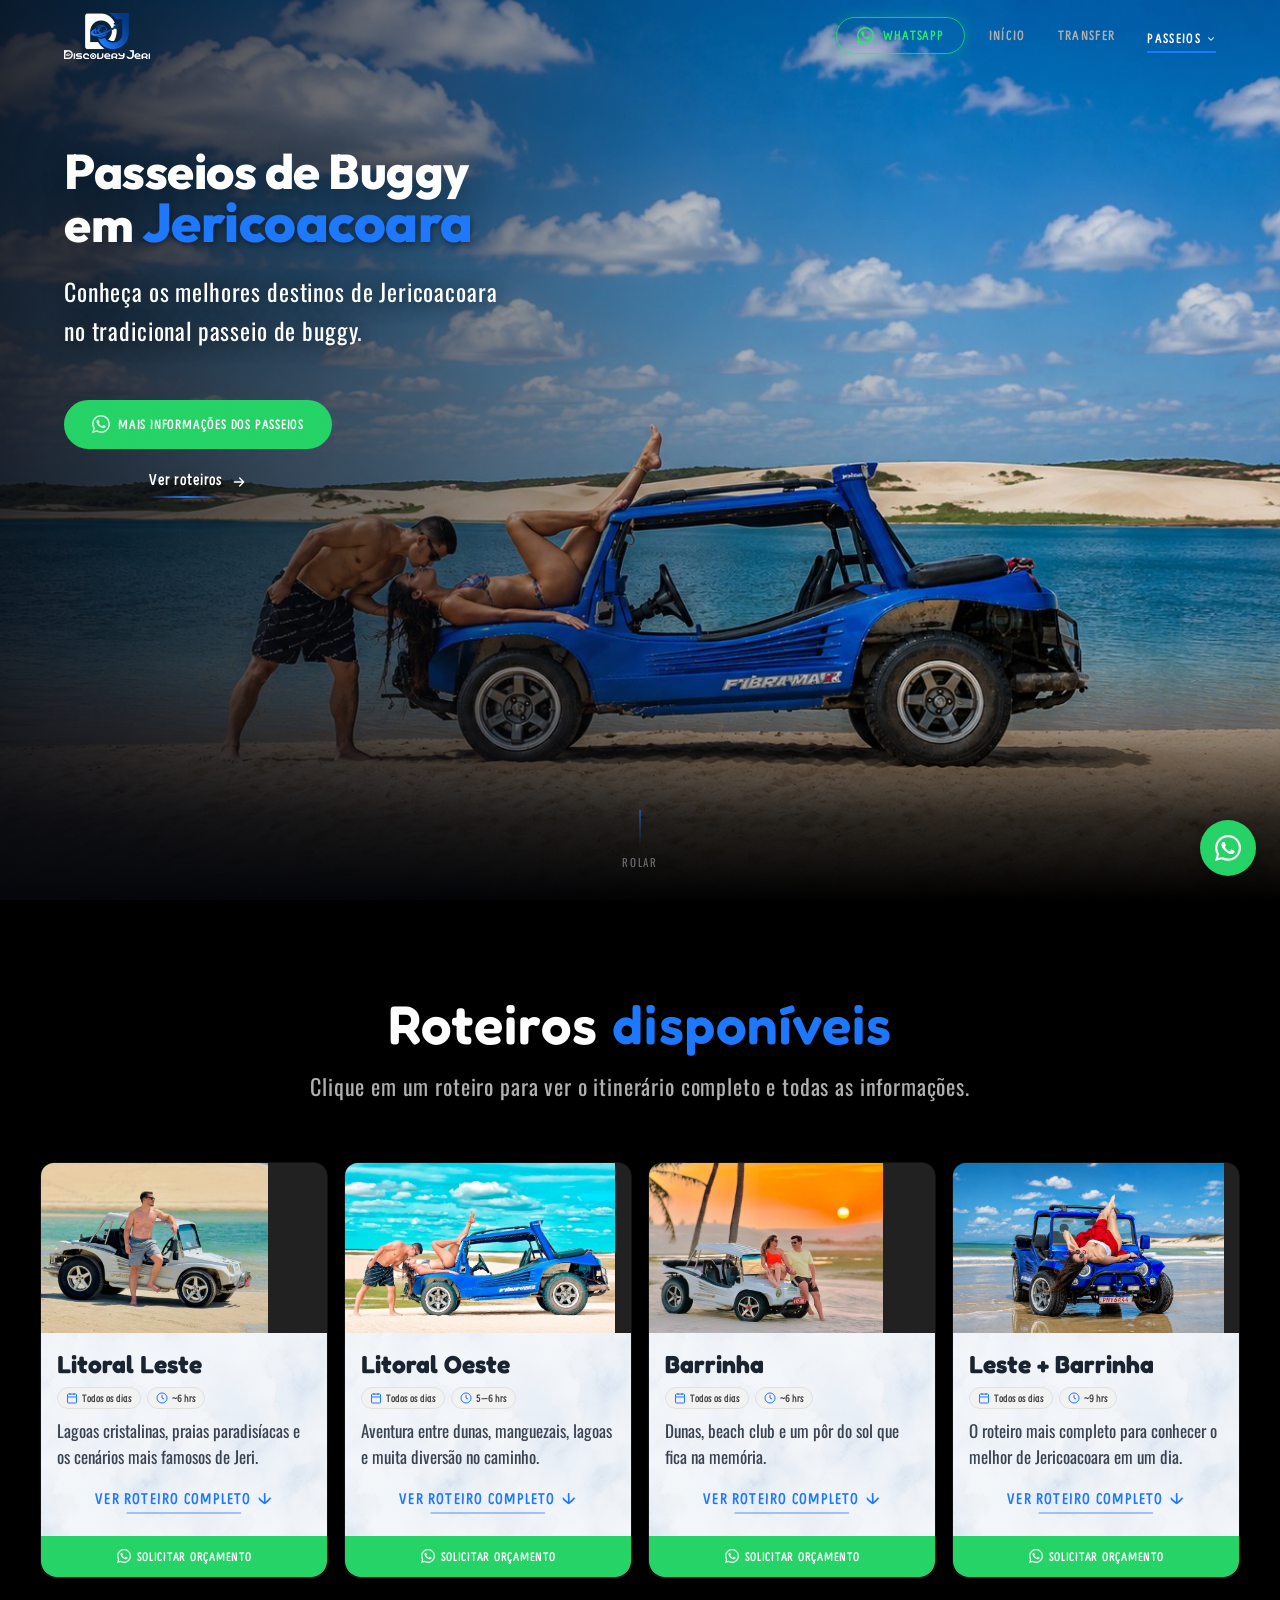
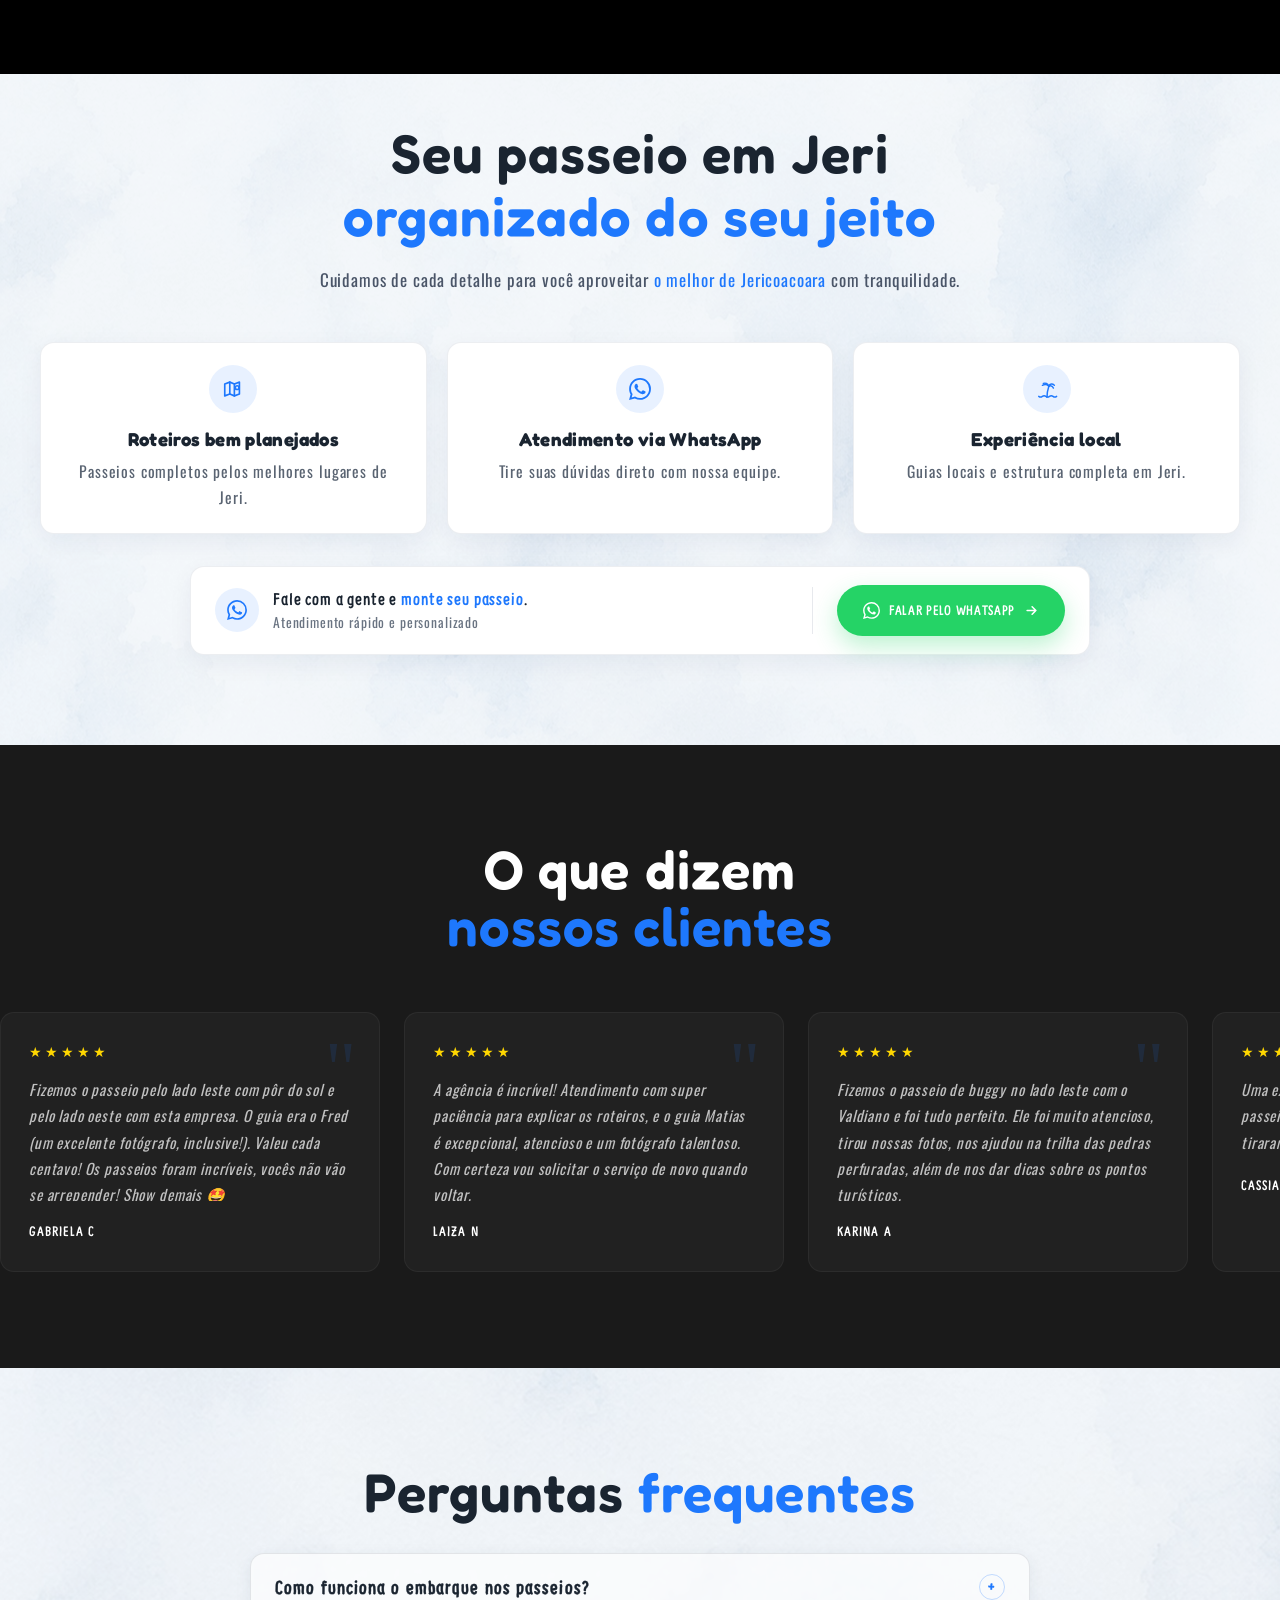
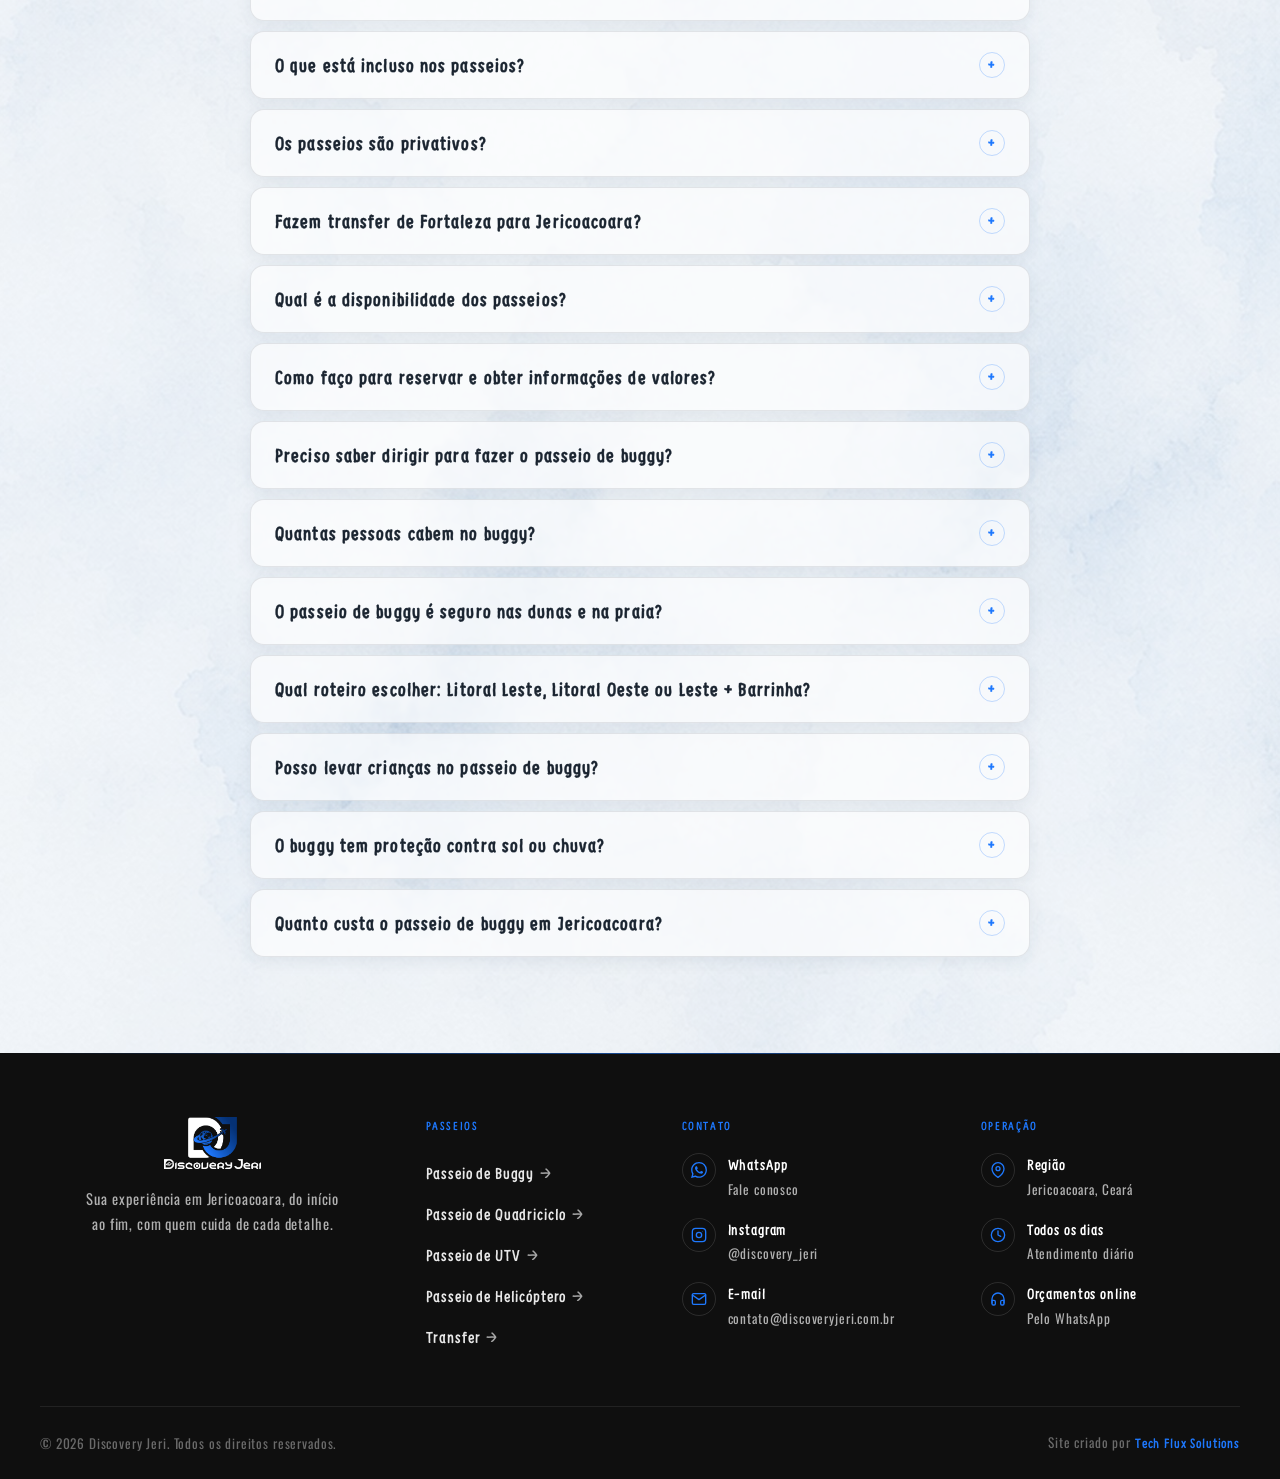
==== passeio-buggy.html @ 77669c35 "Mobile only: shorten Jericoacoara to Jeri in buggy hero description, keep desktop text unchanged" ====
﻿<!DOCTYPE html>
<html lang="pt-BR">
<head>
  <meta charset="UTF-8" />
  <meta name="viewport" content="width=device-width, initial-scale=1.0" />
  <title>Passeio de Buggy em Jericoacoara — Discovery Jeri</title>
  <meta name="description" content="Passeio de buggy privativo em Jericoacoara pelos roteiros Litoral Leste, Litoral Oeste, Barrinha ou combo completo. Guia credenciado incluso, saídas todos os dias." />
  <meta name="keywords" content="passeio de buggy Jericoacoara, buggy Jericoacoara, aluguel de buggy Jericoacoara, passeio de buggy litoral leste, passeio de buggy litoral oeste, passeio de buggy barrinha" />
  <meta name="robots" content="index, follow" />
  <link rel="canonical" href="https://www.discoveryjeri.com.br/passeio-buggy.html" />

  <!-- Open Graph -->
  <meta property="og:type"        content="website" />
  <meta property="og:url"         content="https://www.discoveryjeri.com.br/passeio-buggy.html" />
  <meta property="og:title"       content="Passeio de Buggy em Jericoacoara — Discovery Jeri" />
  <meta property="og:description" content="Passeio de buggy privativo em Jericoacoara, com guia credenciado, pelos principais roteiros: Litoral Leste, Litoral Oeste e Barrinha." />

  <!-- CSS -->
  <link rel="stylesheet" href="css/style.css" />

  <!-- Favicon -->
  <link rel="icon" href="assets/favicon.ico" sizes="any" />
  <link rel="icon" type="image/png" sizes="32x32" href="assets/favicon-32.png" />
  <link rel="icon" type="image/png" sizes="16x16" href="assets/favicon-16.png" />
  <link rel="apple-touch-icon" sizes="180x180" href="assets/apple-touch-icon.png" />

  <!-- Schema: TouristAttraction + FAQPage -->
  <script type="application/ld+json">
  {
    "@context": "https://schema.org",
    "@type": "TouristTrip",
    "name": "Passeio de Buggy em Jericoacoara — Discovery Jeri",
    "description": "Passeio de buggy privativo pelos principais roteiros de Jericoacoara: Litoral Leste, Litoral Oeste, Barrinha e combo completo, com guia credenciado incluso.",
    "provider": {
      "@type": "Organization",
      "name": "Discovery Jeri",
      "url": "https://www.discoveryjeri.com.br",
      "telephone": "+5588997261472"
    },
    "touristType": ["Família", "Casal", "Grupo", "Aventureiro"],
    "availableLanguage": "Portuguese",
    "itinerary": [
      { "@type": "Place", "name": "Litoral Leste — Lagoa Azul, Lagoa do Paraíso, Buraco Azul" },
      { "@type": "Place", "name": "Litoral Oeste — Mangue Seco, Lago Grande, Ski Bunda" },
      { "@type": "Place", "name": "Barrinha — Dunas da Barrinha, Pôr do Sol, Restaurante Komaki" }
    ]
  }
  </script>

  <script type="application/ld+json">
  {
    "@context": "https://schema.org",
    "@type": "FAQPage",
    "mainEntity": [
      {
        "@type": "Question",
        "name": "Como funciona o embarque nos passeios?",
        "acceptedAnswer": {
          "@type": "Answer",
          "text": "O embarque é feito diretamente no seu hotel ou pousada em Jericoacoara, a partir das 9h. Não é necessário ir a nenhum ponto de encontro — passamos para buscar você."
        }
      },
      {
        "@type": "Question",
        "name": "O que está incluso nos passeios?",
        "acceptedAnswer": {
          "@type": "Answer",
          "text": "Todos os passeios incluem guia e motorista credenciado. Combustível está incluso. Não estão inclusos: alimentação, bebidas, taxa de balsa e entrada em beach clubs."
        }
      },
      {
        "@type": "Question",
        "name": "Os passeios são privativos?",
        "acceptedAnswer": {
          "@type": "Answer",
          "text": "Sim! Por padrão, todos os passeios são privativos — só você e seu grupo. Não há mistura com outros viajantes."
        }
      },
      {
        "@type": "Question",
        "name": "Fazem transfer de Fortaleza para Jericoacoara?",
        "acceptedAnswer": {
          "@type": "Answer",
          "text": "Sim. Realizamos transfer 4x4 exclusivo saindo do Aeroporto de Fortaleza (aproximadamente 4h30) ou do Aeroporto Regional JJD (aproximadamente 50 minutos), direto para a porta da sua pousada."
        }
      },
      {
        "@type": "Question",
        "name": "Qual é a disponibilidade dos passeios?",
        "acceptedAnswer": {
          "@type": "Answer",
          "text": "Operamos todos os dias, inclusive feriados e baixa temporada. Entre em contato pelo WhatsApp para confirmar disponibilidade na sua data e montar o roteiro ideal."
        }
      },
      {
        "@type": "Question",
        "name": "Como faço para reservar e obter informações de valores?",
        "acceptedAnswer": {
          "@type": "Answer",
          "text": "Entre em contato pelo WhatsApp! Nossa equipe responde rapidamente com disponibilidade, opções de veículo, informações de valores e tudo o que você precisa para garantir sua reserva."
        }
      },
      {
        "@type": "Question",
        "name": "Preciso saber dirigir para fazer o passeio de buggy?",
        "acceptedAnswer": {
          "@type": "Answer",
          "text": "Não. O buggy é conduzido por um motorista credenciado durante todo o passeio — você só senta, aproveita a paisagem e curte a experiência."
        }
      },
      {
        "@type": "Question",
        "name": "Quantas pessoas cabem no buggy?",
        "acceptedAnswer": {
          "@type": "Answer",
          "text": "O buggy comporta até 4 pessoas por veículo, além do motorista. É uma ótima opção para casais, famílias pequenas ou grupos de amigos."
        }
      },
      {
        "@type": "Question",
        "name": "O passeio de buggy é seguro nas dunas e na praia?",
        "acceptedAnswer": {
          "@type": "Answer",
          "text": "Sim. Os motoristas são credenciados e experientes nas trilhas de Jericoacoara, e os veículos são revisados e adaptados para rodar com segurança na areia."
        }
      },
      {
        "@type": "Question",
        "name": "Qual roteiro escolher: Litoral Leste, Litoral Oeste ou Leste + Barrinha?",
        "acceptedAnswer": {
          "@type": "Answer",
          "text": "O Litoral Leste passa pelas lagoas mais famosas de Jeri. O Litoral Oeste é mais aventureiro, com dunas e travessia de balsa. O Leste + Barrinha é o roteiro mais completo, unindo os dois lados e terminando com pôr do sol exclusivo."
        }
      },
      {
        "@type": "Question",
        "name": "Posso levar crianças no passeio de buggy?",
        "acceptedAnswer": {
          "@type": "Answer",
          "text": "Sim! O buggy é uma ótima opção para famílias com crianças, já que o motorista cuida da condução — é só avisar nossa equipe pelo WhatsApp pra organizarmos o melhor roteiro."
        }
      },
      {
        "@type": "Question",
        "name": "O buggy tem proteção contra sol ou chuva?",
        "acceptedAnswer": {
          "@type": "Answer",
          "text": "O buggy é um veículo aberto, feito pra sentir o vento e a paisagem de perto. Em dias de sol forte recomendamos protetor solar e óculos escuros — a experiência é pensada pra ser vivida ao ar livre."
        }
      },
      {
        "@type": "Question",
        "name": "Quanto custa o passeio de buggy em Jericoacoara?",
        "acceptedAnswer": {
          "@type": "Answer",
          "text": "O valor varia conforme o roteiro escolhido (Litoral Leste, Litoral Oeste, Barrinha ou combo) e o número de pessoas. Envie os detalhes pelo WhatsApp e receba um orçamento personalizado na hora."
        }
      }
    ]
  }
  </script>
</head>
<body class="page-passeios">

  <!-- ===== NAVIGATION ===== -->
  <nav class="nav" role="navigation" aria-label="Menu principal">
    <div class="nav-inner">
      <a href="index.html" class="nav-logo" aria-label="Discovery Jeri — Página inicial">
        <img src="assets/logo-discovery/LOGO DJ icone-transparente.png" alt="Discovery Jeri" />
      </a>
      <div class="nav-right">
        <a href="https://wa.me/5588997261472?text=Olá!%20Quero%20informações%20sobre%20o%20passeio%20de%20buggy%20em%20Jericoacoara." class="nav-cta nav-cta-desktop" target="_blank" rel="noopener">
          <svg viewBox="0 0 24 24" fill="currentColor" aria-hidden="true"><path d="M17.472 14.382c-.297-.149-1.758-.867-2.03-.967-.273-.099-.471-.148-.67.15-.197.297-.767.966-.94 1.164-.173.199-.347.223-.644.075-.297-.15-1.255-.463-2.39-1.475-.883-.788-1.48-1.761-1.653-2.059-.173-.297-.018-.458.13-.606.134-.133.298-.347.446-.52.149-.174.198-.298.298-.497.099-.198.05-.371-.025-.52-.075-.149-.669-1.612-.916-2.207-.242-.579-.487-.5-.669-.51-.173-.008-.371-.01-.57-.01-.198 0-.52.074-.792.372-.272.297-1.04 1.016-1.04 2.479 0 1.462 1.065 2.875 1.213 3.074.149.198 2.096 3.2 5.077 4.487.709.306 1.262.489 1.694.625.712.227 1.36.195 1.871.118.571-.085 1.758-.719 2.006-1.413.248-.694.248-1.289.173-1.413-.074-.124-.272-.198-.57-.347m-5.421 7.403h-.004a9.87 9.87 0 01-5.031-1.378l-.361-.214-3.741.982.998-3.648-.235-.374a9.86 9.86 0 01-1.51-5.26c.001-5.45 4.436-9.884 9.888-9.884 2.64 0 5.122 1.03 6.988 2.898a9.825 9.825 0 012.893 6.994c-.003 5.45-4.437 9.884-9.885 9.884m8.413-18.297A11.815 11.815 0 0012.05 0C5.495 0 .16 5.335.157 11.892c0 2.096.547 4.142 1.588 5.945L.057 24l6.305-1.654a11.882 11.882 0 005.683 1.448h.005c6.554 0 11.89-5.335 11.893-11.893a11.821 11.821 0 00-3.48-8.413z"/></svg>
          WhatsApp
        </a>
        <div class="nav-links">
          <a href="index.html">Início</a>
          <a href="transfer.html">Transfer</a>
          <div class="nav-dropdown">
            <a href="passeios.html" class="nav-dropdown-trigger active">
              Passeios
              <svg class="nav-dropdown-caret" width="10" height="10" viewBox="0 0 24 24" fill="none" stroke="currentColor" stroke-width="2.5" stroke-linecap="round" stroke-linejoin="round"><polyline points="6 9 12 15 18 9"/></svg>
            </a>
            <div class="nav-dropdown-menu">
              <a href="passeio-buggy.html">Passeio de Buggy</a>
              <a href="passeio-quadriciclo.html">Passeio de Quadriciclo</a>
              <a href="passeio-utv.html">Passeio de UTV</a>
              <a href="passeio-helicoptero.html">Passeio de Helicóptero</a>
            </div>
          </div>
        </div>
      </div>
      <button class="nav-hamburger" id="hamburger" aria-label="Abrir menu" aria-expanded="false">
        <span></span><span></span><span></span>
      </button>
    </div>
  </nav>

  <!-- Mobile menu -->
  <div class="nav-mobile" id="nav-mobile" role="navigation" aria-label="Menu mobile">
    <a href="index.html">Início</a>
    <a href="transfer.html">Transfer</a>
    <a href="passeios.html">Passeios</a>
    <a href="passeio-buggy.html" class="nav-mobile-sub">Passeio de Buggy</a>
    <a href="passeio-quadriciclo.html" class="nav-mobile-sub">Passeio de Quadriciclo</a>
    <a href="passeio-utv.html" class="nav-mobile-sub">Passeio de UTV</a>
    <a href="passeio-helicoptero.html" class="nav-mobile-sub">Passeio de Helicóptero</a>
    <a href="https://wa.me/5588997261472?text=Olá!%20Quero%20informações%20sobre%20o%20passeio%20de%20buggy%20em%20Jericoacoara." class="nav-cta" target="_blank" rel="noopener">Falar no WhatsApp</a>
  </div>

  <main>

    <!-- ===== HERO ===== -->
    <section class="hero hero-split" aria-label="Passeio de Buggy em Jericoacoara">
      <div class="hero-bg"></div>
      <div class="hero-photo hero-photo-desktop" style="background-image: url('assets/hero-passeio-buggy.jpg'); opacity: 0.90; background-position: center center;"></div>
      <div class="hero-photo hero-photo-mobile" style="background-image: url('assets/hero-passeio-buggy-mobile.jpg'); opacity: 0.90;"></div>
      <div class="hero-overlay"></div>

      <!-- LADO ESQUERDO: texto -->
      <div class="hero-split-left hero-split-left-top">
        <h1 class="hero-split-title">
          <span class="htl-desktop">
            <span class="hero-title-line">Passeios de Buggy</span>
            <span class="hero-title-line">em <span class="accent-text">Jericoacoara</span></span>
          </span>
          <span class="htl-mobile">
            <span class="hero-title-line" style="font-size: 0.8em; white-space: nowrap;">Passeios de Buggy em</span>
            <span class="hero-title-line"><span class="accent-text">Jericoacoara</span></span>
          </span>
        </h1>

        <p class="hero-subtitle" style="max-width: 520px; margin-top: 20px;">
          <span class="htl-desktop">Conheça os melhores destinos de Jericoacoara<br>no tradicional passeio de buggy.</span>
          <span class="htl-mobile">Conheça os melhores destinos de Jeri<br>no tradicional passeio de Buggy</span>
        </p>

        <div class="hero-ctas hero-ctas-lower-mobile" style="margin-top: var(--hero-ctas-mt, 32px);">
          <a href="https://wa.me/5588997261472?text=Olá!%20Quero%20informações%20sobre%20o%20passeio%20de%20buggy%20em%20Jericoacoara." class="btn btn-hero-cta" target="_blank" rel="noopener">
            <svg width="18" height="18" viewBox="0 0 24 24" fill="currentColor" aria-hidden="true"><path d="M17.472 14.382c-.297-.149-1.758-.867-2.03-.967-.273-.099-.471-.148-.67.15-.197.297-.767.966-.94 1.164-.173.199-.347.223-.644.075-.297-.15-1.255-.463-2.39-1.475-.883-.788-1.48-1.761-1.653-2.059-.173-.297-.018-.458.13-.606.134-.133.298-.347.446-.52.149-.174.198-.298.298-.497.099-.198.05-.371-.025-.52-.075-.149-.669-1.612-.916-2.207-.242-.579-.487-.5-.669-.51-.173-.008-.371-.01-.57-.01-.198 0-.52.074-.792.372-.272.297-1.04 1.016-1.04 2.479 0 1.462 1.065 2.875 1.213 3.074.149.198 2.096 3.2 5.077 4.487.709.306 1.262.489 1.694.625.712.227 1.36.195 1.871.118.571-.085 1.758-.719 2.006-1.413.248-.694.248-1.289.173-1.413-.074-.124-.272-.198-.57-.347m-5.421 7.403h-.004a9.87 9.87 0 01-5.031-1.378l-.361-.214-3.741.982.998-3.648-.235-.374a9.86 9.86 0 01-1.51-5.26c.001-5.45 4.436-9.884 9.888-9.884 2.64 0 5.122 1.03 6.988 2.898a9.825 9.825 0 012.893 6.994c-.003 5.45-4.437 9.884-9.885 9.884m8.413-18.297A11.815 11.815 0 0012.05 0C5.495 0 .16 5.335.157 11.892c0 2.096.547 4.142 1.588 5.945L.057 24l6.305-1.654a11.882 11.882 0 005.683 1.448h.005c6.554 0 11.89-5.335 11.893-11.893a11.821 11.821 0 00-3.48-8.413z"/></svg>
            Mais informações dos passeios
          </a>
          <a href="#tours-title" class="hero-link-secondary hero-link-hide-mobile" onclick="event.preventDefault();var el=document.getElementById('tours-title');var offset=el.getBoundingClientRect().top+window.scrollY-140;window.scrollTo({top:offset,behavior:'smooth'});">
            <span class="hero-link-text">Ver roteiros</span>
            <svg width="16" height="16" viewBox="0 0 24 24" fill="none" stroke="currentColor" stroke-width="2" stroke-linecap="round" stroke-linejoin="round"><path d="M5 12h14m-6-6 6 6-6 6"/></svg>
          </a>
        </div>

      </div>

      <div class="hero-scroll" aria-hidden="true">Rolar</div>
    </section>

    <!-- ===== ROTEIROS ===== -->
    <section class="tours-section" aria-labelledby="tours-title">
      <div class="container">
        <div class="section-header reveal">
          <h2 id="tours-title">Roteiros <span class="accent-text">disponíveis</span></h2>
          <p style="font-size: 1.3rem; max-width: 720px;">Clique em um roteiro para ver o itinerário completo e todas as informações.</p>
        </div>

        <!-- 4 COMPACT TABS -->
        <div class="tour-tabs" role="tablist" aria-label="Roteiros de passeio">

          <div class="tour-tab-wrap">
            <button class="tour-tab reveal reveal-d1" data-tour="leste" role="tab" aria-expanded="false" aria-controls="tour-detail-panel">
              <span class="tour-tab-thumb" aria-hidden="true">
                <img src="assets/capas/buggy-oeste.jpg" alt="Passeio de Buggy — Litoral Leste" loading="lazy" />
              </span>
              <span class="tour-tab-body">
                <span class="tour-tab-title">Litoral Leste</span>
                <span class="tour-tab-chips">
                    <span class="tour-chip"><svg width="12" height="12" viewBox="0 0 24 24" fill="none" stroke="currentColor" stroke-width="2"><rect x="3" y="4" width="18" height="18" rx="2"/><line x1="16" y1="2" x2="16" y2="6"/><line x1="8" y1="2" x2="8" y2="6"/><line x1="3" y1="10" x2="21" y2="10"/></svg>Todos os dias</span>
                    <span class="tour-chip"><svg width="12" height="12" viewBox="0 0 24 24" fill="none" stroke="currentColor" stroke-width="2"><circle cx="12" cy="12" r="10"/><polyline points="12 6 12 12 16 14"/></svg>~6 hrs</span>                  </span>
                <span class="tour-tab-desc">Lagoas cristalinas, praias paradisíacas e os cenários mais famosos de Jeri.</span>
                <span class="tour-tab-btn"><span class="tour-tab-btn-label">Ver roteiro completo</span> <span class="tour-tab-arrow">↓</span></span>
              </span>
            </button>
            <a class="tour-tab-wa" href="https://wa.me/5588997261472?text=Olá!%20Tenho%20interesse%20no%20passeio%20de%20Buggy%20Litoral%20Leste%20em%20Jericoacoara.%20Podem%20me%20passar%20mais%20informações?" target="_blank" rel="noopener" onclick="event.stopPropagation()">
              <svg width="14" height="14" viewBox="0 0 24 24" fill="currentColor"><path d="M17.472 14.382c-.297-.149-1.758-.867-2.03-.967-.273-.099-.471-.148-.67.15-.197.297-.767.966-.94 1.164-.173.199-.347.223-.644.075-.297-.15-1.255-.463-2.39-1.475-.883-.788-1.48-1.761-1.653-2.059-.173-.297-.018-.458.13-.606.134-.133.298-.347.446-.52.149-.174.198-.298.298-.497.099-.198.05-.371-.025-.52-.075-.149-.669-1.612-.916-2.207-.242-.579-.487-.5-.669-.51-.173-.008-.371-.01-.57-.01-.198 0-.52.074-.792.372-.272.297-1.04 1.016-1.04 2.479 0 1.462 1.065 2.875 1.213 3.074.149.198 2.096 3.2 5.077 4.487.709.306 1.262.489 1.694.625.712.227 1.36.195 1.871.118.571-.085 1.758-.719 2.006-1.413.248-.694.248-1.289.173-1.413-.074-.124-.272-.198-.57-.347m-5.421 7.403h-.004a9.87 9.87 0 01-5.031-1.378l-.361-.214-3.741.982.998-3.648-.235-.374a9.86 9.86 0 01-1.51-5.26c.001-5.45 4.436-9.884 9.888-9.884 2.64 0 5.122 1.03 6.988 2.898a9.825 9.825 0 012.893 6.994c-.003 5.45-4.437 9.884-9.885 9.884m8.413-18.297A11.815 11.815 0 0012.05 0C5.495 0 .16 5.335.157 11.892c0 2.096.547 4.142 1.588 5.945L.057 24l6.305-1.654a11.882 11.882 0 005.683 1.448h.005c6.554 0 11.89-5.335 11.893-11.893a11.821 11.821 0 00-3.48-8.413z"/></svg>
              Solicitar orçamento
            </a>
          </div>

          <div class="tour-tab-wrap">
            <button class="tour-tab reveal reveal-d2" data-tour="oeste" role="tab" aria-expanded="false" aria-controls="tour-detail-panel">
              <span class="tour-tab-thumb" aria-hidden="true">
                <img src="assets/capas/buggy-casal.jpg" alt="Passeio de Buggy — Litoral Oeste" loading="lazy" />
              </span>
              <span class="tour-tab-body">
                <span class="tour-tab-title">Litoral Oeste</span>
                <span class="tour-tab-chips">
                    <span class="tour-chip"><svg width="12" height="12" viewBox="0 0 24 24" fill="none" stroke="currentColor" stroke-width="2"><rect x="3" y="4" width="18" height="18" rx="2"/><line x1="16" y1="2" x2="16" y2="6"/><line x1="8" y1="2" x2="8" y2="6"/><line x1="3" y1="10" x2="21" y2="10"/></svg>Todos os dias</span>
                    <span class="tour-chip"><svg width="12" height="12" viewBox="0 0 24 24" fill="none" stroke="currentColor" stroke-width="2"><circle cx="12" cy="12" r="10"/><polyline points="12 6 12 12 16 14"/></svg>5–6 hrs</span>                  </span>
                <span class="tour-tab-desc">Aventura entre dunas, manguezais, lagoas e muita diversão no caminho.</span>
                <span class="tour-tab-btn"><span class="tour-tab-btn-label">Ver roteiro completo</span> <span class="tour-tab-arrow">↓</span></span>
              </span>
            </button>
            <a class="tour-tab-wa" href="https://wa.me/5588997261472?text=Olá!%20Tenho%20interesse%20no%20passeio%20de%20Buggy%20Litoral%20Oeste%20em%20Jericoacoara.%20Podem%20me%20passar%20mais%20informações?" target="_blank" rel="noopener" onclick="event.stopPropagation()">
              <svg width="14" height="14" viewBox="0 0 24 24" fill="currentColor"><path d="M17.472 14.382c-.297-.149-1.758-.867-2.03-.967-.273-.099-.471-.148-.67.15-.197.297-.767.966-.94 1.164-.173.199-.347.223-.644.075-.297-.15-1.255-.463-2.39-1.475-.883-.788-1.48-1.761-1.653-2.059-.173-.297-.018-.458.13-.606.134-.133.298-.347.446-.52.149-.174.198-.298.298-.497.099-.198.05-.371-.025-.52-.075-.149-.669-1.612-.916-2.207-.242-.579-.487-.5-.669-.51-.173-.008-.371-.01-.57-.01-.198 0-.52.074-.792.372-.272.297-1.04 1.016-1.04 2.479 0 1.462 1.065 2.875 1.213 3.074.149.198 2.096 3.2 5.077 4.487.709.306 1.262.489 1.694.625.712.227 1.36.195 1.871.118.571-.085 1.758-.719 2.006-1.413.248-.694.248-1.289.173-1.413-.074-.124-.272-.198-.57-.347m-5.421 7.403h-.004a9.87 9.87 0 01-5.031-1.378l-.361-.214-3.741.982.998-3.648-.235-.374a9.86 9.86 0 01-1.51-5.26c.001-5.45 4.436-9.884 9.888-9.884 2.64 0 5.122 1.03 6.988 2.898a9.825 9.825 0 012.893 6.994c-.003 5.45-4.437 9.884-9.885 9.884m8.413-18.297A11.815 11.815 0 0012.05 0C5.495 0 .16 5.335.157 11.892c0 2.096.547 4.142 1.588 5.945L.057 24l6.305-1.654a11.882 11.882 0 005.683 1.448h.005c6.554 0 11.89-5.335 11.893-11.893a11.821 11.821 0 00-3.48-8.413z"/></svg>
              Solicitar orçamento
            </a>
          </div>

          <div class="tour-tab-wrap">
            <button class="tour-tab reveal reveal-d3" data-tour="barrinha" role="tab" aria-expanded="false" aria-controls="tour-detail-panel">
              <span class="tour-tab-thumb" aria-hidden="true">
                <img src="assets/capas/buggy-barrinha.jpg" alt="Passeio de Buggy — Barrinha" loading="lazy" />
              </span>
              <span class="tour-tab-body">
                <span class="tour-tab-title">Barrinha</span>
                <span class="tour-tab-chips">
                    <span class="tour-chip"><svg width="12" height="12" viewBox="0 0 24 24" fill="none" stroke="currentColor" stroke-width="2"><rect x="3" y="4" width="18" height="18" rx="2"/><line x1="16" y1="2" x2="16" y2="6"/><line x1="8" y1="2" x2="8" y2="6"/><line x1="3" y1="10" x2="21" y2="10"/></svg>Todos os dias</span>
                    <span class="tour-chip"><svg width="12" height="12" viewBox="0 0 24 24" fill="none" stroke="currentColor" stroke-width="2"><circle cx="12" cy="12" r="10"/><polyline points="12 6 12 12 16 14"/></svg>~6 hrs</span>                  </span>
                <span class="tour-tab-desc">Dunas, beach club e um pôr do sol que fica na memória.</span>
                <span class="tour-tab-btn"><span class="tour-tab-btn-label">Ver roteiro completo</span> <span class="tour-tab-arrow">↓</span></span>
              </span>
            </button>
            <a class="tour-tab-wa" href="https://wa.me/5588997261472?text=Olá!%20Tenho%20interesse%20no%20passeio%20de%20Buggy%20da%20Barrinha%20em%20Jericoacoara.%20Podem%20me%20passar%20mais%20informações?" target="_blank" rel="noopener" onclick="event.stopPropagation()">
              <svg width="14" height="14" viewBox="0 0 24 24" fill="currentColor"><path d="M17.472 14.382c-.297-.149-1.758-.867-2.03-.967-.273-.099-.471-.148-.67.15-.197.297-.767.966-.94 1.164-.173.199-.347.223-.644.075-.297-.15-1.255-.463-2.39-1.475-.883-.788-1.48-1.761-1.653-2.059-.173-.297-.018-.458.13-.606.134-.133.298-.347.446-.52.149-.174.198-.298.298-.497.099-.198.05-.371-.025-.52-.075-.149-.669-1.612-.916-2.207-.242-.579-.487-.5-.669-.51-.173-.008-.371-.01-.57-.01-.198 0-.52.074-.792.372-.272.297-1.04 1.016-1.04 2.479 0 1.462 1.065 2.875 1.213 3.074.149.198 2.096 3.2 5.077 4.487.709.306 1.262.489 1.694.625.712.227 1.36.195 1.871.118.571-.085 1.758-.719 2.006-1.413.248-.694.248-1.289.173-1.413-.074-.124-.272-.198-.57-.347m-5.421 7.403h-.004a9.87 9.87 0 01-5.031-1.378l-.361-.214-3.741.982.998-3.648-.235-.374a9.86 9.86 0 01-1.51-5.26c.001-5.45 4.436-9.884 9.888-9.884 2.64 0 5.122 1.03 6.988 2.898a9.825 9.825 0 012.893 6.994c-.003 5.45-4.437 9.884-9.885 9.884m8.413-18.297A11.815 11.815 0 0012.05 0C5.495 0 .16 5.335.157 11.892c0 2.096.547 4.142 1.588 5.945L.057 24l6.305-1.654a11.882 11.882 0 005.683 1.448h.005c6.554 0 11.89-5.335 11.893-11.893a11.821 11.821 0 00-3.48-8.413z"/></svg>
              Solicitar orçamento
            </a>
          </div>

          <div class="tour-tab-wrap">
            <button class="tour-tab reveal reveal-d4" data-tour="combo" role="tab" aria-expanded="false" aria-controls="tour-detail-panel" style="border-color: var(--accent-border);">
              <span class="tour-tab-thumb" aria-hidden="true">
                <img src="assets/capas/buggy-leste-barrinha.jpg" alt="Passeio de Buggy — Combo Leste + Barrinha" loading="lazy" />
              </span>
              <span class="tour-tab-body">
                <span class="tour-tab-title">Leste + Barrinha</span>
                <span class="tour-tab-chips">
                    <span class="tour-chip"><svg width="12" height="12" viewBox="0 0 24 24" fill="none" stroke="currentColor" stroke-width="2"><rect x="3" y="4" width="18" height="18" rx="2"/><line x1="16" y1="2" x2="16" y2="6"/><line x1="8" y1="2" x2="8" y2="6"/><line x1="3" y1="10" x2="21" y2="10"/></svg>Todos os dias</span>
                    <span class="tour-chip"><svg width="12" height="12" viewBox="0 0 24 24" fill="none" stroke="currentColor" stroke-width="2"><circle cx="12" cy="12" r="10"/><polyline points="12 6 12 12 16 14"/></svg>~9 hrs</span>                  </span>
                <span class="tour-tab-desc">O roteiro mais completo para conhecer o melhor de Jericoacoara em um dia.</span>
                <span class="tour-tab-btn"><span class="tour-tab-btn-label">Ver roteiro completo</span> <span class="tour-tab-arrow">↓</span></span>
              </span>
            </button>
            <a class="tour-tab-wa" href="https://wa.me/5588997261472?text=Olá!%20Tenho%20interesse%20no%20combo%20de%20Buggy%20Leste%20+%20Barrinha%20em%20Jericoacoara.%20Podem%20me%20passar%20mais%20informações?" target="_blank" rel="noopener" onclick="event.stopPropagation()">
              <svg width="14" height="14" viewBox="0 0 24 24" fill="currentColor"><path d="M17.472 14.382c-.297-.149-1.758-.867-2.03-.967-.273-.099-.471-.148-.67.15-.197.297-.767.966-.94 1.164-.173.199-.347.223-.644.075-.297-.15-1.255-.463-2.39-1.475-.883-.788-1.48-1.761-1.653-2.059-.173-.297-.018-.458.13-.606.134-.133.298-.347.446-.52.149-.174.198-.298.298-.497.099-.198.05-.371-.025-.52-.075-.149-.669-1.612-.916-2.207-.242-.579-.487-.5-.669-.51-.173-.008-.371-.01-.57-.01-.198 0-.52.074-.792.372-.272.297-1.04 1.016-1.04 2.479 0 1.462 1.065 2.875 1.213 3.074.149.198 2.096 3.2 5.077 4.487.709.306 1.262.489 1.694.625.712.227 1.36.195 1.871.118.571-.085 1.758-.719 2.006-1.413.248-.694.248-1.289.173-1.413-.074-.124-.272-.198-.57-.347m-5.421 7.403h-.004a9.87 9.87 0 01-5.031-1.378l-.361-.214-3.741.982.998-3.648-.235-.374a9.86 9.86 0 01-1.51-5.26c.001-5.45 4.436-9.884 9.888-9.884 2.64 0 5.122 1.03 6.988 2.898a9.825 9.825 0 012.893 6.994c-.003 5.45-4.437 9.884-9.885 9.884m8.413-18.297A11.815 11.815 0 0012.05 0C5.495 0 .16 5.335.157 11.892c0 2.096.547 4.142 1.588 5.945L.057 24l6.305-1.654a11.882 11.882 0 005.683 1.448h.005c6.554 0 11.89-5.335 11.893-11.893a11.821 11.821 0 00-3.48-8.413z"/></svg>
              Solicitar orçamento
            </a>
          </div>

        </div>

        <!-- DETAIL PANEL -->
        <div class="tour-detail-panel tdp-compact-mobile" id="tour-detail-panel" role="tabpanel" aria-live="polite">
          <!-- conteúdo injetado pelo JavaScript -->
        </div>

      </div>
    </section>

    <!-- ===== CONFIANÇA ===== -->
    <section class="testimonials-section assurance-section" aria-labelledby="assurance-title">
      <div class="container assurance-container">
        <h2 id="assurance-title" class="assurance-title reveal">
          Seu passeio em Jeri<br>
          <span class="accent-text">organizado do seu jeito</span>
        </h2>
        <p class="assurance-sub reveal">Cuidamos de cada detalhe para você aproveitar <span class="accent-text">o melhor de Jericoacoara</span> com tranquilidade.</p>

        <div class="assurance-grid">
          <div class="assurance-card reveal reveal-d1">
            <div class="assurance-icon">
              <svg width="26" height="26" viewBox="0 0 24 24" fill="none" stroke="currentColor" stroke-width="1.8" stroke-linecap="round" stroke-linejoin="round"><path d="M3 6.5l5.5-2 5 2 5.5-2v13l-5.5 2-5-2-5.5 2v-13z"/><path d="M8.5 4.5v13M13.5 6.5v13"/><circle cx="16.5" cy="10.5" r="2"/></svg>
            </div>
            <h3>Roteiros bem planejados</h3>
            <p>Passeios completos pelos melhores lugares de Jeri.</p>
          </div>
          <div class="assurance-card reveal reveal-d2">
            <div class="assurance-icon">
              <svg width="26" height="26" viewBox="0 0 24 24" fill="currentColor"><path d="M17.472 14.382c-.297-.149-1.758-.867-2.03-.967-.273-.099-.471-.148-.67.15-.197.297-.767.966-.94 1.164-.173.199-.347.223-.644.075-.297-.15-1.255-.463-2.39-1.475-.883-.788-1.48-1.761-1.653-2.059-.173-.297-.018-.458.13-.606.134-.133.298-.347.446-.52.149-.174.198-.298.298-.497.099-.198.05-.371-.025-.52-.075-.149-.669-1.612-.916-2.207-.242-.579-.487-.5-.669-.51-.173-.008-.371-.01-.57-.01-.198 0-.52.074-.792.372-.272.297-1.04 1.016-1.04 2.479 0 1.462 1.065 2.875 1.213 3.074.149.198 2.096 3.2 5.077 4.487.709.306 1.262.489 1.694.625.712.227 1.36.195 1.871.118.571-.085 1.758-.719 2.006-1.413.248-.694.248-1.289.173-1.413-.074-.124-.272-.198-.57-.347m-5.421 7.403h-.004a9.87 9.87 0 0 1-5.031-1.378l-.361-.214-3.741.982.998-3.648-.235-.374a9.86 9.86 0 0 1-1.51-5.26c.001-5.45 4.436-9.884 9.888-9.884 2.64 0 5.122 1.03 6.988 2.898a9.825 9.825 0 0 1 2.893 6.994c-.003 5.45-4.437 9.884-9.885 9.884m8.413-18.297A11.815 11.815 0 0 0 12.05 0C5.495 0 .16 5.335.157 11.892c0 2.096.547 4.142 1.588 5.945L.057 24l6.305-1.654a11.882 11.882 0 0 0 5.683 1.448h.005c6.554 0 11.89-5.335 11.893-11.893A11.821 11.821 0 0 0 20.464 3.488"/></svg>
            </div>
            <h3>Atendimento via WhatsApp</h3>
            <p>Tire suas dúvidas direto com nossa equipe.</p>
          </div>
          <div class="assurance-card reveal reveal-d3">
            <div class="assurance-icon">
              <svg width="26" height="26" viewBox="0 0 24 24" fill="none" stroke="currentColor" stroke-width="1.6" stroke-linecap="round" stroke-linejoin="round"><path d="M12 21c0-5 1-9 2-12"/><path d="M14 9c-2-2-5-2-7-1"/><path d="M14 9c-1-3-4-4-6-3"/><path d="M14 9c1-3 4-3 6-1"/><path d="M14 9c2-1 4 0 5 2"/><path d="M3 20c1.3 1 2.6 1 3.9 0 1.3-1 2.6-1 3.9 0 1.3 1 2.6 1 3.9 0 1.3-1 2.6-1 3.9 0 1.3 1 2.6 1 3.9 0"/></svg>
            </div>
            <h3>Experiência local</h3>
            <p>Guias locais e estrutura completa em Jeri.</p>
          </div>
        </div>

        <div class="assurance-cta-bar reveal">
          <div class="assurance-cta-left">
            <span class="assurance-cta-icon" aria-hidden="true">
              <svg width="20" height="20" viewBox="0 0 24 24" fill="currentColor"><path d="M17.472 14.382c-.297-.149-1.758-.867-2.03-.967-.273-.099-.471-.148-.67.15-.197.297-.767.966-.94 1.164-.173.199-.347.223-.644.075-.297-.15-1.255-.463-2.39-1.475-.883-.788-1.48-1.761-1.653-2.059-.173-.297-.018-.458.13-.606.134-.133.298-.347.446-.52.149-.174.198-.298.298-.497.099-.198.05-.371-.025-.52-.075-.149-.669-1.612-.916-2.207-.242-.579-.487-.5-.669-.51-.173-.008-.371-.01-.57-.01-.198 0-.52.074-.792.372-.272.297-1.04 1.016-1.04 2.479 0 1.462 1.065 2.875 1.213 3.074.149.198 2.096 3.2 5.077 4.487.709.306 1.262.489 1.694.625.712.227 1.36.195 1.871.118.571-.085 1.758-.719 2.006-1.413.248-.694.248-1.289.173-1.413-.074-.124-.272-.198-.57-.347m-5.421 7.403h-.004a9.87 9.87 0 0 1-5.031-1.378l-.361-.214-3.741.982.998-3.648-.235-.374a9.86 9.86 0 0 1-1.51-5.26c.001-5.45 4.436-9.884 9.888-9.884 2.64 0 5.122 1.03 6.988 2.898a9.825 9.825 0 0 1 2.893 6.994c-.003 5.45-4.437 9.884-9.885 9.884m8.413-18.297A11.815 11.815 0 0 0 12.05 0C5.495 0 .16 5.335.157 11.892c0 2.096.547 4.142 1.588 5.945L.057 24l6.305-1.654a11.882 11.882 0 0 0 5.683 1.448h.005c6.554 0 11.89-5.335 11.893-11.893A11.821 11.821 0 0 0 20.464 3.488"/></svg>
            </span>
            <div>
              <div class="assurance-cta-title">Fale com a gente e <span class="assurance-cta-highlight">monte seu passeio</span>.</div>
              <div class="assurance-cta-caption">Atendimento rápido e personalizado</div>
            </div>
          </div>
          <a href="https://wa.me/5588997261472?text=Olá!%20Quero%20montar%20meu%20roteiro%20de%20passeio%20em%20Jericoacoara!" class="assurance-cta-btn" target="_blank" rel="noopener">
            <svg width="17" height="17" viewBox="0 0 24 24" fill="currentColor"><path d="M17.472 14.382c-.297-.149-1.758-.867-2.03-.967-.273-.099-.471-.148-.67.15-.197.297-.767.966-.94 1.164-.173.199-.347.223-.644.075-.297-.15-1.255-.463-2.39-1.475-.883-.788-1.48-1.761-1.653-2.059-.173-.297-.018-.458.13-.606.134-.133.298-.347.446-.52.149-.174.198-.298.298-.497.099-.198.05-.371-.025-.52-.075-.149-.669-1.612-.916-2.207-.242-.579-.487-.5-.669-.51-.173-.008-.371-.01-.57-.01-.198 0-.52.074-.792.372-.272.297-1.04 1.016-1.04 2.479 0 1.462 1.065 2.875 1.213 3.074.149.198 2.096 3.2 5.077 4.487.709.306 1.262.489 1.694.625.712.227 1.36.195 1.871.118.571-.085 1.758-.719 2.006-1.413.248-.694.248-1.289.173-1.413-.074-.124-.272-.198-.57-.347m-5.421 7.403h-.004a9.87 9.87 0 0 1-5.031-1.378l-.361-.214-3.741.982.998-3.648-.235-.374a9.86 9.86 0 0 1-1.51-5.26c.001-5.45 4.436-9.884 9.888-9.884 2.64 0 5.122 1.03 6.988 2.898a9.825 9.825 0 0 1 2.893 6.994c-.003 5.45-4.437 9.884-9.885 9.884m8.413-18.297A11.815 11.815 0 0 0 12.05 0C5.495 0 .16 5.335.157 11.892c0 2.096.547 4.142 1.588 5.945L.057 24l6.305-1.654a11.882 11.882 0 0 0 5.683 1.448h.005c6.554 0 11.89-5.335 11.893-11.893A11.821 11.821 0 0 0 20.464 3.488"/></svg>
            Falar pelo WhatsApp
            <svg width="15" height="15" viewBox="0 0 24 24" fill="none" stroke="currentColor" stroke-width="2.5" stroke-linecap="round" stroke-linejoin="round"><path d="M5 12h14m-6-6 6 6-6 6"/></svg>
          </a>
        </div>
      </div>
    </section>

    <!-- ===== DEPOIMENTOS ===== -->
    <section style="background: var(--bg-800); padding: var(--section-v) 0; overflow: hidden;" aria-labelledby="testimonials-title">
      <div class="container" style="padding: 0 var(--section-h);">
        <div class="section-header reveal">
          <h2 id="testimonials-title">O que dizem<br><span class="accent-text">nossos clientes</span></h2>
        </div>
      </div><!-- /.container -->

      <div class="testimonials-marquee-wrap">
          <div class="testimonials-marquee-track" id="testimonialsTrack">
            <!-- Set 1 -->
            <div class="testimonial-card reveal reveal-d1">
              <div class="testimonial-quote" aria-hidden="true">"</div>
              <div class="testimonial-stars" aria-label="5 estrelas">★★★★★</div>
              <p class="testimonial-text">Fizemos o passeio pelo lado leste com pôr do sol e pelo lado oeste com esta empresa. O guia era o Fred (um excelente fotógrafo, inclusive!). Valeu cada centavo! Os passeios foram incríveis, vocês não vão se arrepender! Show demais 🤩</p>
              <div class="testimonial-author">Gabriela C</div>
            </div>
            <div class="testimonial-card reveal reveal-d2">
              <div class="testimonial-quote" aria-hidden="true">"</div>
              <div class="testimonial-stars" aria-label="5 estrelas">★★★★★</div>
              <p class="testimonial-text">A agência é incrível! Atendimento com super paciência para explicar os roteiros, e o guia Matias é excepcional, atencioso e um fotógrafo talentoso. Com certeza vou solicitar o serviço de novo quando voltar.</p>
              <div class="testimonial-author">Laiza N</div>
            </div>
            <div class="testimonial-card reveal reveal-d3">
              <div class="testimonial-quote" aria-hidden="true">"</div>
              <div class="testimonial-stars" aria-label="5 estrelas">★★★★★</div>
              <p class="testimonial-text">Fizemos o passeio de buggy no lado leste com o Valdiano e foi tudo perfeito. Ele foi muito atencioso, tirou nossas fotos, nos ajudou na trilha das pedras perfuradas, além de nos dar dicas sobre os pontos turísticos.</p>
              <div class="testimonial-author">Karina A</div>
            </div>
            <div class="testimonial-card reveal">
              <div class="testimonial-quote" aria-hidden="true">"</div>
              <div class="testimonial-stars" aria-label="5 estrelas">★★★★★</div>
              <p class="testimonial-text">Uma experiência incrível desde a reserva até o passeio e o traslado, equipe muito atenciosa e até tiraram fotos incríveis da minha família.</p>
              <div class="testimonial-author">Cassiane C</div>
            </div>
            <div class="testimonial-card reveal">
              <div class="testimonial-quote" aria-hidden="true">"</div>
              <div class="testimonial-stars" aria-label="5 estrelas">★★★★★</div>
              <p class="testimonial-text">Eles proporcionaram a melhor experiência para minha família, com lugares maravilhosos e as melhores fotos em Jeri.</p>
              <div class="testimonial-author">Luciano V</div>
            </div>
            <div class="testimonial-card reveal">
              <div class="testimonial-quote" aria-hidden="true">"</div>
              <div class="testimonial-stars" aria-label="5 estrelas">★★★★★</div>
              <p class="testimonial-text">Fizemos dois passeios com esta empresa e não temos nada a reclamar. A empresa e os operadores são extremamente responsáveis. Um agradecimento especial a toda a equipe.</p>
              <div class="testimonial-author">Alexandre I</div>
            </div>
            <div class="testimonial-card reveal">
              <div class="testimonial-quote" aria-hidden="true">"</div>
              <div class="testimonial-stars" aria-label="5 estrelas">★★★★★</div>
              <p class="testimonial-text">Tudo incrível! Atendimento rápido pelo WhatsApp, transfer do aeroporto superconfortável e passeios simplesmente PERFEITOS! O guia Val é um profissional em fotografia, capturou os momentos mais lindos. Jericoacoara é sensacional, estamos apaixonados! 🙌</p>
              <div class="testimonial-author">Renata</div>
            </div>
            <!-- Set 2 (duplicado para loop infinito) -->
            <div class="testimonial-card" aria-hidden="true">
              <div class="testimonial-quote" aria-hidden="true">"</div>
              <div class="testimonial-stars" aria-label="5 estrelas">★★★★★</div>
              <p class="testimonial-text">Fizemos o passeio pelo lado leste com pôr do sol e pelo lado oeste com esta empresa. O guia era o Fred (um excelente fotógrafo, inclusive!). Valeu cada centavo! Os passeios foram incríveis, vocês não vão se arrepender! Show demais 🤩</p>
              <div class="testimonial-author">Gabriela C</div>
            </div>
            <div class="testimonial-card" aria-hidden="true">
              <div class="testimonial-quote" aria-hidden="true">"</div>
              <div class="testimonial-stars" aria-label="5 estrelas">★★★★★</div>
              <p class="testimonial-text">A agência é incrível! Atendimento com super paciência para explicar os roteiros, e o guia Matias é excepcional, atencioso e um fotógrafo talentoso. Com certeza vou solicitar o serviço de novo quando voltar.</p>
              <div class="testimonial-author">Laiza N</div>
            </div>
            <div class="testimonial-card" aria-hidden="true">
              <div class="testimonial-quote" aria-hidden="true">"</div>
              <div class="testimonial-stars" aria-label="5 estrelas">★★★★★</div>
              <p class="testimonial-text">Fizemos o passeio de buggy no lado leste com o Valdiano e foi tudo perfeito. Ele foi muito atencioso, tirou nossas fotos, nos ajudou na trilha das pedras perfuradas, além de nos dar dicas sobre os pontos turísticos.</p>
              <div class="testimonial-author">Karina A</div>
            </div>
            <div class="testimonial-card" aria-hidden="true">
              <div class="testimonial-quote" aria-hidden="true">"</div>
              <div class="testimonial-stars" aria-label="5 estrelas">★★★★★</div>
              <p class="testimonial-text">Uma experiência incrível desde a reserva até o passeio e o traslado, equipe muito atenciosa e até tiraram fotos incríveis da minha família.</p>
              <div class="testimonial-author">Cassiane C</div>
            </div>
            <div class="testimonial-card" aria-hidden="true">
              <div class="testimonial-quote" aria-hidden="true">"</div>
              <div class="testimonial-stars" aria-label="5 estrelas">★★★★★</div>
              <p class="testimonial-text">Eles proporcionaram a melhor experiência para minha família, com lugares maravilhosos e as melhores fotos em Jeri.</p>
              <div class="testimonial-author">Luciano V</div>
            </div>
            <div class="testimonial-card" aria-hidden="true">
              <div class="testimonial-quote" aria-hidden="true">"</div>
              <div class="testimonial-stars" aria-label="5 estrelas">★★★★★</div>
              <p class="testimonial-text">Fizemos dois passeios com esta empresa e não temos nada a reclamar. A empresa e os operadores são extremamente responsáveis. Um agradecimento especial a toda a equipe.</p>
              <div class="testimonial-author">Alexandre I</div>
            </div>
            <div class="testimonial-card" aria-hidden="true">
              <div class="testimonial-quote" aria-hidden="true">"</div>
              <div class="testimonial-stars" aria-label="5 estrelas">★★★★★</div>
              <p class="testimonial-text">Tudo incrível! Atendimento rápido pelo WhatsApp, transfer do aeroporto superconfortável e passeios simplesmente PERFEITOS! O guia Val é um profissional em fotografia, capturou os momentos mais lindos. Jericoacoara é sensacional, estamos apaixonados! 🙌</p>
              <div class="testimonial-author">Renata</div>
            </div>
          </div>
        </div>
    </section>

    <!-- ===== FAQ ===== -->
    <section class="faq-section" aria-labelledby="faq-title">
      <div class="container">
        <div class="section-header reveal" style="margin-bottom: 32px;">
          <h2 id="faq-title">Perguntas <span class="accent-text">frequentes</span></h2>
        </div>

        <div class="faq-list" role="list">

          <div class="faq-item" role="listitem">
            <button class="faq-question" aria-expanded="false">
              Como funciona o embarque nos passeios?
              <i class="faq-icon" aria-hidden="true">+</i>
            </button>
            <div class="faq-answer" role="region">
              <div class="faq-answer-inner">
                O embarque é feito diretamente no seu hotel ou pousada em Jericoacoara, a partir das 9h. Não é necessário ir a nenhum ponto de encontro — passamos para buscar você.
              </div>
            </div>
          </div>

          <div class="faq-item" role="listitem">
            <button class="faq-question" aria-expanded="false">
              O que está incluso nos passeios?
              <i class="faq-icon" aria-hidden="true">+</i>
            </button>
            <div class="faq-answer" role="region">
              <div class="faq-answer-inner">
                Todos os passeios incluem guia e motorista credenciado. Combustível está incluso. <strong>Não estão inclusos:</strong> alimentação, bebidas, taxa de balsa e entrada em beach clubs.
              </div>
            </div>
          </div>

          <div class="faq-item" role="listitem">
            <button class="faq-question" aria-expanded="false">
              Os passeios são privativos?
              <i class="faq-icon" aria-hidden="true">+</i>
            </button>
            <div class="faq-answer" role="region">
              <div class="faq-answer-inner">
                Sim! Por padrão, todos os passeios são privativos — só você e seu grupo. Não há mistura com outros viajantes.
              </div>
            </div>
          </div>

          <div class="faq-item" role="listitem">
            <button class="faq-question" aria-expanded="false">
              Fazem transfer de Fortaleza para Jericoacoara?
              <i class="faq-icon" aria-hidden="true">+</i>
            </button>
            <div class="faq-answer" role="region">
              <div class="faq-answer-inner">
                Sim. Realizamos transfer 4x4 exclusivo saindo do Aeroporto de Fortaleza (aproximadamente 4h30) ou do Aeroporto Regional JJD (aproximadamente 50 minutos), direto para a porta da sua pousada.
              </div>
            </div>
          </div>

          <div class="faq-item" role="listitem">
            <button class="faq-question" aria-expanded="false">
              Qual é a disponibilidade dos passeios?
              <i class="faq-icon" aria-hidden="true">+</i>
            </button>
            <div class="faq-answer" role="region">
              <div class="faq-answer-inner">
                Operamos todos os dias, inclusive feriados e baixa temporada. Entre em contato pelo WhatsApp para confirmar disponibilidade na sua data e montar o roteiro ideal.
              </div>
            </div>
          </div>

          <div class="faq-item" role="listitem">
            <button class="faq-question" aria-expanded="false">
              Como faço para reservar e obter informações de valores?
              <i class="faq-icon" aria-hidden="true">+</i>
            </button>
            <div class="faq-answer" role="region">
              <div class="faq-answer-inner">
                Entre em contato pelo WhatsApp! Nossa equipe responde rapidamente com disponibilidade, opções de veículo, informações de valores e tudo o que você precisa para garantir sua reserva.
              </div>
            </div>
          </div>

          <div class="faq-item" role="listitem">
            <button class="faq-question" aria-expanded="false">
              Preciso saber dirigir para fazer o passeio de buggy?
              <i class="faq-icon" aria-hidden="true">+</i>
            </button>
            <div class="faq-answer" role="region">
              <div class="faq-answer-inner">
                Não. O buggy é conduzido por um motorista credenciado durante todo o passeio — você só senta, aproveita a paisagem e curte a experiência.
              </div>
            </div>
          </div>

          <div class="faq-item" role="listitem">
            <button class="faq-question" aria-expanded="false">
              Quantas pessoas cabem no buggy?
              <i class="faq-icon" aria-hidden="true">+</i>
            </button>
            <div class="faq-answer" role="region">
              <div class="faq-answer-inner">
                O buggy comporta até 4 pessoas por veículo, além do motorista. É uma ótima opção para casais, famílias pequenas ou grupos de amigos.
              </div>
            </div>
          </div>

          <div class="faq-item" role="listitem">
            <button class="faq-question" aria-expanded="false">
              O passeio de buggy é seguro nas dunas e na praia?
              <i class="faq-icon" aria-hidden="true">+</i>
            </button>
            <div class="faq-answer" role="region">
              <div class="faq-answer-inner">
                Sim. Os motoristas são credenciados e experientes nas trilhas de Jericoacoara, e os veículos são revisados e adaptados para rodar com segurança na areia.
              </div>
            </div>
          </div>

          <div class="faq-item" role="listitem">
            <button class="faq-question" aria-expanded="false">
              Qual roteiro escolher: Litoral Leste, Litoral Oeste ou Leste + Barrinha?
              <i class="faq-icon" aria-hidden="true">+</i>
            </button>
            <div class="faq-answer" role="region">
              <div class="faq-answer-inner">
                O Litoral Leste passa pelas lagoas mais famosas de Jeri. O Litoral Oeste é mais aventureiro, com dunas e travessia de balsa. O Leste + Barrinha é o roteiro mais completo, unindo os dois lados e terminando com pôr do sol exclusivo.
              </div>
            </div>
          </div>

          <div class="faq-item" role="listitem">
            <button class="faq-question" aria-expanded="false">
              Posso levar crianças no passeio de buggy?
              <i class="faq-icon" aria-hidden="true">+</i>
            </button>
            <div class="faq-answer" role="region">
              <div class="faq-answer-inner">
                Sim! O buggy é uma ótima opção para famílias com crianças, já que o motorista cuida da condução — é só avisar nossa equipe pelo WhatsApp pra organizarmos o melhor roteiro.
              </div>
            </div>
          </div>

          <div class="faq-item" role="listitem">
            <button class="faq-question" aria-expanded="false">
              O buggy tem proteção contra sol ou chuva?
              <i class="faq-icon" aria-hidden="true">+</i>
            </button>
            <div class="faq-answer" role="region">
              <div class="faq-answer-inner">
                O buggy é um veículo aberto, feito pra sentir o vento e a paisagem de perto. Em dias de sol forte recomendamos protetor solar e óculos escuros — a experiência é pensada pra ser vivida ao ar livre.
              </div>
            </div>
          </div>

          <div class="faq-item" role="listitem">
            <button class="faq-question" aria-expanded="false">
              Quanto custa o passeio de buggy em Jericoacoara?
              <i class="faq-icon" aria-hidden="true">+</i>
            </button>
            <div class="faq-answer" role="region">
              <div class="faq-answer-inner">
                O valor varia conforme o roteiro escolhido (Litoral Leste, Litoral Oeste, Barrinha ou combo) e o número de pessoas. Envie os detalhes pelo WhatsApp e receba um orçamento personalizado na hora.
              </div>
            </div>
          </div>

        </div>
      </div>
    </section>

  </main>

  <!-- ===== FOOTER ===== -->
  <footer class="footer" role="contentinfo">
    <div class="footer-inner">
      <div class="footer-top">
        <div class="footer-brand">
          <img src="assets/logo-discovery/LOGO DJ icone-transparente.png" alt="Discovery Jeri" />
          <p>Sua experiência em Jericoacoara, do início<br />ao fim, com quem cuida de cada detalhe.</p>
        </div>

        <div class="footer-col">
          <div class="footer-label">Passeios</div>
          <div class="footer-links">
            <a href="passeio-buggy.html" class="footer-link">Passeio de Buggy <span class="footer-link-arrow">→</span></a>
            <a href="passeio-quadriciclo.html" class="footer-link">Passeio de Quadriciclo <span class="footer-link-arrow">→</span></a>
            <a href="passeio-utv.html" class="footer-link">Passeio de UTV <span class="footer-link-arrow">→</span></a>
            <a href="passeio-helicoptero.html" class="footer-link">Passeio de Helicóptero <span class="footer-link-arrow">→</span></a>
            <a href="transfer.html" class="footer-link">Transfer <span class="footer-link-arrow">→</span></a>
          </div>
        </div>

        <div class="footer-col">
          <div class="footer-label">Contato</div>
          <a href="https://wa.me/5588997261472?text=Olá!%20Vim%20pelo%20site%20e%20gostaria%20de%20mais%20informações." class="footer-item" target="_blank" rel="noopener">
            <span class="footer-item-icon"><svg width="16" height="16" viewBox="0 0 24 24" fill="currentColor" aria-hidden="true"><path d="M17.472 14.382c-.297-.149-1.758-.867-2.03-.967-.273-.099-.471-.148-.67.15-.197.297-.767.966-.94 1.164-.173.199-.347.223-.644.075-.297-.15-1.255-.463-2.39-1.475-.883-.788-1.48-1.761-1.653-2.059-.173-.297-.018-.458.13-.606.134-.133.298-.347.446-.52.149-.174.198-.298.298-.497.099-.198.05-.371-.025-.52-.075-.149-.669-1.612-.916-2.207-.242-.579-.487-.5-.669-.51-.173-.008-.371-.01-.57-.01-.198 0-.52.074-.792.372-.272.297-1.04 1.016-1.04 2.479 0 1.462 1.065 2.875 1.213 3.074.149.198 2.096 3.2 5.077 4.487.709.306 1.262.489 1.694.625.712.227 1.36.195 1.871.118.571-.085 1.758-.719 2.006-1.413.248-.694.248-1.289.173-1.413-.074-.124-.272-.198-.57-.347m-5.421 7.403h-.004a9.87 9.87 0 01-5.031-1.378l-.361-.214-3.741.982.998-3.648-.235-.374a9.86 9.86 0 01-1.51-5.26c.001-5.45 4.436-9.884 9.888-9.884 2.64 0 5.122 1.03 6.988 2.898a9.825 9.825 0 012.893 6.994c-.003 5.45-4.437 9.884-9.885 9.884m8.413-18.297A11.815 11.815 0 0012.05 0C5.495 0 .16 5.335.157 11.892c0 2.096.547 4.142 1.588 5.945L.057 24l6.305-1.654a11.882 11.882 0 005.683 1.448h.005c6.554 0 11.89-5.335 11.893-11.893a11.821 11.821 0 00-3.48-8.413z"/></svg></span>
            <span class="footer-item-text">
              <span class="footer-item-title">WhatsApp</span>
              <span class="footer-item-sub">Fale conosco</span>
            </span>
          </a>
          <a href="https://www.instagram.com/discovery_jeri" class="footer-item" target="_blank" rel="noopener">
            <span class="footer-item-icon"><svg width="16" height="16" viewBox="0 0 24 24" fill="none" stroke="currentColor" stroke-width="2" stroke-linecap="round" stroke-linejoin="round"><rect x="2" y="2" width="20" height="20" rx="5"/><circle cx="12" cy="12" r="4"/><circle cx="17.5" cy="6.5" r="0.6" fill="currentColor" stroke="none"/></svg></span>
            <span class="footer-item-text">
              <span class="footer-item-title">Instagram</span>
              <span class="footer-item-sub">@discovery_jeri</span>
            </span>
          </a>
          <a href="mailto:contato@discoveryjeri.com.br" class="footer-item">
            <span class="footer-item-icon"><svg width="16" height="16" viewBox="0 0 24 24" fill="none" stroke="currentColor" stroke-width="2" stroke-linecap="round" stroke-linejoin="round"><path d="M4 4h16c1.1 0 2 .9 2 2v12c0 1.1-.9 2-2 2H4c-1.1 0-2-.9-2-2V6c0-1.1.9-2 2-2z"/><polyline points="22,6 12,13 2,6"/></svg></span>
            <span class="footer-item-text">
              <span class="footer-item-title">E-mail</span>
              <span class="footer-item-sub">contato@discoveryjeri.com.br</span>
            </span>
          </a>
        </div>

        <div class="footer-col">
          <div class="footer-label">Operação</div>
          <div class="footer-item">
            <span class="footer-item-icon"><svg width="16" height="16" viewBox="0 0 24 24" fill="none" stroke="currentColor" stroke-width="2" stroke-linecap="round" stroke-linejoin="round"><path d="M21 10c0 7-9 13-9 13s-9-6-9-13a9 9 0 0 1 18 0z"/><circle cx="12" cy="10" r="3"/></svg></span>
            <span class="footer-item-text">
              <span class="footer-item-title">Região</span>
              <span class="footer-item-sub">Jericoacoara, Ceará</span>
            </span>
          </div>
          <div class="footer-item">
            <span class="footer-item-icon"><svg width="16" height="16" viewBox="0 0 24 24" fill="none" stroke="currentColor" stroke-width="2" stroke-linecap="round" stroke-linejoin="round"><circle cx="12" cy="12" r="10"/><polyline points="12 6 12 12 16 14"/></svg></span>
            <span class="footer-item-text">
              <span class="footer-item-title">Todos os dias</span>
              <span class="footer-item-sub">Atendimento diário</span>
            </span>
          </div>
          <div class="footer-item">
            <span class="footer-item-icon"><svg width="16" height="16" viewBox="0 0 24 24" fill="none" stroke="currentColor" stroke-width="2" stroke-linecap="round" stroke-linejoin="round"><path d="M3 18v-6a9 9 0 0 1 18 0v6"/><path d="M21 19a2 2 0 0 1-2 2h-1a2 2 0 0 1-2-2v-3a2 2 0 0 1 2-2h3zM3 19a2 2 0 0 0 2 2h1a2 2 0 0 0 2-2v-3a2 2 0 0 0-2-2H3z"/></svg></span>
            <span class="footer-item-text">
              <span class="footer-item-title">Orçamentos online</span>
              <span class="footer-item-sub">Pelo WhatsApp</span>
            </span>
          </div>
        </div>
      </div>

      <div class="footer-bottom">
        <p>© 2026 Discovery Jeri. Todos os direitos reservados.</p>
        <p>Site criado por <a href="https://techfluxsolutions.com.br/" target="_blank" rel="noopener"><strong>Tech Flux Solutions</strong></a></p>
      </div>
    </div>
  </footer>

  <a href="https://wa.me/5588997261472?text=Olá!%20Vim%20pelo%20site%20e%20gostaria%20de%20mais%20informações." class="floating-wa" target="_blank" rel="noopener" aria-label="Falar no WhatsApp">
    <svg width="26" height="26" viewBox="0 0 24 24" fill="currentColor" aria-hidden="true"><path d="M17.472 14.382c-.297-.149-1.758-.867-2.03-.967-.273-.099-.471-.148-.67.15-.197.297-.767.966-.94 1.164-.173.199-.347.223-.644.075-.297-.15-1.255-.463-2.39-1.475-.883-.788-1.48-1.761-1.653-2.059-.173-.297-.018-.458.13-.606.134-.133.298-.347.446-.52.149-.174.198-.298.298-.497.099-.198.05-.371-.025-.52-.075-.149-.669-1.612-.916-2.207-.242-.579-.487-.5-.669-.51-.173-.008-.371-.01-.57-.01-.198 0-.52.074-.792.372-.272.297-1.04 1.016-1.04 2.479 0 1.462 1.065 2.875 1.213 3.074.149.198 2.096 3.2 5.077 4.487.709.306 1.262.489 1.694.625.712.227 1.36.195 1.871.118.571-.085 1.758-.719 2.006-1.413.248-.694.248-1.289.173-1.413-.074-.124-.272-.198-.57-.347m-5.421 7.403h-.004a9.87 9.87 0 01-5.031-1.378l-.361-.214-3.741.982.998-3.648-.235-.374a9.86 9.86 0 01-1.51-5.26c.001-5.45 4.436-9.884 9.888-9.884 2.64 0 5.122 1.03 6.988 2.898a9.825 9.825 0 012.893 6.994c-.003 5.45-4.437 9.884-9.885 9.884m8.413-18.297A11.815 11.815 0 0012.05 0C5.495 0 .16 5.335.157 11.892c0 2.096.547 4.142 1.588 5.945L.057 24l6.305-1.654a11.882 11.882 0 005.683 1.448h.005c6.554 0 11.89-5.335 11.893-11.893a11.821 11.821 0 00-3.48-8.413z"/></svg>
  </a>

  <script>
    // Cabeçalho transparente → sólido ao rolar
    const nav = document.querySelector('.nav');
    const onScroll = () => {
      nav.classList.toggle('scrolled', window.scrollY > 40);
    };
    onScroll();
    window.addEventListener('scroll', onScroll, { passive: true });

    const hamburger = document.getElementById('hamburger');
    const navMobile = document.getElementById('nav-mobile');
    hamburger.addEventListener('click', () => {
      const isOpen = navMobile.classList.toggle('open');
      hamburger.classList.toggle('open');
      hamburger.setAttribute('aria-expanded', isOpen);
    });
    navMobile.querySelectorAll('a').forEach(link => {
      link.addEventListener('click', () => {
        navMobile.classList.remove('open');
        hamburger.classList.remove('open');
        hamburger.setAttribute('aria-expanded', 'false');
      });
    });

    // FAQ accordion
    document.querySelectorAll('.faq-question').forEach(btn => {
      btn.addEventListener('click', () => {
        const item = btn.closest('.faq-item');
        const isOpen = item.classList.contains('open');
        document.querySelectorAll('.faq-item').forEach(i => {
          i.classList.remove('open');
          i.querySelector('.faq-question').setAttribute('aria-expanded', 'false');
        });
        if (!isOpen) {
          item.classList.add('open');
          btn.setAttribute('aria-expanded', 'true');
        }
      });
    });

    const reveals = document.querySelectorAll('.reveal');
    const observer = new IntersectionObserver((entries) => {
      entries.forEach(entry => {
        if (entry.isIntersecting) {
          entry.target.classList.add('visible');
          observer.unobserve(entry.target);
        }
      });
    }, { threshold: 0.1, rootMargin: '0px 0px -40px 0px' });
    reveals.forEach(el => observer.observe(el));

    // ===== TOUR TABS =====
    const TOURS = {
      leste: {
        icon: '<svg width="22" height="22" viewBox="0 0 24 24" fill="none" stroke="currentColor" stroke-width="1.8" stroke-linecap="round" stroke-linejoin="round"><path d="M2 12c1.5-2 3-2 4.5 0s3 2 4.5 0 3-2 4.5 0 3 2 4.5 0"/><path d="M2 17c1.5-2 3-2 4.5 0s3 2 4.5 0 3-2 4.5 0 3 2 4.5 0"/><path d="M2 7c1.5-2 3-2 4.5 0s3 2 4.5 0 3-2 4.5 0 3 2 4.5 0"/></svg>',
        title: 'Litoral Leste',
        subtitle: 'As lagoas mais bonitas de Jericoacoara',
        map: 'assets/mapas/mapa-leste.png',
        duration: '~6 hrs',
        departure: 'A partir das 09:00h',
        stops: [
          { name: 'Lagun Beach Club',      photo: 'assets/passeios/leste/01-lagun-beach-club.png',  note: 'Beach club à beira-mar — parada para fotos ou mergulho' },
          { name: 'Árvore da Preguiça',    photo: 'assets/passeios/leste/02-arvore-da-preguica.png', note: 'Ponto turístico icônico de Jericoacoara' },
          { name: 'Praia do Preá',         photo: 'assets/passeios/leste/03-praia-do-prea.png',      note: 'Praia preservada com ondas e vento ideais para kitesurfe' },
          { name: 'Buraco Azul',           photo: 'assets/passeios/leste/04-buraco-azul.png',        note: 'Cratera natural de água cristalina — um dos pontos mais impressionantes' },
          { name: 'Parque Nacional de Jeri', photo: 'assets/passeios/leste/05-parque-nacional.png', note: 'Área de preservação ambiental com dunas e trilhas' },
          { name: 'Lagoa do Paraíso',      photo: 'assets/passeios/leste/06-lagoa-do-paraiso.png',   note: 'Lagoa de água doce com águas esverdeadas e transparentes' },
          { name: 'Lagoa do Amâncio',      photo: 'assets/passeios/leste/07-lagoa-do-amancio.png',   note: 'Lagoa cercada de dunas — parada para banho' },
          { name: 'Lagoa Azul',            photo: 'assets/passeios/leste/08-lagoa-azul.png',          note: 'A mais famosa lagoa da região — águas azul-turquesa deslumbrantes' },
        ],
        notes: [
          'Embarque no seu hotel em Jericoacoara a partir das 09:00h',
          'Guia ou condutor credenciado incluso em todos os roteiros',
        ],
        waLink: 'https://wa.me/5588997261472?text=Olá!%20Tenho%20interesse%20no%20passeio%20de%20Buggy%20Litoral%20Leste%20em%20Jericoacoara.%20Podem%20me%20passar%20mais%20informações?',
      },
      oeste: {
        icon: '<svg width="22" height="22" viewBox="0 0 24 24" fill="none" stroke="currentColor" stroke-width="1.8" stroke-linecap="round" stroke-linejoin="round"><circle cx="12" cy="12" r="10"/><path d="M12 2a15.3 15.3 0 0 1 4 10 15.3 15.3 0 0 1-4 10 15.3 15.3 0 0 1-4-10 15.3 15.3 0 0 1 4-10z"/><line x1="2" y1="12" x2="22" y2="12"/></svg>',
        title: 'Litoral Oeste',
        subtitle: 'Aventura, natureza e adrenalina rumo ao poente',
        map: 'assets/mapas/mapa-oeste.png',
        duration: '5–6 hrs',
        departure: 'A partir das 09:00h',
        stops: [
          { name: 'Travessia de Balsa',   photo: 'assets/passeios/oeste/01-travessia-de-balsa.png', note: 'Travessia de balsa — o começo da aventura rumo ao oeste' },
          { name: 'Cavalo Marinho',       photo: 'assets/passeios/oeste/02-cavalo-marinho.png',      note: 'Parada para ver o famoso cavalo-marinho da região' },
          { name: 'Mangue Seco',          photo: 'assets/passeios/oeste/03-mangue-seco.png',          note: 'Manguezal preservado com paisagem exuberante' },
          { name: 'Off Road nas Dunas',   photo: 'assets/passeios/oeste/04-off-road-dunas.png',       note: 'Trilha off road pelas dunas — adrenalina pura' },
          { name: 'Ski Bunda',            photo: 'assets/passeios/oeste/05-ski-bunda.png',            note: 'A atração mais divertida do passeio — sandboard nas dunas' },
          { name: 'Toboágua Natural',     photo: 'assets/passeios/oeste/06-toboagua.png',             note: 'Escorregador natural de água entre as dunas' },
          { name: 'Lago Grande',          photo: 'assets/passeios/oeste/07-lago-grande.png',          note: 'Grande espelho d\'água cercado de dunas brancas' },
          { name: 'Cardápio ao Vivo',     photo: 'assets/passeios/oeste/08-cardapio-ao-vivo.png',     note: 'Parada gastronômica com frutos do mar frescos' },
          { name: 'Laguna Guriú',         photo: 'assets/passeios/oeste/09-laguna-guriu.png',         note: 'Laguna de águas calmas cercada de vegetação nativa' },
          { name: 'Lago da Torta',        photo: 'assets/passeios/oeste/10-lago-da-torta.png',        note: 'Lago rodeado de dunas — parada tranquila para banho' },
        ],
        notes: [
          'Embarque no seu hotel em Jericoacoara a partir das 09:00h',
          'Guia ou condutor credenciado incluso em todos os roteiros',
        ],
        waLink: 'https://wa.me/5588997261472?text=Olá!%20Tenho%20interesse%20no%20passeio%20de%20Buggy%20Litoral%20Oeste%20em%20Jericoacoara.%20Podem%20me%20passar%20mais%20informações?',
      },
      barrinha: {
        icon: '<svg width="22" height="22" viewBox="0 0 24 24" fill="none" stroke="currentColor" stroke-width="1.8" stroke-linecap="round" stroke-linejoin="round"><circle cx="12" cy="12" r="4"/><path d="M12 2v2M12 20v2M4.93 4.93l1.41 1.41M17.66 17.66l1.41 1.41M2 12h2M20 12h2M4.93 19.07l1.41-1.41M17.66 6.34l1.41-1.41"/></svg>',
        title: 'Barrinha — Extremo Leste',
        subtitle: 'Dunas, silêncio e o pôr do sol mais bonito de Jeri',
        map: 'assets/mapas/mapa-barrinha.png',
        duration: '~6 hrs',
        departure: 'A partir das 09:00h',
        stops: [
          { name: 'Parque Nacional de Jeri', photo: 'assets/passeios/barrinha/01-parque-nacional.png',      note: 'Início do roteiro pelas áreas de preservação ambiental' },
          { name: 'Árvore da Preguiça',      photo: 'assets/passeios/barrinha/02-arvore-da-preguica.png',   note: 'Parada no ponto turístico mais fotografado de Jericoacoara' },
          { name: 'Praia do Preá',           photo: 'assets/passeios/barrinha/03-praia-do-prea.png',        note: 'Praia preservada com ventos constantes — paraíso dos kitesurfistas' },
          { name: 'Dunas da Barrinha',       photo: 'assets/passeios/barrinha/04-dunas-da-barrinha.png',    note: 'Dunas monumentais no extremo leste — a paisagem mais dramática da região' },
          { name: 'Restaurante Komaki',      photo: 'assets/passeios/barrinha/05-restaurante-komaki.png',   note: 'Parada para almoço ou lanche em restaurante na beira da praia' },
          { name: 'Beira d\'Água',           photo: 'assets/passeios/barrinha/06-beira-dagua.png',          note: 'Trecho de praia selvagem entre dunas e mar aberto' },
          { name: 'Munzuá',                  photo: 'assets/passeios/barrinha/07-munzua.png',               note: 'Vilarejo isolado — experiência cultural autêntica do litoral cearense' },
          { name: 'Pôr do Sol nas Dunas',    photo: 'assets/passeios/barrinha/08-por-do-sol.png', flag: '🌅', note: 'O encerramento perfeito: pôr do sol visto do alto das dunas da Barrinha' },
        ],
        notes: [
          'Embarque no seu hotel em Jericoacoara a partir das 09:00h',
          'Guia ou condutor credenciado incluso em todos os roteiros',
        ],
        waLink: 'https://wa.me/5588997261472?text=Olá!%20Tenho%20interesse%20no%20passeio%20de%20Buggy%20da%20Barrinha%20em%20Jericoacoara.%20Podem%20me%20passar%20mais%20informações?',
      },
      combo: {
        icon: '<svg width="22" height="22" viewBox="0 0 24 24" fill="none" stroke="currentColor" stroke-width="1.8" stroke-linecap="round" stroke-linejoin="round"><polygon points="12 2 15.09 8.26 22 9.27 17 14.14 18.18 21.02 12 17.77 5.82 21.02 7 14.14 2 9.27 8.91 8.26 12 2"/></svg>',
        title: 'Leste + Barrinha',
        subtitle: 'O roteiro mais completo — tudo em um único dia',
        map: 'assets/mapas/mapa-leste-barrinha.png',
        duration: '~9 hrs',
        departure: 'A partir das 09:00h',
        stops: [
          { name: 'Árvore da Preguiça',     photo: 'assets/passeios/leste-barrinha/01-arvore-da-preguica.png', note: 'Ponto turístico icônico de Jericoacoara' },
          { name: 'Praia do Preá',           photo: 'assets/passeios/leste-barrinha/02-praia-do-prea.png',      note: 'Praia preservada com ondas e ventos ideais para kitesurfe' },
          { name: 'Lagun Beach',             photo: 'assets/passeios/leste-barrinha/03-lagun-beach.png',        note: 'Beach club à beira-mar — parada para fotos ou mergulho' },
          { name: 'Buraco Azul',             photo: 'assets/passeios/leste-barrinha/04-buraco-azul.png',        note: 'Cratera natural de água cristalina — um dos pontos mais impressionantes' },
          { name: 'Lagoa do Amâncio',        photo: 'assets/passeios/leste-barrinha/05-lagoa-do-amancio.png',   note: 'Lagoa cercada de dunas — parada para banho' },
          { name: 'Lagoa Azul',              photo: 'assets/passeios/leste-barrinha/06-lagoa-azul.png',          note: 'A mais famosa lagoa da região — águas azul-turquesa deslumbrantes' },
          { name: 'Alchymist Beach Club',    photo: 'assets/passeios/leste-barrinha/07-alchymist-beach-club.png', note: 'Beach club exclusivo no extremo leste — parada premium' },
          { name: 'Beira d\'Água',           photo: 'assets/passeios/leste-barrinha/08-beira-dagua.png',         note: 'Trecho de praia selvagem entre dunas e mar aberto' },
          { name: 'Munzuá',                  photo: 'assets/passeios/leste-barrinha/09-munzua.png',              note: 'Vilarejo isolado — experiência cultural autêntica do litoral cearense' },
          { name: 'Pôr do Sol nas Dunas',    photo: 'assets/passeios/leste-barrinha/10-por-do-sol.png', flag: '🌅', note: 'Encerramento inesquecível com pôr do sol nas dunas da Barrinha' },
        ],
        notes: [
          'Embarque no seu hotel em Jericoacoara a partir das 09:00h',
          'Guia ou condutor credenciado incluso em todos os roteiros',
        ],
        waLink: 'https://wa.me/5588997261472?text=Olá!%20Tenho%20interesse%20no%20combo%20de%20Buggy%20Leste%20+%20Barrinha%20em%20Jericoacoara.%20Podem%20me%20passar%20mais%20informações?',
        highlight: true,
      },
    };

    const panel = document.getElementById('tour-detail-panel');
    const tabs = document.querySelectorAll('.tour-tab');
    let activeKey = null;

    function renderPanel(key) {
      const t = TOURS[key];

      const stopItem = (s, i) => `
        <div class="tdp-stop">
          <div class="tdp-stop-photo">
            ${s.photo ? `<img src="${s.photo}" alt="${s.name}" loading="lazy" />` : ''}
          </div>
        </div>`;

      const stopsHtml = t.stops.map((s, i) => stopItem(s, i)).join('');

      const noteIcons = [
        '<svg width="18" height="18" viewBox="0 0 24 24" fill="none" stroke="currentColor" stroke-width="1.8" stroke-linecap="round" stroke-linejoin="round"><path d="M6 22V4a1 1 0 0 1 1-1h10a1 1 0 0 1 1 1v18"/><path d="M2 22h20"/><path d="M9 7h1M14 7h1M9 11h1M14 11h1M9 15h1M14 15h1"/></svg>',
        '<svg width="18" height="18" viewBox="0 0 24 24" fill="none" stroke="currentColor" stroke-width="1.8" stroke-linecap="round" stroke-linejoin="round"><circle cx="12" cy="8" r="4"/><path d="M4 21v-1a6 6 0 0 1 6-6h4a6 6 0 0 1 6 6v1"/><path d="m9 15 2 2 4-4"/></svg>',
      ];

      const notesHtml = `
        <div class="tdp-infobar-notes">
          <div class="tdp-infobar-item">
            <div class="tdp-infobar-label">Informações importantes</div>
            <div class="tdp-infobar-row">
              <span class="tdp-infobar-icon">${noteIcons[0]}</span>
              <div class="tdp-infobar-desc">${t.notes[0]}</div>
            </div>
          </div>
          ${t.notes.slice(1).map((n, i) => `
          <div class="tdp-infobar-item">
            <div class="tdp-infobar-label tdp-infobar-label--ghost" aria-hidden="true">&nbsp;</div>
            <div class="tdp-infobar-row">
              <span class="tdp-infobar-icon">${noteIcons[(i + 1) % noteIcons.length]}</span>
              <div class="tdp-infobar-desc">${n}</div>
            </div>
          </div>`).join('')}
        </div>`;

      panel.innerHTML = `
        <button class="tour-detail-close" aria-label="Fechar detalhes">✕</button>
        <div class="tour-detail-inner">
          <div class="tdp-header">
            <div class="tdp-header-left">
              <div class="tdp-title">${t.title}</div>
              <div class="tdp-subtitle">${t.subtitle}</div>
            </div>
            <div class="tdp-meta">
              <span><svg width="13" height="13" viewBox="0 0 24 24" fill="none" stroke="currentColor" stroke-width="2"><rect x="3" y="4" width="18" height="18" rx="2"/><line x1="16" y1="2" x2="16" y2="6"/><line x1="8" y1="2" x2="8" y2="6"/><line x1="3" y1="10" x2="21" y2="10"/></svg> Todos os dias</span>
              <span><svg width="13" height="13" viewBox="0 0 24 24" fill="none" stroke="currentColor" stroke-width="2"><circle cx="12" cy="12" r="10"/><polyline points="12 6 12 12 16 14"/></svg> ${t.duration}</span>
              <span><svg width="13" height="13" viewBox="0 0 24 24" fill="none" stroke="currentColor" stroke-width="2"><path d="M6 2L2 6"/><path d="M22 6l-4-4"/><circle cx="12" cy="13" r="8"/><polyline points="12 9 12 13 14 15"/></svg> ${t.departure}</span>
              <span><svg width="13" height="13" viewBox="0 0 24 24" fill="none" stroke="currentColor" stroke-width="2"><path d="M12 22s8-4 8-10V5l-8-3-8 3v7c0 6 8 10 8 10z"/></svg> Privativo / Compartilhado</span>
              <span><svg width="13" height="13" viewBox="0 0 24 24" fill="none" stroke="currentColor" stroke-width="2"><path d="M20 21v-2a4 4 0 0 0-4-4H8a4 4 0 0 0-4 4v2"/><circle cx="12" cy="7" r="4"/></svg> Guia / Condutor incluso</span>
            </div>
          </div>
          <div class="tdp-stops-grid${t.stops.length >= 10 ? ' tdp-stops-grid--5col' : ''}">
            ${stopsHtml}
          </div>
          <div class="tdp-infobar">
            ${notesHtml}
            <div class="tdp-infobar-cta">
              <a href="${t.waLink}" class="tdp-cta" target="_blank" rel="noopener">
                <svg width="18" height="18" viewBox="0 0 24 24" fill="currentColor" aria-hidden="true"><path d="M17.472 14.382c-.297-.149-1.758-.867-2.03-.967-.273-.099-.471-.148-.67.15-.197.297-.767.966-.94 1.164-.173.199-.347.223-.644.075-.297-.15-1.255-.463-2.39-1.475-.883-.788-1.48-1.761-1.653-2.059-.173-.297-.018-.458.13-.606.134-.133.298-.347.446-.52.149-.174.198-.298.298-.497.099-.198.05-.371-.025-.52-.075-.149-.669-1.612-.916-2.207-.242-.579-.487-.5-.669-.51-.173-.008-.371-.01-.57-.01-.198 0-.52.074-.792.372-.272.297-1.04 1.016-1.04 2.479 0 1.462 1.065 2.875 1.213 3.074.149.198 2.096 3.2 5.077 4.487.709.306 1.262.489 1.694.625.712.227 1.36.195 1.871.118.571-.085 1.758-.719 2.006-1.413.248-.694.248-1.289.173-1.413-.074-.124-.272-.198-.57-.347m-5.421 7.403h-.004a9.87 9.87 0 01-5.031-1.378l-.361-.214-3.741.982.998-3.648-.235-.374a9.86 9.86 0 01-1.51-5.26c.001-5.45 4.436-9.884 9.888-9.884 2.64 0 5.122 1.03 6.988 2.898a9.825 9.825 0 012.893 6.994c-.003 5.45-4.437 9.884-9.885 9.884m8.413-18.297A11.815 11.815 0 0012.05 0C5.495 0 .16 5.335.157 11.892c0 2.096.547 4.142 1.588 5.945L.057 24l6.305-1.654a11.882 11.882 0 005.683 1.448h.005c6.554 0 11.89-5.335 11.893-11.893a11.821 11.821 0 00-3.48-8.413z"/></svg>
                Solicitar Orçamento
              </a>
              <span class="tdp-infobar-trust">
                <svg width="12" height="12" viewBox="0 0 24 24" fill="none" stroke="currentColor" stroke-width="2.5" stroke-linecap="round" stroke-linejoin="round"><polyline points="20 6 9 17 4 12"/></svg>
                Atendimento rápido via WhatsApp
              </span>
            </div>
          </div>
        </div>`;

      panel.querySelector('.tour-detail-close').addEventListener('click', closePanel);
    }

    function openPanel(key) {
      renderPanel(key);
      panel.classList.add('open');
    }

    function closePanel() {
      panel.classList.remove('open');
      tabs.forEach(t => {
        t.classList.remove('active');
        t.setAttribute('aria-expanded', 'false');
        t.querySelector('.tour-tab-arrow').textContent = '↓';
        t.querySelector('.tour-tab-btn-label').textContent = 'Ver roteiro completo';
      });
      activeKey = null;
    }

    tabs.forEach(tab => {
      tab.addEventListener('click', () => {
        const key = tab.dataset.tour;
        if (activeKey === key) {
          closePanel();
          return;
        }
        tabs.forEach(t => {
          t.classList.remove('active');
          t.setAttribute('aria-expanded', 'false');
          t.querySelector('.tour-tab-arrow').textContent = '↓';
          t.querySelector('.tour-tab-btn-label').textContent = 'Ver roteiro completo';
        });
        tab.classList.add('active');
        tab.setAttribute('aria-expanded', 'true');
        tab.querySelector('.tour-tab-arrow').textContent = '↑';
        tab.querySelector('.tour-tab-btn-label').textContent = 'Ocultar roteiro';
        activeKey = key;
        if (window.matchMedia('(max-width: 768px)').matches) {
          tab.closest('.tour-tab-wrap').insertAdjacentElement('afterend', panel);
        }
        openPanel(key);
      });
    });
  </script>

</body>
</html>
---- css/style.css ----
/* =============================================
   TRIP TO JERI — DESIGN SYSTEM v1.0
   Brandbook: #1E78FD accent · #1A1A1A base
   ============================================= */

/* GOOGLE FONTS */
@import url('https://fonts.googleapis.com/css2?family=Chewy&family=Oswald:wght@600;700&family=Fredoka:wght@500;600;700&family=Outfit:wght@700;800&display=swap');

/* LOCAL FONTS */
@font-face {
  font-family: 'SupernettCn';
  src: url('../fonts/SupernettCn-Bold.otf') format('opentype');
  font-weight: 700;
  font-style: normal;
  font-display: swap;
}
@font-face {
  font-family: 'SupernettCn';
  src: url('../fonts/SupernettCn-Regular.otf') format('opentype');
  font-weight: 400;
  font-style: normal;
  font-display: swap;
}
@font-face {
  font-family: 'SupernettCn';
  src: url('../fonts/SupernettCn-Light.otf') format('opentype');
  font-weight: 300;
  font-style: normal;
  font-display: swap;
}
@font-face {
  font-family: '28DaysLater';
  src: url('../fonts/28DaysLater.ttf') format('truetype');
  font-weight: 400;
  font-display: swap;
}

/* ============ TOKEN SYSTEM ============ */
:root {
  /* Cores */
  --bg-900:   #0F0F0F;
  --bg-800:   #1A1A1A;
  --bg-700:   #212121;
  --bg-600:   #2C2C2C;
  --bg-500:   #3A3A3A;

  --accent:        #1E78FD;
  --accent-dark:   #0B57C8;
  --accent-glow:   rgba(30, 120, 253, 0.12);
  --accent-border: rgba(30, 120, 253, 0.25);

  --text-100: #FFFFFF;
  --text-300: #E8E8E8;
  --text-500: #C0C0C0;
  --text-600: #B0B0B0;
  --text-800: #6A6A6A;

  /* Tipografia */
  --font-display: 'Fredoka', system-ui, sans-serif;
  --font-grunge:  '28DaysLater', sans-serif;
  --font-body:    'SupernettCn', 'Oswald', sans-serif;
  --font-chewy:   'Chewy', cursive;

  /* Formas */
  --radius-sm:   8px;
  --radius-md:   14px;
  --radius-lg:   22px;
  --radius-pill: 100px;

  /* Sombras */
  --shadow-card: 0 4px 28px rgba(0, 0, 0, 0.55);
  --shadow-glow: 0 0 36px rgba(30, 120, 253, 0.22);

  /* Layout */
  --nav-height: 72px;
  --max-width:  1200px;
  --section-v:  96px;
  --section-h:  24px;

  --transition: 0.3s ease;
}

/* ============ RESET ============ */
*, *::before, *::after { box-sizing: border-box; margin: 0; padding: 0; }
html { scroll-behavior: smooth; font-size: 17px; }
body {
  background: var(--bg-800);
  color: var(--text-100);
  font-family: var(--font-body);
  line-height: 1.6;
  letter-spacing: 0.05em;
  overflow-x: hidden;
}
img { max-width: 100%; height: auto; display: block; }
a { color: inherit; text-decoration: none; }
ul { list-style: none; }
button { font-family: var(--font-body); }

/* SCROLLBAR */
::-webkit-scrollbar { width: 5px; }
::-webkit-scrollbar-track { background: var(--bg-900); }
::-webkit-scrollbar-thumb { background: var(--accent); border-radius: 3px; }

/* GRAIN OVERLAY */
body::after {
  content: '';
  position: fixed;
  inset: 0;
  background-image: url("data:image/svg+xml,%3Csvg xmlns='http://www.w3.org/2000/svg' width='300' height='300'%3E%3Cfilter id='n'%3E%3CfeTurbulence type='fractalNoise' baseFrequency='0.75' numOctaves='4' stitchTiles='stitch'/%3E%3C/filter%3E%3Crect width='300' height='300' filter='url(%23n)' opacity='0.04'/%3E%3C/svg%3E");
  pointer-events: none;
  z-index: 9998;
  opacity: 0.35;
}

/* ============ TIPOGRAFIA ============ */
h1, h2, h3, h4, h5 {
  font-family: var(--font-display);
  font-weight: 600;
  line-height: 1.05;
  letter-spacing: 0.02em;
}
h1 { font-size: clamp(2.8rem, 7vw, 5.5rem); }
h2 { font-size: clamp(2rem, 4.5vw, 3.2rem); }
h3 { font-size: clamp(1.4rem, 2.5vw, 2rem); }
h4 { font-size: 1.1rem; }
p { color: var(--text-600); line-height: 1.75; }

.accent-text { color: var(--accent); }

/* SECTION LABEL */
.section-label {
  display: inline-flex;
  align-items: center;
  gap: 10px;
  font-family: var(--font-body);
  font-size: 0.72rem;
  font-weight: 700;
  letter-spacing: 0.18em;
  text-transform: uppercase;
  color: var(--accent);
  margin-bottom: 14px;
}
.section-label::before {
  content: '';
  width: 28px;
  height: 2px;
  background: var(--accent);
  flex-shrink: 0;
}
.section-label.center {
  justify-content: center;
}
.section-label.center::before { display: none; }

/* ============ LAYOUT ============ */
.container {
  max-width: var(--max-width);
  margin: 0 auto;
  padding: 0;
}
section { padding: var(--section-v) var(--section-h); }
.section-alt { background: var(--bg-600); }
.section-dark { background: var(--bg-900); }

/* SECTION HEADER */
.section-header {
  text-align: center;
  margin-bottom: 56px;
}
.section-header h2 { margin-bottom: 14px; }
.section-header p { max-width: 560px; margin: 0 auto; font-size: 1.3rem; }

/* ============ TOUR TABS (passeios) ============ */
.tour-tabs {
  display: grid;
  grid-template-columns: repeat(4, 1fr);
  gap: 16px;
}
.tour-tab-wrap {
  position: relative;
  display: flex;
  flex-direction: column;
  border-radius: var(--radius-md);
  overflow: hidden;
  border: 1px solid rgba(255,255,255,0.07);
  transition: border-color var(--transition), transform var(--transition);
}
.tour-tab-wrap:hover {
  border-color: var(--accent-border);
  transform: translateY(-2px);
}
.tour-tab-wa {
  transition: background 0.25s ease, color 0.25s ease;
  display: flex;
  align-items: center;
  justify-content: center;
  gap: 6px;
  color: #fff;
  background: #25D366;
  border: none;
  border-radius: 0 0 16px 16px;
  padding: 11px 16px;
  font-size: 0.72rem;
  font-weight: 700;
  letter-spacing: 0.06em;
  text-decoration: none;
  text-transform: uppercase;
  width: 100%;
  margin-top: 0;
  transition: background 0.2s ease;
}
.tour-tab-wa:hover {
  background: #1aab52;
  color: #fff;
}
.tour-tab {
  background: var(--bg-700);
  border: none;
  border-radius: 0;
  padding: 0;
  text-align: left;
  cursor: pointer;
  display: flex;
  flex-direction: column;
  flex: 1;
  transition: background var(--transition);
  position: relative;
  overflow: hidden;
}
.tour-tab-thumb {
  display: block;
  height: 170px;
  background: linear-gradient(135deg, var(--bg-600) 0%, var(--bg-500) 100%);
  position: relative;
  overflow: hidden;
}
.tour-tab-thumb img {
  width: 100%;
  height: 100%;
  object-fit: cover;
  transition: transform 0.55s ease;
}
.tour-tab:hover .tour-tab-thumb img { transform: scale(1.06); }
.tour-tab-body {
  display: flex;
  flex-direction: column;
  gap: 9px;
  padding: 18px 16px 20px;
  flex: 1;
}
.tour-tab::after {
  content: '';
  display: none;
  position: absolute;
  bottom: 0; left: 0; right: 0;
  height: 2px;
  background: var(--accent);
  transform: scaleX(0);
  transition: transform var(--transition);
  transform-origin: left;
}
.tour-tab:hover { border-color: var(--accent-border); }
.tour-tab:hover::after { transform: scaleX(1); }
.tour-tab.active {
  border-color: var(--accent);
  background: var(--bg-600);
  transform: translateY(0);
}
.tour-tab.active::after { transform: scaleX(1); }
.tour-tab-duration {
  display: inline-flex;
  align-items: center;
  gap: 5px;
  font-size: 0.72rem;
  font-weight: 700;
  letter-spacing: 0.12em;
  text-transform: uppercase;
  color: var(--accent);
}
.tour-tab-footer {
  display: flex;
  align-items: center;
  justify-content: space-between;
  gap: 8px;
  margin-top: 8px;
}
.tour-tab-chips {
  display: flex;
  gap: 6px;
  flex-wrap: nowrap;
  align-items: center;
}
.tour-chip {
  display: inline-flex;
  align-items: center;
  gap: 4px;
  font-size: 0.62rem;
  font-weight: 600;
  color: #444;
  background: #f2f2f2;
  border: 1px solid #e0e0e0;
  border-radius: 20px;
  padding: 3px 8px;
  white-space: nowrap;
}
.tour-chip svg {
  stroke: var(--accent);
  flex-shrink: 0;
}
.tour-tab-title {
  font-family: var(--font-display);
  font-size: 1.45rem;
  font-weight: 700;
  transition: transform 0.25s cubic-bezier(0.34, 1.56, 0.64, 1), color 0.25s ease;
  text-transform: none;
  color: var(--text-100);
  line-height: 1.1;
  margin: 0;
}
.tour-tab-desc {
  font-size: 1rem;
  color: var(--text-600);
  line-height: 1.55;
  flex: 1;
}
.tour-tab-tags {
  display: flex;
  flex-wrap: wrap;
  gap: 6px;
}

/* ===== Textura aquarela clara nos cards de roteiro ===== */
.tour-tab-body {
  background:
    linear-gradient(rgba(238, 243, 249, 0.62), rgba(238, 243, 249, 0.62)),
    url('../assets/textura-aquarela-wide.jpg') center / cover no-repeat;
}
.tour-tab-duration { color: var(--accent-dark); }
.tour-tab-title { color: #1a2430; }
.tour-tab-desc { color: #3a4350; }
.tour-tab-btn { color: var(--accent-dark); }
.tour-tab-tags .badge-outline { color: var(--accent-dark); border-color: var(--accent-dark); }
.tour-tab-tags .badge-dark,
.tour-detail-inner .badge-dark {
  background: rgba(26, 36, 48, 0.1);
  color: #2a3340;
  border: 1px solid rgba(26, 36, 48, 0.18);
}
.tour-tab-btn {
  display: flex;
  align-items: center;
  justify-content: center;
  gap: 6px;
  white-space: nowrap;
  width: fit-content;
  align-self: center;
  padding: 4px 16px 8px;
  font-size: 0.9rem;
  font-weight: 700;
  letter-spacing: 0.08em;
  text-transform: uppercase;
  color: var(--accent);
  margin-top: 4px;
  transition: gap var(--transition);
}
.tour-tab-wrap:hover {
  box-shadow: 0 0 30px rgba(30, 120, 253, 0.12), inset 0 0 40px rgba(30, 120, 253, 0.04);
}
.tour-tab:hover .tour-tab-title {
  transform: translateY(-4px);
  color: var(--accent);
}
.tour-tab:hover .tour-tab-btn { gap: 10px; color: #1a1a1a; transition: color 0.25s ease; }
.tour-tab:hover .tour-tab-btn::after {
  width: 100%;
  opacity: 1;
}
.tour-tab-arrow { display: none; }
.tour-tab-btn {
  position: relative;
  color: var(--accent);
}
.tour-tab-btn::after {
  content: '';
  position: absolute;
  bottom: 2px;
  left: 50%;
  transform: translateX(-50%);
  width: 55%;
  height: 2px;
  background: var(--accent);
  border-radius: 2px;
  opacity: 0.4;
  transition: width var(--transition), opacity var(--transition);
}

/* DETAIL PANEL */
.tour-detail-panel {
  max-height: 0;
  overflow: hidden;
  transition: max-height 0.55s cubic-bezier(0.4, 0, 0.2, 1);
}
.tour-detail-panel.open { max-height: 5000px; margin-top: 24px; }
.tour-detail-inner {
  background: var(--bg-900);
  border: 1px solid var(--accent-border);
  border-top: 5px solid var(--accent);
  border-radius: var(--radius-md);
  padding: 36px 40px;
  display: flex;
  flex-direction: column;
  gap: 28px;
  position: relative;
}

/* Indicador de qual roteiro está aberto */
.tdp-active-indicator {
  display: flex;
  align-items: center;
  gap: 10px;
  font-size: 0.68rem;
  font-weight: 700;
  letter-spacing: 0.14em;
  text-transform: uppercase;
  color: var(--accent);
  padding-bottom: 20px;
  border-bottom: 1px solid rgba(30, 120, 253,0.15);
  margin-bottom: -4px;
}
.tdp-active-dot {
  width: 8px; height: 8px;
  border-radius: 50%;
  background: var(--accent);
  flex-shrink: 0;
  animation: tdp-pulse 2s ease-in-out infinite;
}
@keyframes tdp-pulse {
  0%, 100% { opacity: 1; transform: scale(1); }
  50%       { opacity: 0.55; transform: scale(0.75); }
}

/* TDP — Tour Detail Panel internals */
.tdp-header { display: flex; align-items: center; gap: 16px; }
.tdp-icon { display: flex; align-items: center; justify-content: center; width: 44px; height: 44px; border-radius: 10px; background: rgba(30, 120, 253,0.12); border: 1px solid rgba(30, 120, 253,0.25); color: var(--accent); flex-shrink: 0; }
.tdp-header-left { flex: 1; }
.tdp-title {
  font-family: var(--font-display);
  font-size: 1.7rem;
  font-weight: 700;
  text-transform: uppercase;
  line-height: 1;
  margin-bottom: 4px;
}
.tdp-subtitle { font-size: 0.86rem; color: var(--text-600); margin: 0; }
.tdp-meta {
  display: flex;
  flex-wrap: wrap;
  gap: 8px;
  justify-content: flex-end;
  flex-shrink: 0;
}
.tdp-meta span {
  display: flex;
  align-items: center;
  gap: 5px;
  font-size: 0.78rem;
  font-weight: 600;
  color: var(--accent);
  background: rgba(30, 120, 253,0.08);
  border: 1px solid rgba(30, 120, 253,0.25);
  border-radius: 20px;
  padding: 4px 12px;
}
.tdp-block { display: flex; flex-direction: column; gap: 12px; }
.tdp-block-label {
  font-size: 0.65rem;
  font-weight: 700;
  letter-spacing: 0.15em;
  text-transform: uppercase;
  color: var(--accent);
}
.tdp-badges { display: flex; flex-wrap: wrap; gap: 7px; }
.tdp-vehicles-grid {
  display: flex;
  flex-wrap: nowrap;
  gap: 8px;
}
.tdp-vehicle-card {
  display: flex;
  flex-direction: column;
  align-items: center;
  gap: 4px;
  text-align: center;
  flex: 1;
  min-width: 0;
}
.tdp-vehicle-card img {
  width: 100%;
  max-width: 64px;
  height: 46px;
  object-fit: contain;
  display: block;
}
.tdp-vehicle-card span {
  font-size: 0.60rem;
  font-weight: 700;
  color: #4a5568;
  line-height: 1.3;
  letter-spacing: 0.02em;
}
.tdp-vehicle-card--nophoto {
  background: rgba(26,36,48,0.07);
  border-radius: 6px;
  padding: 8px 4px;
  justify-content: center;
}
.tdp-section-itinerary {
  display: flex;
  flex-direction: column;
  gap: 14px;
}
.tdp-stops-grid {
  display: grid;
  grid-template-columns: repeat(4, 1fr);
  gap: 10px;
  align-items: start;
}
.tdp-stops-grid--5col {
  grid-template-columns: repeat(5, 1fr);
  max-width: 100%;
}
.tdp-stop {
  position: relative;
  border-radius: var(--radius-sm);
  overflow: hidden;
}
.tdp-stop-photo {
  position: relative;
}
.tdp-stop-photo img {
  width: 100%;
  height: auto;
  display: block;
  border-radius: var(--radius-sm);
}
.tdp-stop-num {
  position: absolute;
  top: 8px; left: 8px;
  width: 22px; height: 22px;
  border-radius: 50%;
  background: var(--accent);
  color: #fff;
  display: flex;
  align-items: center;
  justify-content: center;
  font-size: 0.6rem;
  font-weight: 700;
  flex-shrink: 0;
  z-index: 2;
}
/* Layout mapa + info */
.tdp-body--expandable {
  display: grid;
  grid-template-columns: 1fr 1fr;
  gap: 28px;
  align-items: start;
  transition: all 0.4s ease;
}
.tdp-body--expanded {
  grid-template-columns: 1fr;
}
.tdp-col-map {
  display: flex;
  flex-direction: column;
  gap: 0;
}
.tdp-map-container {
  position: relative;
}
.tdp-map {
  width: 100%;
  height: auto;
  display: block;
}
.tdp-map-expand {
  position: absolute;
  bottom: 12px; right: 12px;
  display: flex;
  align-items: center;
  gap: 5px;
  background: rgba(0,0,0,0.55);
  backdrop-filter: blur(6px);
  color: #fff;
  border: 1px solid rgba(255,255,255,0.25);
  border-radius: 20px;
  padding: 5px 12px;
  font-size: 0.72rem;
  font-weight: 600;
  letter-spacing: 0.04em;
  cursor: pointer;
  transition: background 0.2s;
}
.tdp-map-expand:hover { background: rgba(30, 120, 253,0.8); }
.tdp-col-info {
  display: flex;
  flex-direction: column;
  gap: 24px;
}
.tdp-infobar {
  display: flex;
  align-items: center;
  gap: 24px;
  background: rgba(255, 255, 255, 0.85);
  border: 1px solid rgba(30, 120, 253, 0.18);
  border-radius: var(--radius-md);
  padding: 18px 26px;
}
.tdp-infobar-notes {
  display: flex;
  align-items: flex-start;
  flex: 1 1 auto;
  gap: 24px;
}
.tdp-infobar-item {
  display: flex;
  flex-direction: column;
  gap: 5px;
  padding-right: 24px;
  border-right: 1px solid rgba(30, 120, 253, 0.18);
}
.tdp-infobar-item:last-child {
  border-right: none;
  padding-right: 0;
}
.tdp-infobar-row {
  display: flex;
  align-items: center;
  gap: 12px;
}
.tdp-infobar-icon {
  display: flex;
  align-items: center;
  justify-content: center;
  width: 36px; height: 36px;
  border-radius: 50%;
  background: rgba(30, 120, 253, 0.1);
  color: var(--accent);
  flex-shrink: 0;
}
.tdp-infobar-label {
  font-size: 0.62rem;
  font-weight: 700;
  letter-spacing: 0.1em;
  text-transform: uppercase;
  color: var(--accent-dark);
  line-height: 1;
}
.tdp-infobar-label--ghost {
  visibility: hidden;
}
.tdp-infobar-desc {
  font-size: 0.82rem;
  color: #3a4350;
  line-height: 1.4;
}
.tdp-infobar-cta {
  display: flex;
  flex-direction: column;
  align-items: center;
  gap: 8px;
  flex: 0 0 auto;
}
.tdp-infobar-trust {
  display: flex;
  align-items: center;
  gap: 5px;
  font-size: 0.7rem;
  color: var(--text-600);
  white-space: nowrap;
}
.tdp-infobar-trust svg { color: #25D366; flex-shrink: 0; }
.tdp-infobar .tdp-cta {
  align-self: center;
  width: auto;
  justify-content: center;
  background: #25D366;
  color: #fff;
  border-color: #25D366;
  padding: 13px 24px;
  font-size: 0.82rem;
  font-weight: 800;
  letter-spacing: 0.05em;
  white-space: nowrap;
  box-shadow: 0 10px 30px rgba(37, 211, 102, 0.35);
}
.tdp-infobar .tdp-cta:hover {
  background: #1fb856;
  border-color: #1fb856;
  box-shadow: 0 14px 36px rgba(37, 211, 102, 0.45);
}
/* Quando expandido, mapa vai de ponta a ponta quebrando o padding do painel */
.tdp-body--expanded .tdp-map-container {
  margin-left: -40px;
  margin-right: -40px;
}
/* Info vai abaixo do mapa em linha */
.tdp-body--expanded .tdp-col-info {
  display: grid;
  grid-template-columns: 1fr 1fr;
  gap: 32px;
}
@media (max-width: 1024px) {
  .tdp-stops-grid { grid-template-columns: repeat(3, 1fr); }
  .tdp-stops-grid--5col { grid-template-columns: repeat(4, 1fr); }
  .tdp-body--expandable { grid-template-columns: 1fr; }
  .tdp-infobar { flex-direction: column; align-items: stretch; gap: 18px; }
  .tdp-infobar-notes { flex-direction: column; align-items: flex-start; gap: 14px; }
  .tdp-infobar-item { border-right: none; padding-right: 0; width: 100%; }
  .tdp-infobar-cta { align-items: stretch; }
  .tdp-infobar .tdp-cta { width: 100%; }
}
@media (max-width: 768px) {
  .tdp-stops-grid { grid-template-columns: 1fr; }
  .tdp-body { grid-template-columns: 1fr; }
}
.tdp-notes {
  list-style: none;
  padding: 0;
  margin: 0;
  display: flex;
  flex-direction: column;
  gap: 10px;
}
.tdp-notes li {
  font-size: 0.84rem;
  color: var(--text-600);
  padding-left: 18px;
  position: relative;
  line-height: 1.45;
}
.tdp-notes li::before {
  content: '→';
  position: absolute;
  left: 0;
  color: var(--accent);
  font-size: 0.78rem;
}
.tdp-cta {
  align-self: flex-start;
  display: inline-flex;
  align-items: center;
  gap: 10px;
  background: transparent;
  color: #25D366;
  border: 2px solid #25D366;
  border-radius: 50px;
  padding: 14px 28px;
  font-size: 0.85rem;
  font-weight: 700;
  letter-spacing: 0.06em;
  text-transform: uppercase;
  text-decoration: none;
  transition: background 0.2s ease, color 0.2s ease, transform 0.2s ease, box-shadow 0.2s ease;
}
.tdp-cta:hover {
  background: #25D366;
  color: #fff;
  transform: translateY(-2px);
  box-shadow: 0 0 24px rgba(37, 211, 102, 0.3);
}
.tour-detail-panel {
  position: relative;
}
.tour-detail-close {
  position: absolute;
  top: 16px; right: 20px;
  z-index: 10;
  background: none;
  border: 1px solid rgba(255,255,255,0.1);
  border-radius: 50%;
  width: 32px; height: 32px;
  display: flex;
  align-items: center;
  justify-content: center;
  color: var(--text-600);
  font-size: 0.9rem;
  cursor: pointer;
  transition: all var(--transition);
}
.tour-detail-close:hover { border-color: var(--accent); color: var(--accent); }

/* ===== Textura aquarela clara no painel de detalhes ===== */
.tour-detail-inner {
  overflow: hidden;
  background:
    linear-gradient(rgba(238, 243, 249, 0.62), rgba(238, 243, 249, 0.62)),
    url('../assets/textura-aquarela-wide.jpg') center / cover no-repeat;
}
.tour-detail-inner .tdp-title { color: #1a2430; }
.tour-detail-inner .tdp-subtitle { color: #3a4350; }
.tour-detail-inner .tdp-meta span {
  color: #2a3340;
  background: rgba(255, 255, 255, 0.85);
  border-color: rgba(30, 120, 253, 0.25);
}
.tour-detail-inner .tdp-meta span svg {
  stroke: var(--accent);
  flex-shrink: 0;
}
.tour-detail-inner .tdp-block-label { color: var(--accent-dark); }
.tour-detail-inner .tdp-notes li { color: #3a4350; }
.tour-detail-inner .badge-outline { color: var(--accent-dark); border-color: var(--accent-dark); }
.tour-detail-inner .tour-detail-close {
  color: #4a5563;
  border-color: rgba(26, 36, 48, 0.25);
}
.tour-detail-title {
  font-family: var(--font-display);
  font-size: 2rem;
  font-weight: 700;
  text-transform: uppercase;
  line-height: 1;
  margin-bottom: 6px;
}
.tour-detail-subtitle { font-size: 0.88rem; color: var(--text-600); margin-bottom: 18px; }
.tour-detail-meta { display: flex; gap: 10px; flex-wrap: wrap; margin-bottom: 22px; }
.tour-detail-section-label {
  font-size: 0.68rem;
  font-weight: 700;
  letter-spacing: 0.15em;
  text-transform: uppercase;
  color: var(--text-800);
  margin-bottom: 12px;
}
.tour-detail-stops { display: flex; flex-direction: column; gap: 8px; }
.tour-detail-stop {
  display: flex;
  align-items: flex-start;
  gap: 12px;
  font-size: 0.85rem;
  color: var(--text-400);
}
.tour-detail-stop-num {
  width: 22px; height: 22px;
  border-radius: 50%;
  background: var(--accent-glow);
  border: 1px solid var(--accent-border);
  display: flex;
  align-items: center;
  justify-content: center;
  font-size: 0.65rem;
  font-weight: 700;
  color: var(--accent);
  flex-shrink: 0;
  margin-top: 1px;
}
.tour-detail-stop.is-optional { color: var(--text-800); }
.tour-detail-stop.is-optional .tour-detail-stop-num {
  background: transparent;
  border-color: rgba(255,255,255,0.08);
  color: var(--text-800);
}
.tour-optional-label {
  font-size: 0.68rem;
  color: var(--text-800);
  margin-left: 2px;
}
.tour-detail-vehicles { display: flex; flex-wrap: wrap; gap: 7px; margin-bottom: 24px; }
.tour-detail-notes {
  background: var(--bg-800);
  border-radius: var(--radius-sm);
  border-left: 2px solid var(--accent);
  padding: 14px 18px;
  font-size: 0.82rem;
  color: var(--text-600);
  line-height: 1.75;
  margin-bottom: 28px;
}
.tour-detail-notes strong { color: var(--text-300); }
.tour-detail-cta { display: flex; flex-direction: column; gap: 10px; }

@media (max-width: 1024px) {
  .tour-tabs { grid-template-columns: repeat(2, 1fr); }
}
@media (max-width: 640px) {
  .tour-tabs { grid-template-columns: 1fr 1fr; gap: 12px; }
  .tour-detail-inner { gap: 24px; padding: 24px 20px; }
  .tour-detail-panel.open { max-height: 3200px; }
  .tdp-header { flex-direction: column; align-items: flex-start; gap: 12px; }
  .tdp-meta { justify-content: flex-start; }
  .tdp-title { font-size: 1.4rem; }
}
@media (max-width: 420px) {
  .tour-tabs { grid-template-columns: 1fr; }
}

/* Painel de roteiro compacto no mobile (teste — página de UTV) */
@media (max-width: 768px) {
  .tdp-compact-mobile .tour-detail-inner { padding: 16px 14px; gap: 14px; }
  .tdp-compact-mobile .tdp-stops-grid { grid-template-columns: repeat(3, 1fr); gap: 6px; }
  .tdp-compact-mobile .tdp-title { font-size: 1.15rem; }
  .tdp-compact-mobile .tdp-subtitle { font-size: 0.82rem; }
  .tdp-compact-mobile .tdp-meta { gap: 6px; }
  .tdp-compact-mobile .tdp-meta span { font-size: 0.66rem; padding: 4px 8px; }
  .tdp-compact-mobile .tdp-infobar-notes { gap: 8px; }
  .tdp-compact-mobile .tdp-infobar-desc { font-size: 0.76rem; }
  .tdp-compact-mobile .tdp-infobar-label { font-size: 0.62rem; }
}

.tour-tabs.tour-tabs-3 { grid-template-columns: repeat(3, 1fr); }
.tour-tabs.tour-tabs-3 .tour-tab-thumb { height: 240px; }
@media (max-width: 1024px) {
  .tour-tabs.tour-tabs-3 { grid-template-columns: repeat(2, 1fr); }
}
@media (max-width: 640px) {
  .tour-tabs.tour-tabs-3 { grid-template-columns: 1fr 1fr; }
}
@media (max-width: 420px) {
  .tour-tabs.tour-tabs-3 { grid-template-columns: 1fr; }
}

/* DIVIDER */
.divider {
  width: 48px;
  height: 3px;
  background: var(--accent);
  border-radius: 2px;
  margin: 0 auto 20px;
}

/* ============ NAVIGATION ============ */
.nav {
  position: fixed;
  top: 0; left: 0; right: 0;
  z-index: 1000;
  height: var(--nav-height);
  background: transparent;
  border-bottom: 1px solid transparent;
  transition: background var(--transition), backdrop-filter var(--transition), border-color var(--transition);
}
.nav.scrolled {
  background: rgba(12, 12, 12, 0.93);
  backdrop-filter: blur(14px);
  -webkit-backdrop-filter: blur(14px);
  border-bottom-color: var(--accent-border);
}
.nav-inner {
  max-width: var(--max-width);
  margin: 0 auto;
  padding: 0 24px;
  height: 100%;
  display: flex;
  align-items: center;
  gap: 24px;
}
.nav-logo { flex-shrink: 0; }
.nav-right {
  display: flex;
  align-items: center;
  gap: 24px;
  margin-left: auto;
}
.nav-logo img { height: 46px; width: auto; }

.nav-links {
  display: flex;
  align-items: center;
  gap: 32px;
}
.nav-links a {
  font-size: 0.78rem;
  font-weight: 700;
  letter-spacing: 0.1em;
  text-transform: uppercase;
  color: var(--text-600);
  position: relative;
  transition: color var(--transition);
}
.nav-links a::after {
  content: '';
  position: absolute;
  bottom: -4px; left: 0;
  width: 0; height: 2px;
  background: var(--accent);
  transition: width var(--transition);
}
.nav-links a:hover { color: var(--text-100); }
.nav-links a:hover::after,
.nav-links a.active::after { width: 100%; }
.nav-links a.active { color: var(--text-100); }
.nav-dropdown { position: relative; }
.nav-dropdown-trigger { display: inline-flex; align-items: center; gap: 5px; }
.nav-dropdown-caret { transition: transform 0.2s ease; flex-shrink: 0; }
.nav-dropdown:hover .nav-dropdown-caret { transform: rotate(180deg); }
.nav-dropdown-menu {
  position: absolute;
  top: 100%;
  left: 50%;
  transform: translateX(-50%) translateY(6px);
  background: rgba(12, 12, 12, 0.97);
  backdrop-filter: blur(14px);
  -webkit-backdrop-filter: blur(14px);
  border: 1px solid var(--accent-border);
  border-radius: 10px;
  padding: 4px;
  min-width: 0;
  opacity: 0;
  visibility: hidden;
  pointer-events: none;
  transition: opacity 0.2s ease, transform 0.2s ease, visibility 0.2s;
  z-index: 1001;
}
.nav-dropdown-menu::before {
  content: '';
  position: absolute;
  bottom: 100%;
  left: 0; right: 0;
  height: 12px;
}
.nav-dropdown-menu a {
  display: block;
  padding: 7px 10px;
  border-radius: 6px;
  font-size: 0.68rem;
  font-weight: 700;
  letter-spacing: 0.04em;
  text-transform: none;
  white-space: nowrap;
  color: var(--text-600);
  transition: background 0.15s ease, color 0.15s ease;
}
.nav-dropdown-menu a::after { display: none; }
.nav-dropdown-menu a:hover { background: var(--accent-glow); color: var(--accent); }
.nav-dropdown:hover .nav-dropdown-menu,
.nav-dropdown-menu:hover {
  opacity: 1;
  visibility: visible;
  pointer-events: auto;
  transform: translateX(-50%) translateY(0);
}
.nav-mobile-sub {
  padding-left: 20px !important;
  font-size: 0.78rem !important;
  color: var(--text-800) !important;
}
.nav-mobile-sub::before {
  content: '— ';
  opacity: 0.6;
}

.nav-cta {
  display: inline-flex;
  align-items: center;
  gap: 9px;
  background: transparent;
  color: #2BE96F !important;
  padding: 7px 20px;
  border: 1.5px solid rgba(43, 233, 111, 0.7);
  border-radius: var(--radius-pill);
  font-size: 0.78rem;
  font-weight: 700;
  letter-spacing: 0.06em;
  text-transform: uppercase;
  white-space: nowrap;
  box-shadow: 0 0 14px rgba(43, 233, 111, 0.25);
  transition: background var(--transition), color var(--transition), border-color var(--transition), transform var(--transition), box-shadow var(--transition);
}
.nav-cta svg {
  width: 17px;
  height: 17px;
  flex-shrink: 0;
}
.nav-cta:hover {
  background: rgba(43, 233, 111, 0.12);
  border-color: #2BE96F;
  transform: translateY(-1px);
  box-shadow: 0 0 22px rgba(43, 233, 111, 0.5);
}
.nav-cta::after { display: none !important; }

/* Slide-in reveal do botão WhatsApp no cabeçalho (desktop) */
.nav-cta-desktop {
  opacity: 0;
  transform: translateX(-80px);
  animation: navCtaSlideIn 2s cubic-bezier(0.16, 1, 0.3, 1) 1.4s forwards;
}
@keyframes navCtaSlideIn {
  to {
    opacity: 1;
    transform: translateX(0);
  }
}
@media (prefers-reduced-motion: reduce) {
  .nav-cta-desktop {
    opacity: 1;
    transform: none;
    animation: none;
  }
}

/* Hamburger */
.nav-hamburger {
  display: none;
  flex-direction: column;
  gap: 5px;
  cursor: pointer;
  padding: 6px;
  background: none;
  border: none;
}
.nav-hamburger span {
  display: block;
  width: 22px;
  height: 2px;
  background: var(--text-300);
  border-radius: 2px;
  transition: var(--transition);
}
.nav-hamburger.open span:nth-child(1) { transform: translateY(7px) rotate(45deg); }
.nav-hamburger.open span:nth-child(2) { opacity: 0; }
.nav-hamburger.open span:nth-child(3) { transform: translateY(-7px) rotate(-45deg); }

/* Mobile menu */
.nav-mobile {
  display: none;
  position: fixed;
  top: var(--nav-height);
  left: 0; right: 0;
  background: var(--bg-900);
  border-bottom: 1px solid var(--accent-border);
  padding: 24px;
  flex-direction: column;
  gap: 4px;
  z-index: 999;
}
.nav-mobile.open { display: flex; }
.nav-mobile a {
  font-size: 0.9rem;
  font-weight: 700;
  text-transform: uppercase;
  letter-spacing: 0.1em;
  color: var(--text-500);
  padding: 14px 0;
  border-bottom: 1px solid rgba(255,255,255,0.05);
  transition: color var(--transition);
}
.nav-mobile a:last-child { border-bottom: none; }
.nav-mobile a:hover { color: var(--accent); }
.nav-mobile .nav-cta {
  margin-top: 8px;
  text-align: center;
  padding: 14px 20px;
  border-bottom: none;
}

/* ============ BUTTONS ============ */
.btn {
  display: inline-flex;
  align-items: center;
  justify-content: center;
  gap: 8px;
  padding: 14px 30px;
  border-radius: var(--radius-pill);
  font-family: var(--font-body);
  font-size: 0.85rem;
  font-weight: 700;
  letter-spacing: 0.06em;
  text-transform: uppercase;
  cursor: pointer;
  border: 2px solid transparent;
  transition: all var(--transition);
  white-space: nowrap;
}
.btn svg { flex-shrink: 0; }

.btn-primary {
  background: var(--accent);
  color: #fff;
  border-color: var(--accent);
}
.btn-primary:hover {
  background: var(--accent-dark);
  border-color: var(--accent-dark);
  transform: translateY(-2px);
  box-shadow: var(--shadow-glow);
}

.btn-outline {
  background: transparent;
  color: #fff;
  border-color: rgba(255,255,255,0.6);
}
.btn-outline:hover {
  border-color: var(--accent);
  color: var(--accent);
  transform: translateY(-2px);
}

.btn-whatsapp {
  background: #25D366;
  color: #fff;
  border-color: #25D366;
}
.btn-whatsapp:hover {
  background: #1aab52;
  border-color: #1aab52;
  transform: translateY(-2px);
  box-shadow: 0 0 28px rgba(37, 211, 102, 0.3);
}
.btn-hero-cta {
  background: #25D366;
  color: #fff;
  border-color: #25D366;
  padding: 12px 26px;
  font-size: 0.78rem;
}
.btn-hero-cta svg {
  opacity: 0.85;
}
.btn-hero-cta:hover {
  background: #1aab52;
  border-color: #1aab52;
  transform: translateY(-2px);
  box-shadow: 0 0 28px rgba(37, 211, 102, 0.35);
}

.btn-lg { padding: 18px 40px; font-size: 0.95rem; }
.hero-ctas .btn-outline { padding: 16px 36px; font-size: 0.86rem; }
.btn-sm { padding: 10px 22px; font-size: 0.75rem; }
.btn-full { width: 100%; }

/* ============ BADGES ============ */
.badge {
  display: inline-block;
  padding: 4px 14px;
  border-radius: var(--radius-pill);
  font-size: 0.68rem;
  font-weight: 700;
  letter-spacing: 0.1em;
  text-transform: uppercase;
}
.badge-accent  { background: var(--accent); color: #fff; }
.badge-outline { border: 1px solid var(--accent-border); color: var(--accent); }
.badge-dark    { background: rgba(255,255,255,0.06); color: var(--text-600); }

/* ============ HERO (HOME) ============ */
.hero {
  height: 100vh;
  height: 100dvh;
  display: flex;
  align-items: center;
  position: relative;
  overflow: hidden;
  padding: var(--nav-height) 0 0;
  background: var(--bg-900);
}
.hero-bg {
  position: absolute;
  inset: 0;
  background:
    radial-gradient(ellipse 90% 60% at 50% 110%, rgba(30, 120, 253,0.10) 0%, transparent 65%),
    radial-gradient(ellipse 50% 40% at 85% 15%,  rgba(30, 120, 253,0.05) 0%, transparent 60%),
    var(--bg-900);
}
/* Slot para foto de fundo: adicione a classe hero-bg-photo + background-image inline */
.hero-photo {
  position: absolute;
  inset: 0;
  background-size: cover;
  background-position: center top;
  opacity: 0.72;
  z-index: 1;
}
.hero-photo-mobile { display: none; }
@media (max-width: 768px) {
  .hero-photo-desktop { display: none; }
  .hero-photo-mobile { display: block; }
}
.hero-video-mobile { display: none; }
@media (max-width: 768px) {
  .hero:has(.hero-video-mobile) .hero-photo { display: none; }
  .hero-video-mobile {
    display: block;
    position: absolute;
    inset: 0;
    width: 100%;
    height: 100%;
    object-fit: cover;
    z-index: 1;
  }
}
.hero-overlay {
  position: absolute;
  inset: 0;
  background:
    linear-gradient(
      to right,
      rgba(10,10,10,0.60) 0%,
      rgba(10,10,10,0.30) 45%,
      rgba(10,10,10,0.05) 100%
    ),
    linear-gradient(
      to bottom,
      transparent 74%,
      rgba(0,0,0,0.35) 82%,
      rgba(0,0,0,0.80) 91%,
      rgba(0,0,0,1) 100%
    );
  z-index: 2;
}
.hero-split .hero-overlay {
  background:
    linear-gradient(
      to right,
      rgba(6,8,14,0.82) 0%,
      rgba(6,8,14,0.5) 30%,
      rgba(6,8,14,0.15) 55%,
      transparent 72%
    ),
    linear-gradient(
      to bottom,
      transparent 74%,
      rgba(0,0,0,0.35) 82%,
      rgba(0,0,0,0.80) 91%,
      rgba(0,0,0,1) 100%
    );
}
@media (max-width: 768px) {
  .hero-split .hero-overlay.hero-overlay-strong {
    background:
      linear-gradient(
        to bottom,
        rgba(0,0,0,0.72) 0%,
        rgba(0,0,0,0.48) 30%,
        rgba(0,0,0,0.58) 60%,
        transparent 75%
      ),
      linear-gradient(
        to bottom,
        transparent 74%,
        rgba(0,0,0,0.35) 82%,
        rgba(0,0,0,0.80) 91%,
        rgba(0,0,0,1) 100%
      );
  }
}
.hero-content {
  position: relative;
  z-index: 3;
  width: 100%;
  padding: 80px clamp(24px, 5vw, 80px) 100px;
  text-align: left;
}
.hero-eyebrow {
  display: inline-flex;
  align-items: center;
  gap: 10px;
  background: var(--accent-glow);
  border: 1px solid var(--accent-border);
  border-radius: var(--radius-pill);
  padding: 6px 18px;
  font-size: 0.7rem;
  font-weight: 700;
  letter-spacing: 0.14em;
  text-transform: uppercase;
  color: var(--accent);
  margin-bottom: 28px;
}
.hero-eyebrow-dot {
  width: 6px; height: 6px;
  border-radius: 50%;
  background: var(--accent);
  animation: pulse 2.2s infinite;
}
@keyframes pulse {
  0%, 100% { opacity: 1; transform: scale(1); }
  50%       { opacity: 0.4; transform: scale(0.7); }
}
.hero-title {
  font-size: clamp(2.2rem, 5vw, 4rem);
  line-height: 1.0;
  margin-bottom: 22px;
  max-width: 620px;
  text-shadow: 0 2px 48px rgba(0,0,0,0.6);
}
.hero-title .hero-accent { color: var(--accent); text-shadow: 1px 2px 6px rgba(0,0,0,0.45); }

/* ===== HERO SPLIT ===== */
.hero.hero-aquarela {
  background: #f5f0ea;
}
.hero.hero-aquarela::before {
  content: '';
  position: absolute;
  inset: 0;
  background: url('../assets/textura-aquarela-wide.jpg') center/cover no-repeat;
  opacity: 0.60;
  z-index: 0;
}
.hero.hero-aquarela::after {
  content: '';
  position: absolute;
  inset: 0;
  background: rgba(255,255,255,0.35);
  z-index: 0;
}
.hero.hero-aquarela .hero-split-left { z-index: 3; }
.hero.hero-aquarela .hero-split-right { z-index: 2; }
.hero.hero-aquarela .hero-scroll { z-index: 3; }

.hero.hero-aquarela .hst-static { color: #111; text-shadow: none; }
.hero.hero-aquarela .hst-em { color: rgba(0,0,0,0.45); }
.hero.hero-aquarela .hero-subtitle { color: #444; }
.hero.hero-aquarela .hvd { background: rgba(0,0,0,0.18); }
.hero.hero-aquarela .hvd.active { background: var(--accent); }
.hero.hero-aquarela .hero-progress-bar { background: rgba(0,0,0,0.12); }
.hero.hero-aquarela .hero-scroll { color: rgba(0,0,0,0.4); }
.hero.hero-aquarela .hero-scroll::before { background: rgba(0,0,0,0.35); }
.hero.hero-aquarela .btn-outline {
  border-color: rgba(0,0,0,0.3);
  color: #111;
}
.hero.hero-aquarela .btn-outline:hover {
  background: rgba(0,0,0,0.07);
}

.hero.hero-split {
  align-items: stretch;
  padding-top: 0;
}
.hero-split-left {
  position: relative;
  z-index: 3;
  width: 100%;
  display: flex;
  flex-direction: column;
  justify-content: flex-start;
  padding: calc(var(--nav-height) + 72px) clamp(24px, 5vw, 80px) 40px;
}
.hero-split-left .hero-eyebrow {
  align-self: flex-start;
}
.hero-split-right {
  position: absolute;
  right: 0;
  top: 0;
  bottom: 0;
  width: 55%;
  z-index: 2;
  pointer-events: none;
}
.hero-vehicle-stage {
  position: relative;
  width: 100%;
  height: 100%;
  display: flex;
  align-items: flex-end;
  justify-content: center;
}
.hero-vehicle-img {
  position: absolute;
  bottom: 22%;
  left: 50%;
  transform: translateX(-50%) translateY(20px) scale(0.96);
  height: 60vh;
  max-height: none;
  width: auto;
  max-width: 95%;
  object-fit: contain;
  object-position: center bottom;
  filter: none;
  opacity: 0;
  transition: opacity 0.65s ease, transform 0.65s ease;
}
.hero-vehicle-img.active {
  opacity: 1;
  transform: translateX(-50%) translateY(0) scale(1);
}
.hero-vehicle-img.leaving {
  opacity: 0;
  transform: translateX(-50%) translateY(-20px) scale(1.04);
}
.hero-vehicle-shadow {
  position: absolute;
  bottom: 8%;
  left: 50%;
  transform: translateX(-50%);
  width: 50%;
  height: 28px;
  background: radial-gradient(ellipse, rgba(0,0,0,0.5) 0%, transparent 70%);
  z-index: 1;
  pointer-events: none;
}

/* título animado */
.hero-split-title {
  font-family: 'Outfit', sans-serif;
  font-size: clamp(1.71rem, 3.8vw, 3.42rem);
  line-height: 1.12;
  font-weight: 800;
  letter-spacing: -0.01em;
  color: #fff;
  text-shadow: 0 2px 48px rgba(0,0,0,0.7);
  display: flex;
  flex-direction: column;
  gap: 4px;
  margin-bottom: 0;
}
.hero-title-line { display: block; white-space: nowrap; }
.hero-title-line + .hero-title-line { margin-top: -10px; }
.htl-desktop { display: contents; }
.htl-mobile { display: none; }
@media (max-width: 768px) {
  .htl-desktop { display: none; }
  .htl-mobile { display: contents; }
}
.hero-split-title .accent-text {
  font-size: 1.12em;
  color: var(--accent);
  text-shadow: 1px 2px 6px rgba(0,0,0,0.45);
}
.hst-row {
  display: flex;
  align-items: baseline;
  gap: 0.22em;
  flex-wrap: nowrap;
}
.hst-static {
  display: block;
  letter-spacing: 0.03em;
}
.hst-prefix {
  display: block;
  font-size: 1em;
  color: #fff;
  letter-spacing: 0.06em;
  white-space: nowrap;
}
.hst-em {
  font-size: 1em;
  color: #fff;
  letter-spacing: 0.10em;
  margin-top: 4px;
}
.hst-vehicle-wrap {
  display: inline-block;
  position: relative;
  vertical-align: bottom;
}
.hst-vehicle {
  display: block;
  color: var(--accent);
  font-size: 1em;
  letter-spacing: 0.05em;
  transition: none;
  white-space: nowrap;
  text-shadow: none;
}
.hst-vehicle.exit {
  animation: vehicleExit 0.32s ease forwards;
}
.hst-vehicle.enter {
  animation: vehicleEnter 0.42s cubic-bezier(0.22,1,0.36,1) forwards;
}
@keyframes vehicleExit {
  0%   { opacity: 1; transform: translateY(0)     blur(0px); filter: blur(0); }
  100% { opacity: 0; transform: translateY(-28px); filter: blur(6px); }
}
@keyframes vehicleEnter {
  0%   { opacity: 0; transform: translateY(28px);  filter: blur(6px); }
  100% { opacity: 1; transform: translateY(0);     filter: blur(0); }
}

/* hero-split no mobile: texto centralizado e mais distribuído, em vez de colado no topo/esquerda */
@media (max-width: 768px) {
  .hero-split-left {
    justify-content: center;
    align-items: center;
    text-align: center;
    padding: calc(var(--nav-height) + 24px) 24px 60px;
  }
  .hero-split-left .hero-eyebrow { align-self: center; }
  .hero-split-left.hero-split-left-top { justify-content: flex-start; padding-top: calc(var(--nav-height) + 45px); }
  .hero-split-title {
    align-items: center;
    font-size: clamp(2.3rem, 8.5vw, 2.9rem);
  }
  .hero-split-left .hero-title-line { white-space: normal; }
  .hero-split-left .hero-title-line + .hero-title-line { margin-top: -4px; }
  .hero-split-left .hero-subtitle {
    font-size: clamp(1.4rem, 5vw, 1.75rem);
    text-align: center;
    margin-left: auto;
    margin-right: auto;
  }
  .hero.hero-split .hero-split-left .hero-ctas { align-self: center; }
  .hero-split-left a.hero-link-hide-mobile { display: none; }
  .hero-ctas-lower-mobile { --hero-ctas-mt: 235px; }
  .hero-ctas-lower-mobile.hero-ctas-lower-mobile-heli { --hero-ctas-mt: 70px; }
  .hero-subtitle.hero-subtitle-heli-mobile { --hero-subtitle-mt: 36px; }
}

/* dots e barra de progresso */
.hero-vehicle-dots {
  display: flex;
  gap: 8px;
  margin-top: 36px;
}
.hvd {
  width: 6px;
  height: 6px;
  border-radius: 50%;
  background: rgba(255,255,255,0.25);
  transition: background 0.3s, transform 0.3s;
}
.hvd.active {
  background: var(--accent);
  transform: scale(1.4);
}
.hero-progress-bar {
  width: 200px;
  height: 3px;
  background: rgba(255,255,255,0.18);
  border-radius: 3px;
  margin-top: 14px;
  overflow: hidden;
}
.hero-progress-fill {
  height: 100%;
  width: 0%;
  background: var(--accent);
  border-radius: 3px;
  box-shadow: 0 0 6px rgba(30, 120, 253,0.6);
}
.hero-subtitle {
  font-size: clamp(1.1rem, 2vw, 1.4rem);
  line-height: 1.6;
  color: #fff;
  max-width: 500px;
  margin: 0 0 18px;
  font-weight: 400;
  text-shadow: 0 2px 20px rgba(0,0,0,0.6);
}
.hero-services {
  display: flex;
  align-items: center;
  justify-content: flex-start;
  gap: 8px;
  flex-wrap: wrap;
  margin-bottom: 40px;
}
.hero-services-sep {
  color: var(--accent);
  font-size: 0.7rem;
}
.hero-services span {
  font-size: 0.75rem;
  font-weight: 700;
  letter-spacing: 0.1em;
  text-transform: uppercase;
  color: var(--text-600);
}
.hero-ctas {
  display: flex;
  align-items: center;
  justify-content: flex-start;
  gap: 14px;
  flex-wrap: wrap;
}
.hero-split-left .hero-ctas {
  display: inline-flex;
  align-self: flex-start;
  flex-direction: column;
  align-items: center;
  gap: 18px;
}
.hero-link-secondary {
  position: relative;
  display: inline-flex;
  align-items: center;
  gap: 8px;
  color: #fff;
  font-family: var(--font-body);
  font-size: 0.92rem;
  font-weight: 600;
  text-decoration: none;
  transition: gap 0.2s ease, color 0.2s ease;
}
.hero-link-text {
  position: relative;
  padding-bottom: 6px;
}
.hero-link-text::after {
  content: '';
  position: absolute;
  left: 0;
  bottom: 0;
  width: 100%;
  height: 2px;
  background: linear-gradient(to right, transparent, var(--accent), transparent);
  animation: heroLinkPulse 2.5s ease-in-out infinite;
}
@keyframes heroLinkPulse {
  0%, 100% { opacity: 0.5; }
  50%       { opacity: 1; }
}
.hero-link-secondary svg { transition: transform 0.2s ease; flex-shrink: 0; }
.hero-link-secondary:hover { gap: 12px; color: var(--accent); }
.hero-link-secondary:hover svg { transform: translateX(3px); }
.hero-link-secondary-down:hover svg { transform: translateY(3px); }
.hero-link-secondary-down { font-size: 1.02rem; }
.hero-scroll {
  position: absolute;
  bottom: 28px;
  left: 50%;
  transform: translateX(-50%);
  z-index: 3;
  display: flex;
  flex-direction: column;
  align-items: center;
  gap: 8px;
  color: var(--text-800);
  font-size: 0.65rem;
  letter-spacing: 0.18em;
  text-transform: uppercase;
  animation: scrollBounce 2.5s ease-in-out infinite;
}
.hero-scroll::before {
  content: '';
  width: 1px;
  height: 36px;
  background: linear-gradient(to bottom, var(--accent), transparent);
}
@keyframes scrollBounce {
  0%, 100% { transform: translateX(-50%) translateY(0); opacity: 0.6; }
  50%       { transform: translateX(-50%) translateY(7px); opacity: 1; }
}

/* ============ TRUST BAR ============ */
.trust-bar {
  background: var(--bg-900);
  border-top:    1px solid var(--accent-border);
  border-bottom: 1px solid var(--accent-border);
  padding: 18px 24px;
}
.trust-bar-inner {
  max-width: var(--max-width);
  margin: 0 auto;
  display: flex;
  align-items: center;
  justify-content: center;
  gap: 48px;
  flex-wrap: wrap;
}
.trust-item {
  display: flex;
  align-items: center;
  gap: 10px;
  font-size: 0.78rem;
  font-weight: 700;
  letter-spacing: 0.08em;
  text-transform: uppercase;
  color: var(--text-600);
  white-space: nowrap;
}
.trust-item-icon { font-size: 1.1rem; }
.trust-item strong { color: var(--text-100); }

/* ============ SERVICE CARDS (HOME) ============ */
.services-grid {
  display: grid;
  grid-template-columns: repeat(3, 1fr);
  gap: 24px;
}
.service-card {
  background: var(--bg-800);
  border: 1px solid var(--accent-border);
  border-radius: var(--radius-md);
  overflow: hidden;
  display: flex;
  flex-direction: column;
  transition: border-color var(--transition), transform var(--transition), box-shadow var(--transition);
}
.service-card:hover {
  border-color: var(--accent);
  transform: translateY(-5px);
  box-shadow: var(--shadow-glow);
}
.service-card-thumb {
  height: 200px;
  background: linear-gradient(135deg, var(--bg-700) 0%, var(--bg-600) 100%);
  display: flex;
  align-items: center;
  justify-content: center;
  overflow: hidden;
  position: relative;
}
/* Slot de foto: adicione style="background-image:url(...)" na .service-card-thumb */
.service-card-thumb img {
  width: 100%; height: 100%;
  object-fit: cover;
  transition: transform 0.55s ease;
}
.service-card:hover .service-card-thumb img { transform: scale(1.06); }
.service-card-icon {
  font-size: 3.5rem;
  opacity: 0.6;
}
.service-card-body {
  padding: 28px 28px 24px;
  flex: 1;
  display: flex;
  flex-direction: column;
  gap: 10px;
}
.service-card-title { font-family: var(--font-chewy); font-size: 1.5rem; margin-bottom: 4px; color: var(--accent); text-transform: none; letter-spacing: 0.06em; }
.service-card-desc { font-family: var(--font-display); font-size: 0.95rem; flex: 1; }
.service-card-footer {
  padding: 0 28px 28px;
  text-align: right;
}
.service-card-link {
  display: inline-flex;
  align-items: center;
  gap: 7px;
  font-size: 0.75rem;
  font-weight: 700;
  letter-spacing: 0.1em;
  text-transform: uppercase;
  color: var(--accent);
  transition: gap var(--transition);
}
.service-card-link:hover { gap: 12px; }
.service-card-link::after { content: '→'; }

/* Botão que expande o painel de opções */
.service-card-toggle {
  display: inline-flex;
  align-items: center;
  gap: 8px;
  background: none;
  border: none;
  cursor: pointer;
  padding: 0;
  font-family: var(--font-display);
  font-size: 0.85rem;
  font-weight: 700;
  letter-spacing: 0.1em;
  text-transform: uppercase;
  color: var(--accent);
  transition: gap var(--transition), color var(--transition);
}
.service-card-toggle:hover { gap: 12px; }
.service-card-toggle .sct-arrow { transition: transform var(--transition); }
.service-card-toggle[aria-expanded="true"] { color: var(--text-100); }
.service-card-toggle[aria-expanded="true"] .sct-arrow { transform: rotate(180deg); }

/* ===== PAINEL EXPANSÍVEL DE SERVIÇOS (resumo) ===== */
.service-detail-panel {
  display: grid;
  grid-template-rows: 0fr;
  transition: grid-template-rows 0.5s cubic-bezier(0.4, 0, 0.2, 1);
  margin-top: 0;
}
.service-detail-panel.open {
  grid-template-rows: 1fr;
  margin-top: 24px;
}
.service-detail-panel .sdp-wrap { overflow: hidden; min-height: 0; }
.sdp-inner {
  background: var(--bg-900);
  border: 1px solid var(--accent-border);
  border-top: 3px solid var(--accent);
  border-radius: var(--radius-md);
  padding: 32px 36px;
  position: relative;
}
.sdp-close {
  position: absolute;
  top: 16px; right: 16px;
  width: 34px; height: 34px;
  border-radius: 50%;
  border: 1px solid var(--accent-border);
  background: var(--bg-800);
  color: var(--text-500);
  font-size: 0.95rem;
  cursor: pointer;
  display: flex; align-items: center; justify-content: center;
  transition: color var(--transition), border-color var(--transition), transform var(--transition);
}
.sdp-close:hover { color: var(--accent); border-color: var(--accent); transform: rotate(90deg); }
.sdp-header { margin-bottom: 22px; padding-right: 44px; }
.sdp-eyebrow {
  font-size: 0.68rem; font-weight: 700; letter-spacing: 0.15em;
  text-transform: uppercase; color: var(--accent); margin-bottom: 6px;
}
.sdp-title { font-size: 1.7rem; line-height: 1.1; margin-bottom: 6px; }
.sdp-subtitle { font-size: 0.9rem; color: var(--text-500); }
.sdp-options {
  display: grid;
  grid-template-columns: repeat(2, 1fr);
  gap: 14px;
  margin-bottom: 24px;
}
.sdp-option {
  display: flex;
  flex-direction: column;
  gap: 6px;
  background: var(--bg-800);
  border: 1px solid rgba(255,255,255,0.06);
  border-radius: var(--radius-sm);
  padding: 16px 18px;
  transition: border-color var(--transition), transform var(--transition);
}
.sdp-option:hover { border-color: var(--accent-border); transform: translateY(-2px); }
.sdp-option.highlight { border-color: var(--accent-border); background: var(--accent-glow); }
.sdp-option-top {
  display: flex; align-items: center; justify-content: space-between; gap: 10px;
}
.sdp-option-name { font-family: var(--font-display); font-size: 1.1rem; font-weight: 700; }
.sdp-option-meta {
  font-size: 0.66rem; font-weight: 700; letter-spacing: 0.08em; text-transform: uppercase;
  color: var(--accent); white-space: nowrap;
}
.sdp-option-desc { font-size: 0.83rem; color: var(--text-500); line-height: 1.45; }
.sdp-note {
  font-size: 0.8rem; color: var(--text-600);
  border-left: 2px solid var(--accent-border);
  padding-left: 12px; margin-bottom: 22px;
}
.sdp-actions { display: flex; flex-wrap: wrap; gap: 12px; }
@media (max-width: 640px) {
  .sdp-options { grid-template-columns: 1fr; }
  .sdp-inner { padding: 28px 22px; }
}
@media (prefers-reduced-motion: reduce) {
  .service-detail-panel { transition: none; }
}

/* ============ WHY SECTION ============ */
.why-grid {
  display: grid;
  grid-template-columns: repeat(4, 1fr);
  gap: 20px;
}
.why-item {
  background: var(--bg-700);
  border: 1px solid rgba(255,255,255,0.05);
  border-radius: var(--radius-md);
  padding: 32px 24px;
  transition: border-color var(--transition), transform var(--transition);
}
.why-item:hover {
  border-color: var(--accent-border);
  transform: translateY(-4px);
}
.why-icon {
  width: 48px; height: 48px;
  margin-bottom: 16px;
  border-radius: 50%;
  background: var(--accent-glow);
  color: var(--accent);
  display: flex;
  align-items: center;
  justify-content: center;
}
.why-title {
  font-size: 1rem;
  font-family: var(--font-display);
  font-weight: 700;
  text-transform: none;
  letter-spacing: 0.01em;
  margin-bottom: 10px;
  color: var(--text-100);
}
.why-desc { font-size: 0.84rem; line-height: 1.65; }

/* ============ FLEET SECTION ============ */
.fleet-grid {
  display: grid;
  grid-template-columns: repeat(4, 1fr);
  gap: 16px;
}
.fleet-card {
  background: var(--bg-800);
  border: 1px solid rgba(255,255,255,0.06);
  border-radius: var(--radius-md);
  padding: 28px 20px;
  text-align: center;
  transition: border-color var(--transition), transform var(--transition);
}
.fleet-card:hover {
  border-color: var(--accent-border);
  transform: translateY(-3px);
}
.fleet-card-icon {
  font-size: 2.8rem;
  margin-bottom: 14px;
  display: block;
}
.fleet-card-name {
  font-family: var(--font-display);
  font-size: 0.95rem;
  font-weight: 700;
  text-transform: uppercase;
  letter-spacing: 0.06em;
  margin-bottom: 6px;
}
.fleet-card-capacity {
  font-size: 0.75rem;
  color: var(--accent);
  font-weight: 700;
  letter-spacing: 0.08em;
  text-transform: uppercase;
  margin-bottom: 10px;
}
.fleet-card-tags {
  display: flex;
  flex-wrap: wrap;
  gap: 5px;
  justify-content: center;
}

/* ============ CTA BANNER ============ */
.cta-banner {
  background: linear-gradient(135deg, var(--accent) 0%, var(--accent-dark) 100%);
  padding: 80px 24px;
  text-align: center;
  position: relative;
  overflow: hidden;
}
.cta-banner::before {
  content: '';
  position: absolute;
  top: -60%;
  right: -10%;
  width: 500px;
  height: 500px;
  border-radius: 50%;
  background: rgba(255,255,255,0.05);
}
.cta-banner::after { display: none; }
.cta-banner h2 {
  color: #fff;
  margin-bottom: 14px;
  position: relative;
}
.cta-banner p {
  color: rgba(255,255,255,0.82);
  margin-bottom: 36px;
  font-size: 1rem;
  max-width: 500px;
  margin-left: auto;
  margin-right: auto;
  position: relative;
}
.cta-banner .cta-buttons {
  display: flex;
  gap: 14px;
  justify-content: center;
  flex-wrap: wrap;
  position: relative;
}
.cta-banner .btn-whatsapp {
  background: #fff;
  color: #128C7E;
  border-color: #fff;
  font-size: 0.9rem;
}
.cta-banner .btn-whatsapp:hover {
  background: rgba(255,255,255,0.9);
}

/* ============ FAQ ============ */
.faq-list {
  max-width: 780px;
  margin: 0 auto;
  display: flex;
  flex-direction: column;
  gap: 10px;
}
.faq-item {
  background: var(--bg-800);
  border: 1px solid rgba(255,255,255,0.06);
  border-radius: var(--radius-md);
  overflow: hidden;
  transition: border-color var(--transition);
}
.faq-item.open { border-color: var(--accent-border); }
.faq-question {
  width: 100%;
  background: none;
  border: none;
  padding: 20px 24px;
  display: flex;
  align-items: center;
  justify-content: space-between;
  gap: 16px;
  cursor: pointer;
  text-align: left;
  color: var(--text-100);
  font-size: 1.08rem;
  font-weight: 700;
  -webkit-text-stroke: 0.4px currentColor;
  letter-spacing: 0.06em;
  transition: color var(--transition);
}
.faq-question:hover { color: var(--accent); }
.faq-icon {
  flex-shrink: 0;
  width: 26px; height: 26px;
  border: 1px solid var(--accent-border);
  border-radius: 50%;
  display: flex;
  align-items: center;
  justify-content: center;
  font-size: 0.85rem;
  color: var(--accent);
  transition: transform var(--transition), background var(--transition), color var(--transition);
  font-style: normal;
}
.faq-item.open .faq-icon {
  transform: rotate(45deg);
  background: var(--accent);
  color: #fff;
  border-color: var(--accent);
}
.faq-answer {
  max-height: 0;
  overflow: hidden;
  transition: max-height 0.4s ease;
}
.faq-item.open .faq-answer { max-height: 300px; }
.faq-answer-inner {
  padding: 0 24px 20px;
  border-top: 1px solid rgba(255,255,255,0.06);
  padding-top: 16px;
  font-size: 0.88rem;
  color: var(--text-600);
  line-height: 1.75;
}

/* ============ FAQ com textura aquarela (teste) ============ */
.faq-section {
  position: relative;
  background-color: #e8eef6;
  overflow: hidden;
}
.faq-section::before {
  content: '';
  position: absolute;
  inset: 0;
  background-image: url('../assets/textura-aquarela-wide.jpg');
  background-size: cover;
  background-position: center;
  background-repeat: no-repeat;
  opacity: 0.45;
  z-index: 0;
}
.faq-section > .container { position: relative; z-index: 1; }
.faq-section h2 { color: #1a2430; }
.faq-section .faq-item {
  background: rgba(255, 255, 255, 0.62);
  border: 1px solid rgba(26, 36, 48, 0.10);
  -webkit-backdrop-filter: blur(2px);
  backdrop-filter: blur(2px);
  box-shadow: 0 4px 16px rgba(40, 60, 90, 0.08);
}
.faq-section .faq-item.open { border-color: var(--accent); }
.faq-section .faq-question { color: #1a2430; }
.faq-section .faq-question:hover { color: var(--accent-dark); }
.faq-section .faq-answer-inner {
  color: #3a4350;
  border-top-color: rgba(26, 36, 48, 0.10);
}

/* ============ TESTIMONIALS ============ */
/* Seção de depoimentos com textura aquarela (fundo claro, texto escuro) */
.testimonials-section {
  position: relative;
  background-color: #e8eef6;
  overflow: hidden;
}
.testimonials-section::before {
  content: '';
  position: absolute;
  inset: 0;
  background-image: url('../assets/textura-aquarela.jpg');
  background-size: 1200px auto;
  background-repeat: repeat;
  z-index: 0;
}
.testimonials-section > .container { position: relative; z-index: 1; }
.testimonials-section .section-label { color: var(--accent-dark); }
.testimonials-section h2 { color: #1a2430; }
.testimonials-section .section-header p { color: #3a4655; }
.testimonials-section .testimonial-card {
  background: rgba(255, 255, 255, 0.55);
  border: 1px solid rgba(26, 36, 48, 0.10);
  -webkit-backdrop-filter: blur(2px);
  backdrop-filter: blur(2px);
  box-shadow: 0 6px 22px rgba(40, 60, 90, 0.12);
}
.testimonials-section .testimonial-text { color: #2a3340; }
.testimonials-section .testimonial-author { color: #14202c; }
.testimonials-section .testimonial-origin { color: #5a6573; }
.testimonials-section .testimonial-quote { color: var(--accent); opacity: 0.18; }

.testimonials-grid {
  display: grid;
  grid-template-columns: repeat(3, 1fr);
  gap: 24px;
}
.testimonials-marquee-wrap {
  position: relative;
  z-index: 1;
  overflow: hidden;
}
.testimonials-marquee-track {
  display: flex;
  align-items: stretch;
  gap: 24px;
  width: max-content;
  animation: fleetMarquee 38s linear infinite;
}
.testimonials-marquee-wrap:hover .testimonials-marquee-track {
  animation-play-state: paused;
}
.testimonials-marquee-track .testimonial-card {
  flex: 0 0 380px;
  height: 260px;
  display: flex;
  flex-direction: column;
}
@media (max-width: 640px) {
  .testimonials-marquee-track .testimonial-card { flex: 0 0 86vw; height: 280px; padding: 22px; }
  .faq-question { padding: 18px 16px; }
  .faq-answer-inner { padding: 12px 16px 16px; }
}
.testimonials-marquee-track .testimonial-text {
  display: -webkit-box;
  -webkit-line-clamp: 6;
  -webkit-box-orient: vertical;
  overflow: hidden;
}
.testimonial-card {
  background: var(--bg-700);
  border: 1px solid rgba(255,255,255,0.05);
  border-radius: var(--radius-md);
  padding: 28px;
  position: relative;
}
.testimonial-quote {
  position: absolute;
  top: 18px; right: 22px;
  font-size: 4.5rem;
  font-family: Georgia, serif;
  color: var(--accent);
  opacity: 0.12;
  line-height: 1;
  pointer-events: none;
}
.testimonial-stars {
  color: #FFD700;
  font-size: 0.8rem;
  letter-spacing: 3px;
  margin-bottom: 14px;
}
.testimonial-text {
  font-size: 0.88rem;
  color: var(--text-500);
  line-height: 1.75;
  font-style: italic;
  margin-bottom: 20px;
}
.testimonial-author {
  font-size: 0.8rem;
  font-weight: 700;
  text-transform: uppercase;
  letter-spacing: 0.08em;
  color: var(--text-100);
}
.testimonial-origin {
  font-size: 0.72rem;
  color: var(--text-800);
  margin-top: 3px;
}

/* ============ ASSURANCE (organização do passeio) ============ */
.assurance-section {
  padding-top: 48px;
  padding-bottom: 90px;
  background: #eef3f9;
}
.assurance-section::before {
  content: '';
  position: absolute;
  inset: 0;
  background: url('../assets/textura-aquarela-wide.jpg') center/cover no-repeat;
  opacity: 0.55;
  z-index: 0;
}
.assurance-section::after {
  content: '';
  position: absolute;
  inset: 0;
  background: rgba(238, 243, 249, 0.38);
  z-index: 0;
}
.assurance-container { text-align: center; }
.assurance-section .assurance-title {
  color: #1a2430;
  line-height: 1.16;
  margin-bottom: 18px;
}
.assurance-squiggle {
  color: var(--accent);
  opacity: 0.7;
  display: flex;
  justify-content: center;
  margin-bottom: 16px;
}
.assurance-section .assurance-sub {
  color: #4a5568;
  margin: 0 auto 48px;
  font-size: clamp(0.72rem, 2vw, 1rem);
  line-height: 1.6;
}
.assurance-section .assurance-sub .accent-text { color: var(--accent); }
.assurance-grid {
  display: grid;
  grid-template-columns: repeat(3, 1fr);
  gap: 20px;
  margin-bottom: 32px;
}
.assurance-card {
  position: relative;
  background: #fff;
  border: 1px solid rgba(20, 40, 80, 0.08);
  border-radius: var(--radius-md);
  padding: 22px 22px;
  text-align: center;
  box-shadow: 0 8px 24px rgba(10, 40, 80, 0.06);
  transition: transform 0.3s ease, border-color 0.3s ease, box-shadow 0.3s ease;
}
.assurance-card:hover {
  transform: translateY(-6px);
  border-color: rgba(30, 120, 253, 0.3);
  box-shadow: 0 16px 32px rgba(10, 40, 80, 0.12);
}
.assurance-card:hover .assurance-icon {
  background: rgba(30, 120, 253, 0.18);
  transform: scale(1.08);
}
.assurance-icon {
  transition: transform 0.3s ease, background 0.3s ease;
}
.assurance-icon {
  width: 48px; height: 48px;
  margin: 0 auto 12px;
  border-radius: 50%;
  background: rgba(30, 120, 253, 0.1);
  border: none;
  color: var(--accent);
  display: flex;
  align-items: center;
  justify-content: center;
}
.assurance-icon svg { width: 22px; height: 22px; }
.assurance-card h3 {
  font-family: var(--font-display);
  font-size: 1.1rem;
  font-weight: 700;
  text-transform: none;
  color: #1a2430;
  display: inline-block;
  margin-bottom: 8px;
  line-height: 1.25;
}
.assurance-card p {
  font-size: 0.92rem;
  color: #5a6472;
  line-height: 1.65;
}

/* Barra final: fale com a gente + CTA WhatsApp */
.assurance-cta-bar {
  display: flex;
  align-items: center;
  justify-content: space-between;
  gap: 24px;
  max-width: 900px;
  margin: 0 auto;
  background: #fff;
  border: 1px solid rgba(20, 40, 80, 0.08);
  border-radius: var(--radius-md);
  padding: 18px 24px;
  box-shadow: 0 8px 24px rgba(10, 40, 80, 0.06);
  text-align: left;
}
.assurance-cta-left {
  display: flex;
  align-items: center;
  gap: 14px;
  flex: 1 1 auto;
  padding-right: 24px;
  border-right: 1px solid rgba(20, 40, 80, 0.1);
}
.assurance-cta-icon {
  width: 44px; height: 44px;
  border-radius: 50%;
  background: rgba(30, 120, 253, 0.1);
  color: var(--accent);
  display: flex;
  align-items: center;
  justify-content: center;
  flex-shrink: 0;
}
.assurance-cta-title {
  font-size: 0.98rem;
  font-weight: 700;
  color: #1a2430;
  line-height: 1.4;
}
.assurance-cta-highlight { color: var(--accent); }
.assurance-cta-caption {
  font-size: 0.8rem;
  color: #6a7482;
  margin-top: 2px;
}
.assurance-cta-btn {
  display: inline-flex;
  align-items: center;
  gap: 9px;
  flex-shrink: 0;
  background: #25D366;
  color: #fff;
  padding: 15px 26px;
  border-radius: var(--radius-pill);
  font-size: 0.8rem;
  font-weight: 800;
  letter-spacing: 0.05em;
  text-transform: uppercase;
  text-decoration: none;
  white-space: nowrap;
  box-shadow: 0 10px 24px rgba(37, 211, 102, 0.3);
  transition: background 0.2s ease, transform 0.2s ease, box-shadow 0.2s ease;
}
.assurance-cta-btn:hover {
  background: #1aab52;
  transform: translateY(-2px);
  box-shadow: 0 14px 30px rgba(37, 211, 102, 0.4);
}
.assurance-cta-btn svg:last-child { transition: transform 0.25s ease; }
.assurance-cta-btn:hover svg:last-child { transform: translateX(3px); }
@media (max-width: 640px) {
  .assurance-cta-bar { flex-direction: column; align-items: stretch; }
  .assurance-cta-left { border-right: none; padding-right: 0; border-bottom: 1px solid rgba(20, 40, 80, 0.1); padding-bottom: 16px; }
  .assurance-cta-btn { justify-content: center; }
}

/* ============ CTA FINAL ============ */
.final-cta {
  position: relative;
  background: var(--bg-900);
  text-align: center;
  overflow: hidden;
  padding: var(--section-v) var(--section-h);
}
.final-cta-tall { padding: 180px var(--section-h); }
@media (max-width: 768px) {
  .final-cta-tall { padding: 100px var(--section-h); }
}
.final-cta-photo {
  position: absolute;
  inset: 0;
  background-size: cover;
  background-position: center;
  z-index: 0;
}
@media (max-width: 768px) {
  .final-cta-tall .final-cta-photo { background-position: 20% center; }
}
.final-cta-photo-overlay {
  position: absolute;
  inset: 0;
  background: linear-gradient(180deg, rgba(5,7,12,0.78) 0%, rgba(5,7,12,0.6) 45%, rgba(5,7,12,0.82) 100%);
  z-index: 0;
}
.final-cta-glow {
  position: absolute;
  inset: 0;
  background:
    radial-gradient(ellipse 70% 80% at 50% 0%, rgba(30, 120, 253,0.16) 0%, transparent 60%),
    radial-gradient(ellipse 60% 60% at 50% 120%, rgba(30, 120, 253,0.10) 0%, transparent 60%);
  pointer-events: none;
}
.final-cta-content {
  position: relative;
  z-index: 1;
  max-width: 760px;
  margin: 0 auto;
}
.final-cta-content h2 {
  font-size: clamp(2.2rem, 5vw, 3.6rem);
  letter-spacing: 0.03em;
  margin-bottom: 18px;
}
.final-cta-content p {
  color: var(--text-500);
  font-size: 1.1rem;
  max-width: 540px;
  margin: 0 auto 34px;
}
.final-cta-arrow { transition: transform var(--transition); }
.final-cta .btn:hover .final-cta-arrow { transform: translateX(4px); }
@media (max-width: 480px) {
  .final-cta-content > .btn {
    max-width: 100%;
    padding: 14px 26px;
    white-space: normal;
    text-align: center;
  }
}

/* ============ FOOTER ============ */
.footer {
  background: var(--bg-900);
  padding: 64px var(--section-h) 0;
  position: relative;
}
.footer::before {
  content: '';
  position: absolute;
  top: 0;
  left: 0;
  right: 0;
  height: 1px;
  background: linear-gradient(90deg, transparent 0%, rgba(30, 120, 253, 0.55) 50%, transparent 100%);
}
.footer-inner { max-width: var(--max-width); margin: 0 auto; }
.footer-top {
  display: grid;
  grid-template-columns: 1.6fr 1fr 1.2fr 1.2fr;
  gap: 40px;
  padding-bottom: 48px;
}
.footer-brand { text-align: center; display: flex; flex-direction: column; align-items: center; }
.footer-brand img { height: 52px; width: auto; margin-bottom: 18px; }
.footer-brand p {
  font-size: 0.86rem;
  color: var(--text-600);
  line-height: 1.7;
  max-width: 320px;
}
.footer-label {
  font-size: 0.68rem;
  font-weight: 700;
  letter-spacing: 0.14em;
  text-transform: uppercase;
  color: var(--accent);
  margin-bottom: 18px;
}
.footer-links { display: flex; flex-direction: column; }
.footer-link {
  display: flex;
  align-items: center;
  gap: 6px;
  color: var(--text-300);
  text-decoration: none;
  font-size: 0.92rem;
  font-weight: 600;
  padding: 8px 0;
  transition: color var(--transition), gap var(--transition);
}
.footer-link:hover { color: var(--accent); gap: 10px; }
.footer-link-arrow { font-size: 0.8rem; opacity: 0.7; }

.footer-item {
  display: flex;
  align-items: flex-start;
  gap: 12px;
  margin-bottom: 18px;
  text-decoration: none;
  color: inherit;
}
.footer-item-icon {
  flex-shrink: 0;
  width: 34px; height: 34px;
  border-radius: 50%;
  border: 1px solid rgba(255,255,255,0.12);
  display: flex;
  align-items: center;
  justify-content: center;
  color: var(--accent);
  transition: border-color var(--transition), background var(--transition);
}
a.footer-item:hover .footer-item-icon { border-color: var(--accent); background: var(--accent-glow); }
.footer-item-text { display: flex; flex-direction: column; gap: 2px; }
.footer-item-title { font-size: 0.86rem; font-weight: 700; color: var(--text-100); }
a.footer-item:hover .footer-item-title { color: var(--accent); }
.footer-item-sub { font-size: 0.78rem; color: var(--text-600); }

.footer-bottom {
  border-top: 1px solid rgba(255,255,255,0.08);
  padding: 24px 0;
  display: flex;
  align-items: center;
  justify-content: space-between;
  flex-wrap: wrap;
  gap: 12px;
}
.footer-bottom p { font-size: 0.78rem; color: var(--text-800); }
.footer-bottom a { color: var(--text-600); font-size: 0.78rem; transition: color var(--transition); }
.footer-bottom a:hover { color: var(--accent); }
.footer-bottom strong { color: var(--accent); font-weight: 700; }

@media (max-width: 900px) {
  .footer-top { grid-template-columns: 1fr 1fr; }
}
@media (max-width: 560px) {
  .footer-top { grid-template-columns: 1fr; gap: 32px; }
  .footer-bottom { flex-direction: column; align-items: flex-start; }
}

/* Botão flutuante de WhatsApp */
.floating-wa {
  position: fixed;
  bottom: 24px; right: 24px;
  width: 56px; height: 56px;
  background: #25D366;
  border-radius: 50%;
  display: flex;
  align-items: center;
  justify-content: center;
  color: #fff;
  box-shadow: 0 4px 16px rgba(0,0,0,0.35);
  z-index: 500;
  transition: transform var(--transition);
}
.floating-wa:hover { transform: scale(1.08); }
@media (max-width: 640px) {
  .floating-wa { bottom: 16px; right: 16px; width: 50px; height: 50px; }
}

/* ============ PAGE HERO (páginas internas) ============ */
.page-hero {
  padding: calc(var(--nav-height) + 72px) 24px 80px;
  background: var(--bg-900);
  text-align: center;
  position: relative;
  overflow: hidden;
}
.page-hero-glow {
  position: absolute;
  bottom: 0; left: 50%;
  transform: translateX(-50%);
  width: 70%;
  height: 2px;
  background: linear-gradient(to right, transparent, var(--accent), transparent);
}
.page-hero-radial {
  position: absolute;
  inset: 0;
  background: radial-gradient(ellipse 80% 60% at 50% 110%, rgba(30, 120, 253,0.07) 0%, transparent 65%);
  pointer-events: none;
}
.page-hero-content { position: relative; z-index: 1; }
.breadcrumb {
  display: flex;
  align-items: center;
  justify-content: center;
  gap: 8px;
  font-size: 0.72rem;
  color: var(--text-800);
  margin-bottom: 24px;
  text-transform: uppercase;
  letter-spacing: 0.1em;
}
.breadcrumb a { color: var(--accent); }
.breadcrumb-sep { color: var(--text-800); }
.page-hero h1 { margin-bottom: 16px; }
.page-hero p  { max-width: 580px; margin: 0 auto; font-size: 1rem; }

/* ============ TRANSFER PAGE ============ */
.transfer-options {
  display: grid;
  grid-template-columns: repeat(3, 1fr);
  gap: 28px;
}
.transfer-card {
  background: var(--bg-900);
  border: 1px solid var(--accent-border);
  border-radius: var(--radius-md);
  overflow: hidden;
  transition: border-color var(--transition), transform var(--transition), box-shadow var(--transition);
}
.transfer-card:hover {
  border-color: var(--accent);
  transform: translateY(-4px);
  box-shadow: var(--shadow-glow);
}
.transfer-card-thumb { height: 200px; overflow: hidden; }
.transfer-card-thumb img { width: 100%; height: 100%; object-fit: cover; display: block; }
.transfer-card-header {
  background: var(--bg-900);
  padding: 16px 24px 12px;
  border-bottom: 1px solid var(--accent-border);
}
.transfer-card-eyebrow {
  display: flex;
  align-items: center;
  gap: 8px;
  font-size: 0.68rem;
  font-weight: 700;
  letter-spacing: 0.16em;
  text-transform: uppercase;
  color: var(--accent);
  margin-bottom: 8px;
}
.transfer-route-title {
  font-family: var(--font-display);
  font-size: 1.35rem;
  font-weight: 700;
  text-transform: none;
  display: flex;
  align-items: center;
  gap: 10px;
  flex-wrap: wrap;
  margin-bottom: 6px;
}
.transfer-route-title svg { color: var(--text-800); flex-shrink: 0; }
.transfer-route-suffix {
  font-family: var(--font-body);
  font-size: 0.68rem;
  font-weight: 600;
  text-transform: uppercase;
  letter-spacing: 0.06em;
  color: var(--text-100);
}
.transfer-card-desc { color: var(--text-600); font-size: 0.88rem; line-height: 1.5; }
.transfer-card-title { font-size: 1.5rem; margin-bottom: 12px; }
.transfer-duration {
  font-family: var(--font-display);
  font-size: 3rem;
  color: var(--accent);
  line-height: 1;
}
.transfer-duration-label {
  font-size: 0.72rem;
  color: var(--text-600);
  text-transform: uppercase;
  letter-spacing: 0.1em;
  margin-top: 4px;
}
.transfer-card-body { padding: 12px 24px 16px; }
.transfer-detail-list {
  display: grid;
  grid-template-columns: 1fr 1fr;
  gap: 12px 20px;
  margin-bottom: 12px;
  padding-top: 10px;
}
.transfer-detail {
  display: flex;
  flex-direction: column;
  gap: 3px;
}
.transfer-detail-label {
  font-size: 0.62rem;
  font-weight: 700;
  letter-spacing: 0.1em;
  text-transform: uppercase;
  color: var(--text-800);
}
.transfer-detail-value { font-size: 0.85rem; font-weight: 600; color: var(--text-100); line-height: 1.3; }

/* ============ COMO FUNCIONA (STEPS) ============ */
.how-section { background: var(--bg-900); }
.steps-row {
  display: grid;
  grid-template-columns: repeat(4, 1fr);
  gap: 24px;
  position: relative;
}
.steps-row::before {
  content: '';
  position: absolute;
  top: 30px;
  left: calc(12.5% + 12px);
  right: calc(12.5% + 12px);
  height: 1px;
  background: linear-gradient(to right, var(--accent), rgba(30, 120, 253,0.15));
}
.step {
  text-align: center;
  padding: 0 8px;
  position: relative;
}
.step-num {
  width: 60px; height: 60px;
  border-radius: 50%;
  background: var(--accent);
  color: #fff;
  font-family: var(--font-display);
  font-size: 1.4rem;
  display: flex;
  align-items: center;
  justify-content: center;
  margin: 0 auto 18px;
  border: 3px solid var(--bg-900);
  position: relative;
  z-index: 1;
}
.step-title {
  font-family: var(--font-display);
  font-size: 0.9rem;
  text-transform: uppercase;
  letter-spacing: 0.05em;
  margin-bottom: 8px;
  color: var(--text-100);
}
.step-desc { font-size: 0.82rem; line-height: 1.6; }

/* ============ PASSEIOS PAGE ============ */
.page-passeios { background: #000; }
.tours-section {
  background: #000;
  position: relative;
}
.tours-section .container { position: relative; z-index: 1; }
.tours-grid {
  display: grid;
  grid-template-columns: repeat(2, 1fr);
  gap: 24px;
}
.tour-card {
  background: var(--bg-700);
  border: 1px solid var(--accent-border);
  border-radius: var(--radius-md);
  overflow: hidden;
  display: flex;
  flex-direction: column;
  transition: border-color var(--transition), transform var(--transition), box-shadow var(--transition);
}
.tour-card:hover {
  border-color: var(--accent);
  transform: translateY(-4px);
  box-shadow: var(--shadow-glow);
}
.tour-card-header {
  background: var(--bg-600);
  padding: 24px 28px 20px;
  border-bottom: 1px solid rgba(30, 120, 253,0.18);
}
.tour-meta-top {
  display: flex;
  align-items: center;
  justify-content: space-between;
  margin-bottom: 10px;
}
.tour-duration {
  display: flex;
  align-items: center;
  gap: 6px;
  font-size: 0.72rem;
  font-weight: 700;
  letter-spacing: 0.12em;
  text-transform: uppercase;
  color: var(--accent);
}
.tour-card-title { font-size: 1.5rem; }
.tour-card-subtitle { font-size: 0.84rem; color: var(--text-600); margin-top: 4px; }
.tour-card-body {
  padding: 24px 28px;
  flex: 1;
}
.tour-stops-title {
  font-size: 0.68rem;
  font-weight: 700;
  letter-spacing: 0.15em;
  text-transform: uppercase;
  color: var(--text-800);
  margin-bottom: 12px;
}
.tour-stops {
  display: flex;
  flex-direction: column;
  gap: 7px;
  margin-bottom: 20px;
}
.tour-stop {
  display: flex;
  align-items: flex-start;
  gap: 10px;
  font-size: 0.84rem;
  color: var(--text-500);
}
.tour-stop-dot {
  width: 6px; height: 6px;
  border-radius: 50%;
  background: var(--accent);
  flex-shrink: 0;
  margin-top: 7px;
}
.tour-stop.optional .tour-stop-dot { background: var(--text-800); }
.tour-stop.optional { color: var(--text-800); }
.tour-stop.optional::after {
  content: ' (opcional)';
  font-size: 0.72rem;
}
.tour-card-footer {
  padding: 18px 28px 24px;
  border-top: 1px solid rgba(255,255,255,0.05);
}
.tour-info-row {
  display: flex;
  flex-wrap: wrap;
  gap: 8px;
  margin-bottom: 16px;
}

/* Veículos compatíveis */
.tour-vehicles-label {
  font-size: 0.68rem;
  font-weight: 700;
  letter-spacing: 0.12em;
  text-transform: uppercase;
  color: var(--text-800);
  margin-bottom: 8px;
}
.tour-vehicles {
  display: flex;
  flex-wrap: wrap;
  gap: 6px;
  margin-bottom: 18px;
}

/* ============ FLEET PAGE (completa em /passeios) ============ */
/* FLEET CATALOG */
.fleet-section {
  position: relative;
  padding: 28px 0 10px;
  overflow: hidden;
  background: #eef3f9;
}
.fleet-section::before {
  content: '';
  position: absolute;
  inset: 0;
  background: url('../assets/textura-aquarela-wide.jpg') center/cover no-repeat;
  opacity: 0.55;
  z-index: 0;
}
.fleet-section::after {
  content: '';
  position: absolute;
  inset: 0;
  background: rgba(238,243,249,0.38);
  z-index: 0;
}
.fleet-section .container { position: relative; z-index: 1; padding: 0 var(--section-h); }
.fleet-section .section-header h2,
.fleet-section .section-label { color: #1a1a1a; }
.fleet-section .section-header p {
  color: #444;
  font-size: clamp(0.7rem, 2.1vw, 1.3rem);
  max-width: none;
  white-space: nowrap;
}

/* Marquee track */
.fleet-marquee-wrap {
  position: relative;
  z-index: 1;
  overflow: hidden;
  margin-top: -16px;
  height: 300px;
  mask-image: linear-gradient(to right, transparent 0%, #000 8%, #000 92%, transparent 100%);
  -webkit-mask-image: linear-gradient(to right, transparent 0%, #000 8%, #000 92%, transparent 100%);
}
.fleet-marquee-track {
  display: flex;
  gap: 28px;
  width: max-content;
  animation: fleetMarquee 28s linear infinite;
}
.fleet-marquee-wrap:hover .fleet-marquee-track {
  animation-play-state: paused;
}
@keyframes fleetMarquee {
  from { transform: translateX(0); }
  to   { transform: translateX(-50%); }
}

.fleet-catalog-card {
  flex: 0 0 260px;
  text-align: center;
  display: flex;
  flex-direction: column;
  align-items: center;
  overflow: hidden;
  gap: 8px;
  border-radius: 16px;
  padding: 10px 14px 16px;
  background: transparent;
  border: 2px solid transparent;
  box-shadow: none;
  transition: background 0.3s ease, box-shadow 0.3s ease, border-color 0.3s ease;
  cursor: default;
  position: relative;
}
.fleet-catalog-card:hover {
  background: #fff;
  box-shadow: 0 10px 32px rgba(0,0,0,0.13);
  border-color: var(--accent);
}
.fleet-catalog-card.fleet-card-wide {
  flex: 0 0 295px;
}
.fleet-catalog-img {
  width: 260px;
  height: 190px;
  display: flex;
  align-items: flex-end;
  justify-content: center;
  overflow: visible;
  padding-bottom: 8px;
}
.fleet-catalog-img img {
  width: auto;
  height: auto;
  max-width: 260px;
  display: block;
  transition: transform 0.35s ease;
}
.fleet-catalog-card:hover .fleet-catalog-img img {
  transform: none;
}
.fleet-catalog-card {
  position: relative;
}
.fleet-card-details {
  display: none;
}

.fleet-card-cta {
  display: none;
}
.fleet-card-cta:hover {
  background: #1aab52;
}
.fleet-card-detail-item {
  flex: 1;
  display: grid;
  grid-template-columns: auto 1fr;
  grid-template-rows: auto auto;
  column-gap: 6px;
  row-gap: 4px;
  align-items: start;
  padding: 8px 8px;
  text-align: left;
}
.fleet-card-detail-item:first-child {
  border-right: 1.5px solid #eee;
}
.fleet-card-detail-item svg {
  grid-column: 1;
  grid-row: 1;
  align-self: center;
  color: var(--accent);
  flex-shrink: 0;
}
.fleet-card-detail-label {
  grid-column: 2;
  grid-row: 1;
  font-size: 0.57rem;
  font-weight: 800;
  color: #1a1a1a;
  letter-spacing: 0.05em;
  text-transform: uppercase;
  line-height: 1.2;
  white-space: nowrap;
  align-self: center;
}
.fleet-card-detail-desc {
  grid-column: 1 / -1;
  grid-row: 2;
  font-size: 0.68rem;
  font-weight: 400;
  color: #666;
  line-height: 1.45;
}
.fleet-card-badge {
  position: absolute;
  top: 12px;
  right: 12px;
  background: var(--accent);
  color: #fff;
  font-size: 0.62rem;
  font-weight: 800;
  letter-spacing: 0.08em;
  text-transform: uppercase;
  padding: 4px 10px;
  border-radius: 20px;
  white-space: nowrap;
  box-shadow: 0 2px 8px rgba(0,0,0,0.22);
  opacity: 0;
  transition: opacity 0.25s ease;
}
.fleet-catalog-card:hover .fleet-card-badge {
  opacity: 1;
}
.fleet-card-badge--green {
  background: #2a9d5c;
}
.fleet-catalog-name {
  font-family: var(--font-display);
  font-size: 1rem;
  font-weight: 700;
  text-transform: uppercase;
  letter-spacing: 0.06em;
  color: #111;
}
.fleet-catalog-capacity {
  display: flex;
  gap: 6px;
  justify-content: center;
  flex-wrap: wrap;
}
.fleet-catalog-capacity span {
  display: flex;
  align-items: center;
  gap: 5px;
  font-size: 0.60rem;
  font-weight: 700;
  color: #333;
  background: #fff;
  border: 1.5px solid #ddd;
  padding: 4px 10px;
  border-radius: 20px;
  letter-spacing: 0.04em;
  text-transform: uppercase;
}
.fleet-catalog-capacity span svg {
  color: var(--accent);
  flex-shrink: 0;
}
.fleet-catalog-tags {
  display: flex;
  flex-wrap: wrap;
  gap: 4px;
  justify-content: center;
}
.fleet-section .badge-dark {
  background: rgba(0,0,0,0.10);
  color: #222;
  border: 1px solid rgba(0,0,0,0.12);
}
.fleet-section .badge-accent {
  background: var(--accent);
  color: #fff;
}

/* UTV HIGHLIGHT */
.utv-highlight {
  background: var(--bg-900);
  border: 1px solid var(--accent-border);
  border-radius: var(--radius-lg);
  overflow: hidden;
  max-width: 900px;
  margin: 40px auto 0;
}
.utv-highlight-header {
  background: linear-gradient(135deg, var(--accent) 0%, var(--accent-dark) 100%);
  padding: 24px 32px;
  display: flex;
  align-items: center;
  gap: 16px;
}
.utv-highlight-icon { font-size: 2rem; }
.utv-highlight-header h3 { color: #fff; font-size: 1.3rem; }
.utv-highlight-header p { color: rgba(255,255,255,0.8); font-size: 0.84rem; margin-top: 2px; }
.utv-highlight-body {
  padding: 28px 32px;
  display: grid;
  grid-template-columns: 1fr 1fr;
  gap: 20px;
}
.utv-variant {
  background: var(--bg-800);
  border: 1px solid rgba(255,255,255,0.06);
  border-radius: var(--radius-md);
  padding: 20px 22px;
}
.utv-variant-title {
  font-family: var(--font-display);
  font-size: 1rem;
  text-transform: uppercase;
  letter-spacing: 0.06em;
  margin-bottom: 12px;
  color: var(--text-100);
}
.utv-routes {
  display: flex;
  flex-direction: column;
  gap: 8px;
  margin-bottom: 16px;
}
.utv-route-item {
  display: flex;
  align-items: center;
  justify-content: space-between;
  font-size: 0.82rem;
}
.utv-route-name { color: var(--text-400); }
.utv-route-duration {
  font-size: 0.72rem;
  font-weight: 700;
  color: var(--accent);
  letter-spacing: 0.08em;
  text-transform: uppercase;
}
.utv-note {
  font-size: 0.78rem;
  color: var(--text-600);
  background: rgba(255,255,255,0.03);
  border-radius: var(--radius-sm);
  padding: 10px 14px;
  border-left: 2px solid var(--accent);
}
.utv-highlight-footer {
  padding: 20px 32px 28px;
  text-align: center;
}

/* ============ COMING SOON (helicoptero) ============ */
.coming-soon-page {
  min-height: 100vh;
  display: flex;
  align-items: center;
  justify-content: center;
  padding: calc(var(--nav-height) + 40px) 24px 60px;
  background: var(--bg-900);
  text-align: center;
  position: relative;
}
.coming-soon-glow {
  position: absolute;
  inset: 0;
  background: radial-gradient(ellipse 70% 50% at 50% 60%, rgba(30, 120, 253,0.06) 0%, transparent 70%);
  pointer-events: none;
}
.coming-soon-content {
  position: relative;
  z-index: 1;
  max-width: 520px;
}
.coming-soon-icon { font-size: 5rem; margin-bottom: 24px; display: block; }
.coming-soon-content h1 { margin-bottom: 16px; }
.coming-soon-content p { font-size: 1rem; margin-bottom: 36px; }
.coming-soon-badges {
  display: flex;
  gap: 10px;
  justify-content: center;
  flex-wrap: wrap;
  margin-bottom: 36px;
}

/* ============ INCLUDES/NOT INCLUDED ============ */
.incl-grid {
  display: grid;
  grid-template-columns: 1fr 1fr;
  gap: 24px;
}
.incl-card {
  border-radius: var(--radius-md);
  padding: 28px;
}
.incl-card-yes {
  background: rgba(37,211,102,0.06);
  border: 1px solid rgba(37,211,102,0.2);
}
.incl-card-no {
  background: rgba(255,255,255,0.03);
  border: 1px solid rgba(255,255,255,0.08);
}
.incl-card-title {
  font-size: 0.72rem;
  font-weight: 700;
  letter-spacing: 0.15em;
  text-transform: uppercase;
  margin-bottom: 16px;
}
.incl-card-yes .incl-card-title { color: #25D366; }
.incl-card-no .incl-card-title  { color: var(--text-800); }
.incl-list {
  display: flex;
  flex-direction: column;
  gap: 10px;
}
.incl-item {
  display: flex;
  align-items: center;
  gap: 10px;
  font-size: 0.86rem;
  color: var(--text-500);
}
.incl-icon { font-size: 0.9rem; flex-shrink: 0; }

/* ============ HELICÓPTERO — GRID DE VOOS ============ */

/* Tira de confiança abaixo do hero */
.heli-trust-row {
  display: flex;
  flex-wrap: wrap;
  gap: 28px;
  margin-top: 28px;
}
.heli-trust-item { display: flex; align-items: center; gap: 12px; }
.heli-trust-icon {
  flex-shrink: 0;
  width: 38px; height: 38px;
  border-radius: 50%;
  background: var(--accent-glow);
  border: 1px solid var(--accent-border);
  color: var(--accent);
  display: flex;
  align-items: center;
  justify-content: center;
}
.heli-trust-title { font-size: 0.84rem; font-weight: 700; color: var(--text-100); }
.heli-trust-desc { font-size: 0.74rem; color: var(--text-600); }

/* Badge numerado sobre a thumb do card */
.tour-tab-num {
  position: absolute;
  top: 12px; left: 12px;
  width: 30px; height: 30px;
  border-radius: 50%;
  background: var(--accent);
  color: #fff;
  display: flex;
  align-items: center;
  justify-content: center;
  font-size: 0.78rem;
  font-weight: 800;
  z-index: 2;
  box-shadow: 0 2px 8px rgba(0,0,0,0.35);
}
.tour-tab-thumb-placeholder {
  position: absolute;
  inset: 0;
  display: flex;
  flex-direction: column;
  align-items: center;
  justify-content: center;
  gap: 6px;
  color: var(--text-800);
  font-size: 0.6rem;
  text-transform: uppercase;
  letter-spacing: 0.1em;
}
.tour-tab-thumb-placeholder svg { opacity: 0.5; }

/* Badges (Compartilhado / Com pouso / Promocional) */
.heli-badges { display: flex; gap: 6px; flex-wrap: wrap; }
.heli-badge { font-size: 0.58rem; font-weight: 700; letter-spacing: 0.05em; text-transform: uppercase; padding: 4px 9px; border-radius: var(--radius-pill); white-space: nowrap; }
.heli-badge-shared  { background: rgba(255,255,255,0.06); color: var(--text-600); }
.heli-badge-private { border: 1px solid var(--accent-border); color: var(--accent); }
.heli-badge-landing { background: var(--accent); color: #fff; }
.heli-badge-promo   { background: #25D366; color: #fff; }

/* Conteúdo do roteiro completo (dentro do modal) */
.heli-route-note { font-size: 0.9rem; color: var(--text-600); line-height: 1.75; margin-bottom: 16px; }
.heli-route-note strong { color: var(--text-300); }
.heli-route-list {
  list-style: none;
  display: grid;
  grid-template-columns: 1fr 1fr;
  gap: 12px 28px;
  margin: 0 0 10px;
  padding: 0;
}
.heli-route-list li {
  display: flex;
  align-items: center;
  gap: 11px;
  font-size: 0.86rem;
  color: var(--text-500);
  line-height: 1.3;
}
.heli-route-num {
  flex-shrink: 0;
  width: 22px;
  height: 22px;
  border-radius: 50%;
  background: var(--accent-glow);
  border: 1px solid var(--accent-border);
  color: var(--accent);
  font-size: 0.66rem;
  font-weight: 700;
  display: flex;
  align-items: center;
  justify-content: center;
}
@media (max-width: 480px) {
  .heli-route-list { grid-template-columns: 1fr; }
}
.heli-card-detail-inner .btn { margin-top: 6px; }

.tour-tab[aria-expanded="true"] .tour-tab-arrow { transform: rotate(180deg); }
.tour-tab-arrow { transition: transform var(--transition); display: inline-block; }

/* Modal: roteiro completo */
.heli-modal-overlay {
  position: fixed;
  inset: 0;
  z-index: 1000;
  background: rgba(8, 10, 14, 0.78);
  display: flex;
  align-items: center;
  justify-content: center;
  padding: 24px;
  opacity: 0;
  visibility: hidden;
  transition: opacity 0.25s ease, visibility 0.25s ease;
}
.heli-modal-overlay.open { opacity: 1; visibility: visible; }
.heli-modal {
  background: var(--bg-800);
  border: 1px solid rgba(255,255,255,0.08);
  border-radius: var(--radius-md);
  max-width: 640px;
  width: 100%;
  max-height: 85vh;
  overflow-y: auto;
  padding: 34px 28px 28px;
  position: relative;
  transform: translateY(16px) scale(0.98);
  transition: transform 0.25s ease;
}
.heli-modal-overlay.open .heli-modal { transform: translateY(0) scale(1); }
.heli-modal-close {
  position: absolute;
  top: 16px; right: 16px;
  width: 34px; height: 34px;
  border-radius: 50%;
  background: rgba(255,255,255,0.06);
  border: 1px solid rgba(255,255,255,0.1);
  color: var(--text-600);
  display: flex;
  align-items: center;
  justify-content: center;
  cursor: pointer;
  font-size: 1rem;
  transition: background var(--transition), color var(--transition), border-color var(--transition);
}
.heli-modal-close:hover { background: var(--accent); color: #fff; border-color: var(--accent); }
.heli-modal-title {
  font-family: var(--font-display);
  font-size: 1.3rem;
  font-weight: 700;
  color: var(--text-100);
  margin-bottom: 6px;
  padding-right: 40px;
}
.heli-modal-subtitle {
  font-size: 0.76rem;
  font-weight: 700;
  letter-spacing: 0.04em;
  color: var(--accent);
  text-transform: uppercase;
  margin-bottom: 20px;
}
@media (max-width: 640px) {
  .heli-modal { padding: 28px 20px 22px; max-height: 90vh; }
}

/* Táxi aéreo — fundo claro (só esta seção) */
.heli-taxi-light {
  position: relative;
  background-color: #e8eef6;
  overflow: hidden;
}
.heli-taxi-light::before {
  content: '';
  position: absolute;
  inset: 0;
  background-image: url('../assets/textura-aquarela-wide.jpg');
  background-size: cover;
  background-position: center;
  background-repeat: no-repeat;
  opacity: 0.45;
  z-index: 0;
}
.heli-taxi-light > .container { position: relative; z-index: 1; }
.heli-taxi-light h2 { color: #1a2430; }
.heli-taxi-light .section-header p { color: #3a4350; }
.heli-taxi-light .btn-outline { color: var(--accent-dark); border-color: var(--accent-dark); }

/* Táxi aéreo — cards horizontais, estilo "vidro" (combina com o fundo claro) */
.heli-taxi-grid { display: grid; grid-template-columns: repeat(3, 1fr); gap: 14px; max-width: 1100px; margin: 0 auto 32px; }
.heli-taxi-card {
  display: flex;
  align-items: center;
  justify-content: center;
  gap: 14px;
  min-height: 92px;
  padding: 16px 18px;
  border-radius: var(--radius-md);
  text-decoration: none;
  background: rgba(255, 255, 255, 0.32);
  border: 1px solid rgba(30, 120, 253, 0.18);
  -webkit-backdrop-filter: blur(2px);
  backdrop-filter: blur(2px);
  box-shadow: 0 2px 10px rgba(40, 60, 90, 0.05);
  transition: border-color var(--transition), transform var(--transition), box-shadow var(--transition), background var(--transition);
}
.heli-taxi-card:hover {
  background: rgba(255, 255, 255, 0.5);
  border-color: var(--accent);
  transform: translateY(-2px);
  box-shadow: 0 6px 18px rgba(30, 120, 253, 0.12);
}
.heli-taxi-text { display: flex; flex-direction: column; align-items: center; text-align: center; }
.heli-taxi-route { font-size: 0.92rem; font-weight: 700; color: #1a2430; line-height: 1.3; }
.heli-taxi-card:hover .heli-taxi-route { color: var(--accent-dark); }
@media (max-width: 768px) { .heli-taxi-grid { grid-template-columns: 1fr 1fr; } }
@media (max-width: 480px) { .heli-taxi-grid { grid-template-columns: 1fr; } }

/* ============ SCROLL REVEAL ============ */
.reveal {
  opacity: 0;
  transform: translateY(22px);
  transition: opacity 0.65s ease, transform 0.65s ease;
}
.reveal.visible {
  opacity: 1;
  transform: translateY(0);
}
.reveal-d1 { transition-delay: 0.08s; }
.reveal-d2 { transition-delay: 0.16s; }
.reveal-d3 { transition-delay: 0.24s; }
.reveal-d4 { transition-delay: 0.32s; }

/* ============ RESPONSIVE ============ */
@media (max-width: 1024px) {
  .why-grid    { grid-template-columns: repeat(2, 1fr); }
  .fleet-grid  { grid-template-columns: repeat(2, 1fr); }
  .transfer-options { grid-template-columns: 1fr 1fr; }
  .fleet-catalog-grid { grid-template-columns: repeat(2, 1fr); }
  .services-grid { grid-template-columns: repeat(2, 1fr); }
  .footer-top  { grid-template-columns: 1fr 1fr; }
  .steps-row   { grid-template-columns: repeat(2, 1fr); }
  .steps-row::before { display: none; }
}

@media (max-width: 768px) {
  :root { --section-v: 64px; }

  .nav-links, .nav-cta-desktop { display: none; }
  .nav-hamburger { display: flex; }

  .hero-content { text-align: center; }
  .hero-title { font-size: clamp(2.6rem, 12vw, 4rem); }
  .hero-content .hero-subtitle { font-size: clamp(1.4rem, 5vw, 1.75rem); max-width: none; margin-left: -10px; margin-right: -10px; }
  .hero-ctas  { flex-direction: column; justify-content: center; }

  .trust-bar-inner { gap: 20px; }

  .services-grid  { grid-template-columns: 1fr; }
  .tours-grid     { grid-template-columns: 1fr; }
  .transfer-options { grid-template-columns: 1fr; }
  .testimonials-grid { grid-template-columns: 1fr; }
  .assurance-grid { grid-template-columns: 1fr; }
  .incl-grid      { grid-template-columns: 1fr; }
  .utv-highlight-body { grid-template-columns: 1fr; }

  .footer-top { grid-template-columns: 1fr; gap: 28px; }
  .footer-col { text-align: center; }
  .footer-links { align-items: center; }
  .footer-link { justify-content: center; }
  .footer-col:has(.footer-item) { width: 210px; margin: 0 auto; }
  .footer-item { justify-content: flex-start; width: 100%; }
  .footer-item-text { align-items: flex-start; text-align: left; }
  .footer-bottom { flex-direction: column; align-items: center; text-align: center; }
}

@media (max-width: 540px) {
  .fleet-grid  { grid-template-columns: repeat(2, 1fr); }
  .fleet-catalog-grid { grid-template-columns: repeat(2, 1fr); }
  .why-grid    { grid-template-columns: 1fr; }
  .steps-row   { grid-template-columns: 1fr; }
}
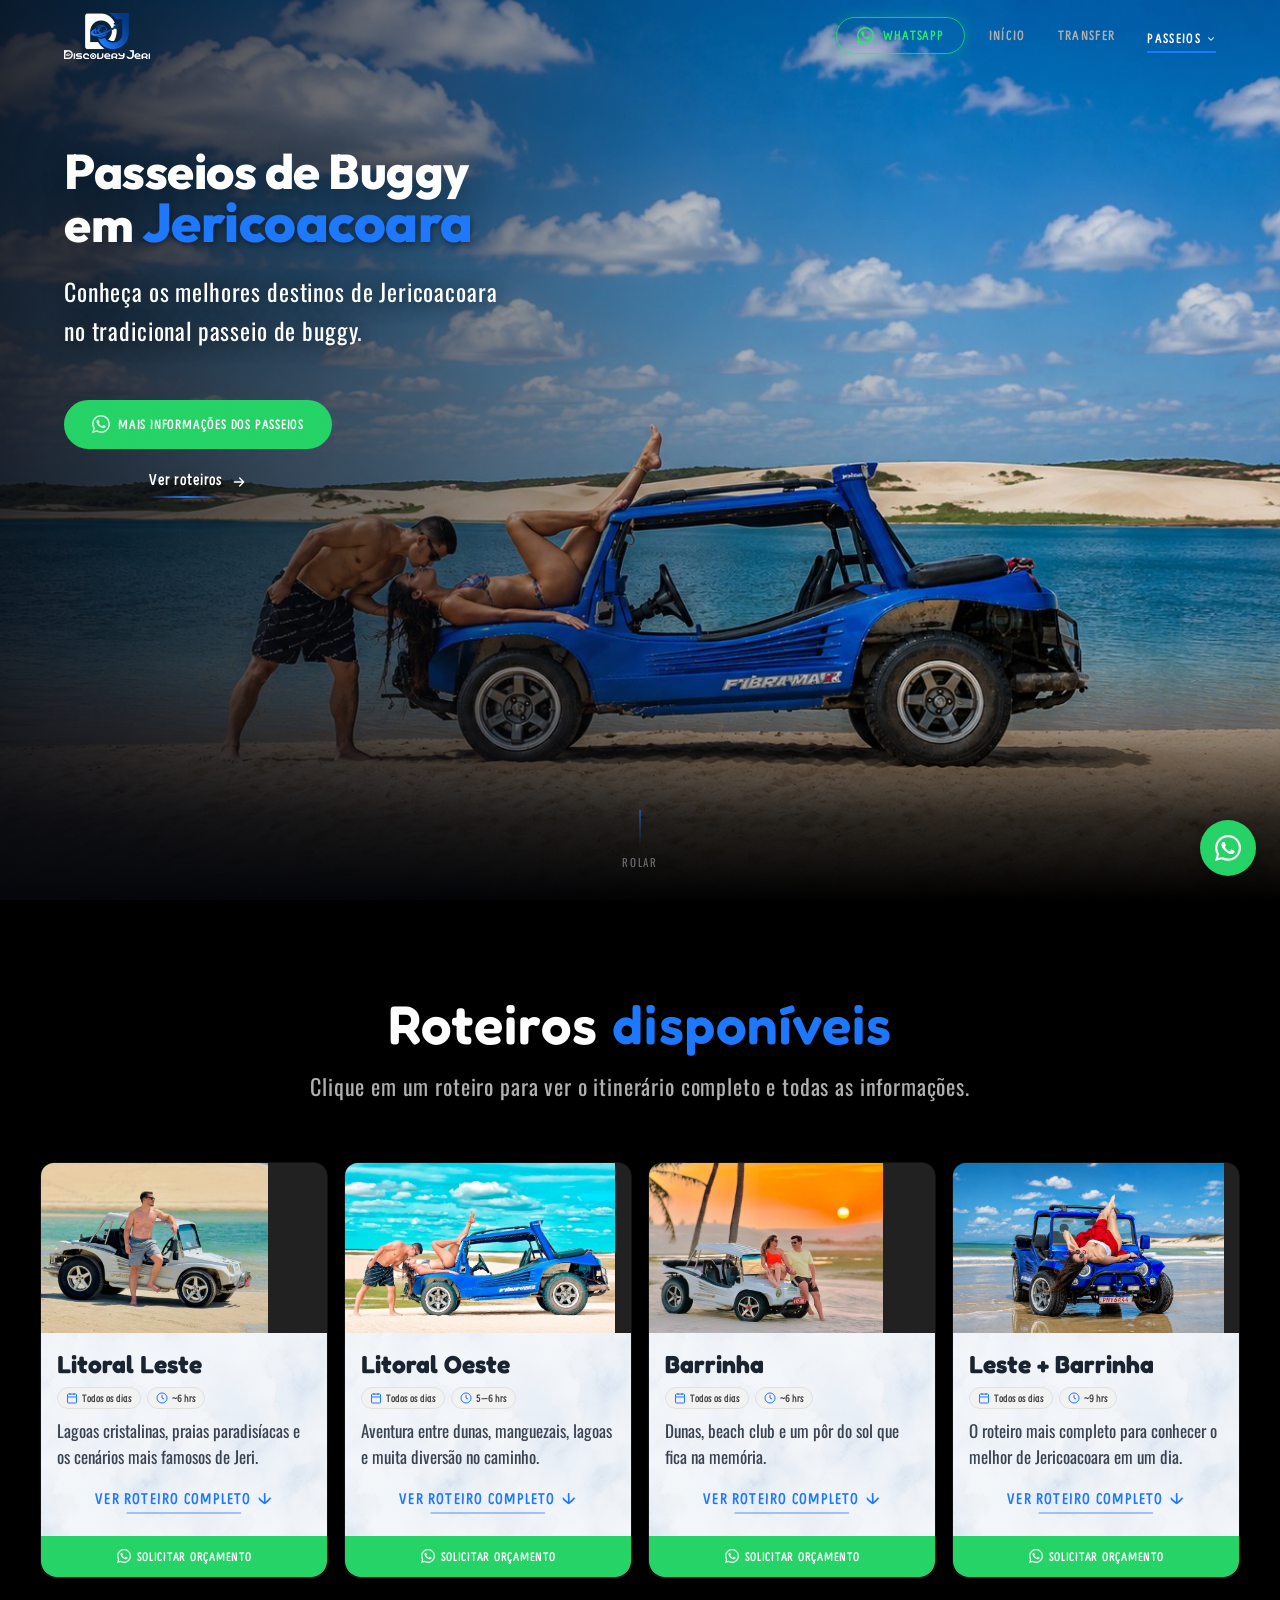
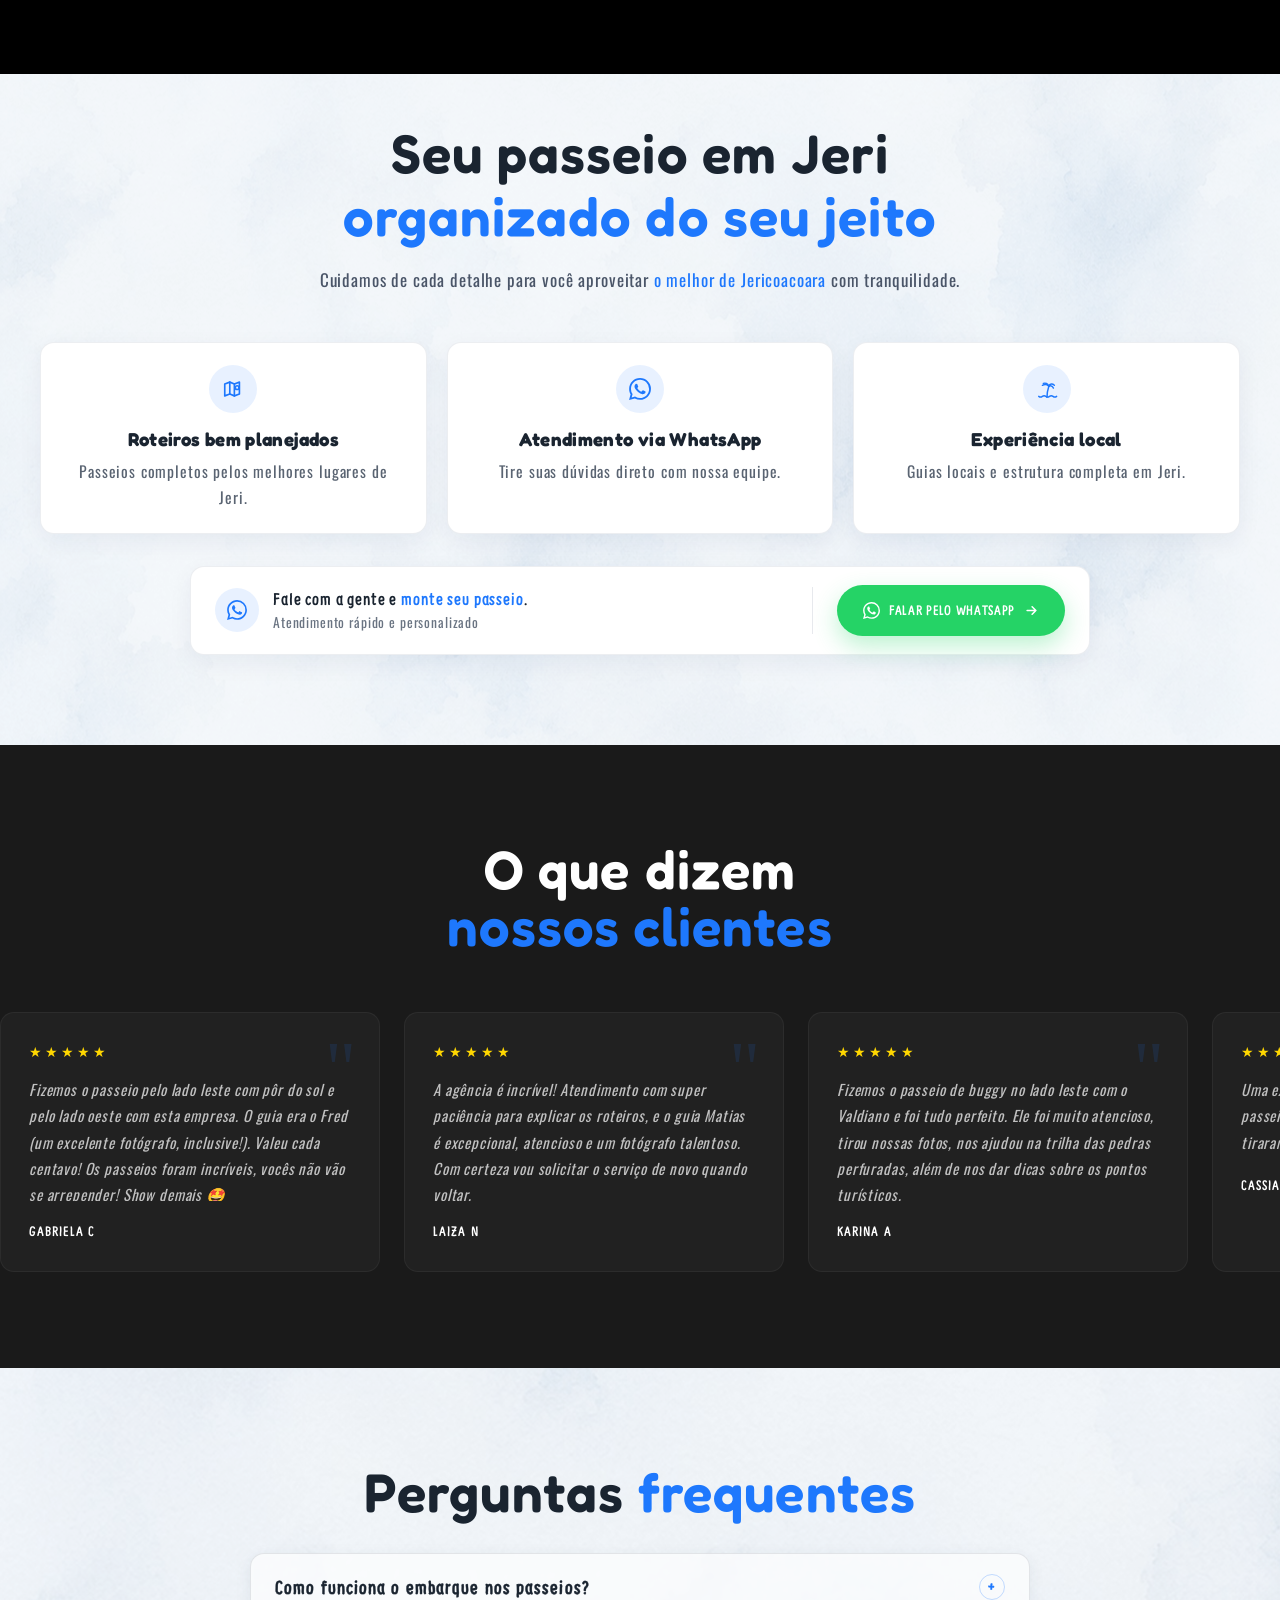
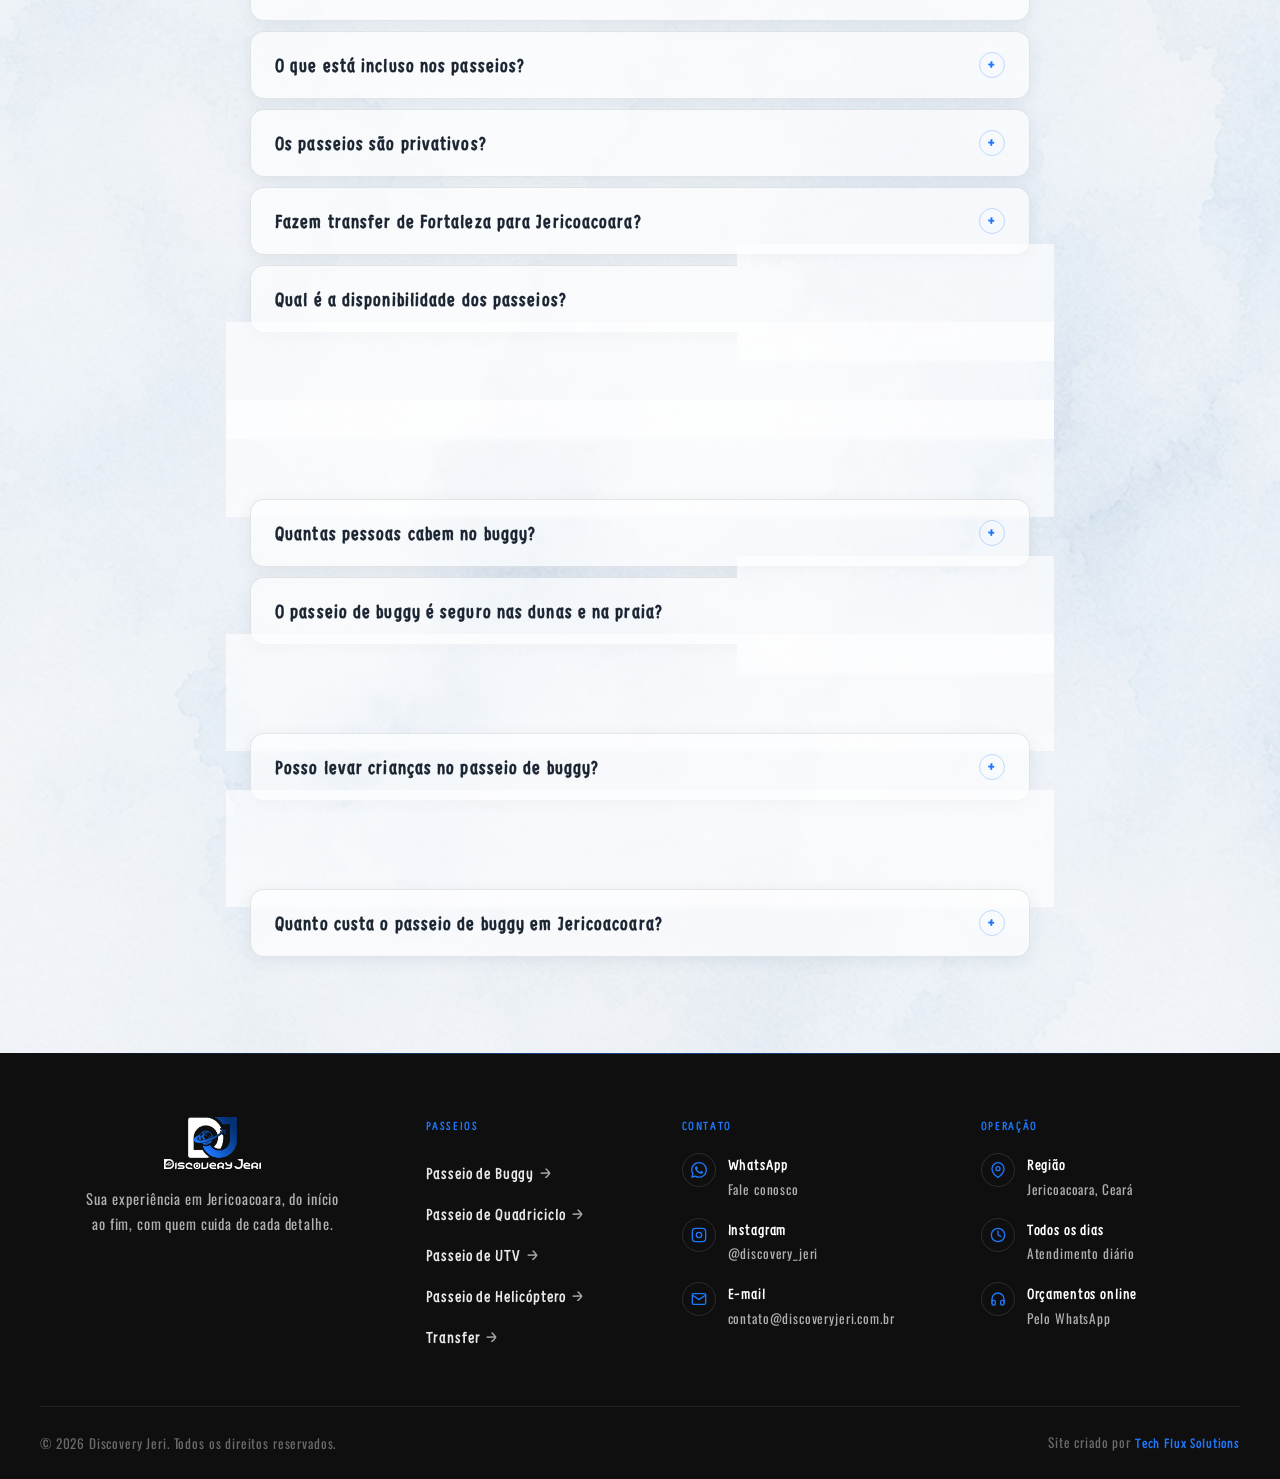
==== commit 494e84bc: "Mobile only: raise CTA button on buggy hero so it sits in the gap above the buggy, not overlapping i" ====
--- a/passeio-buggy.html
+++ b/passeio-buggy.html
@@ -235,7 +235,7 @@
           <span class="htl-mobile">Conheça os melhores destinos de Jeri<br>no tradicional passeio de Buggy</span>
         </p>
 
-        <div class="hero-ctas hero-ctas-lower-mobile" style="margin-top: var(--hero-ctas-mt, 32px);">
+        <div class="hero-ctas hero-ctas-lower-mobile hero-ctas-lower-mobile-buggy" style="margin-top: var(--hero-ctas-mt, 32px);">
           <a href="https://wa.me/5588997261472?text=Olá!%20Quero%20informações%20sobre%20o%20passeio%20de%20buggy%20em%20Jericoacoara." class="btn btn-hero-cta" target="_blank" rel="noopener">
             <svg width="18" height="18" viewBox="0 0 24 24" fill="currentColor" aria-hidden="true"><path d="M17.472 14.382c-.297-.149-1.758-.867-2.03-.967-.273-.099-.471-.148-.67.15-.197.297-.767.966-.94 1.164-.173.199-.347.223-.644.075-.297-.15-1.255-.463-2.39-1.475-.883-.788-1.48-1.761-1.653-2.059-.173-.297-.018-.458.13-.606.134-.133.298-.347.446-.52.149-.174.198-.298.298-.497.099-.198.05-.371-.025-.52-.075-.149-.669-1.612-.916-2.207-.242-.579-.487-.5-.669-.51-.173-.008-.371-.01-.57-.01-.198 0-.52.074-.792.372-.272.297-1.04 1.016-1.04 2.479 0 1.462 1.065 2.875 1.213 3.074.149.198 2.096 3.2 5.077 4.487.709.306 1.262.489 1.694.625.712.227 1.36.195 1.871.118.571-.085 1.758-.719 2.006-1.413.248-.694.248-1.289.173-1.413-.074-.124-.272-.198-.57-.347m-5.421 7.403h-.004a9.87 9.87 0 01-5.031-1.378l-.361-.214-3.741.982.998-3.648-.235-.374a9.86 9.86 0 01-1.51-5.26c.001-5.45 4.436-9.884 9.888-9.884 2.64 0 5.122 1.03 6.988 2.898a9.825 9.825 0 012.893 6.994c-.003 5.45-4.437 9.884-9.885 9.884m8.413-18.297A11.815 11.815 0 0012.05 0C5.495 0 .16 5.335.157 11.892c0 2.096.547 4.142 1.588 5.945L.057 24l6.305-1.654a11.882 11.882 0 005.683 1.448h.005c6.554 0 11.89-5.335 11.893-11.893a11.821 11.821 0 00-3.48-8.413z"/></svg>
             Mais informações dos passeios
--- a/css/style.css
+++ b/css/style.css
@@ -1597,6 +1597,7 @@
   .hero-split-left a.hero-link-hide-mobile { display: none; }
   .hero-ctas-lower-mobile { --hero-ctas-mt: 235px; }
   .hero-ctas-lower-mobile.hero-ctas-lower-mobile-heli { --hero-ctas-mt: 70px; }
+  .hero-ctas-lower-mobile.hero-ctas-lower-mobile-buggy { --hero-ctas-mt: 90px; }
   .hero-subtitle.hero-subtitle-heli-mobile { --hero-subtitle-mt: 36px; }
 }
 
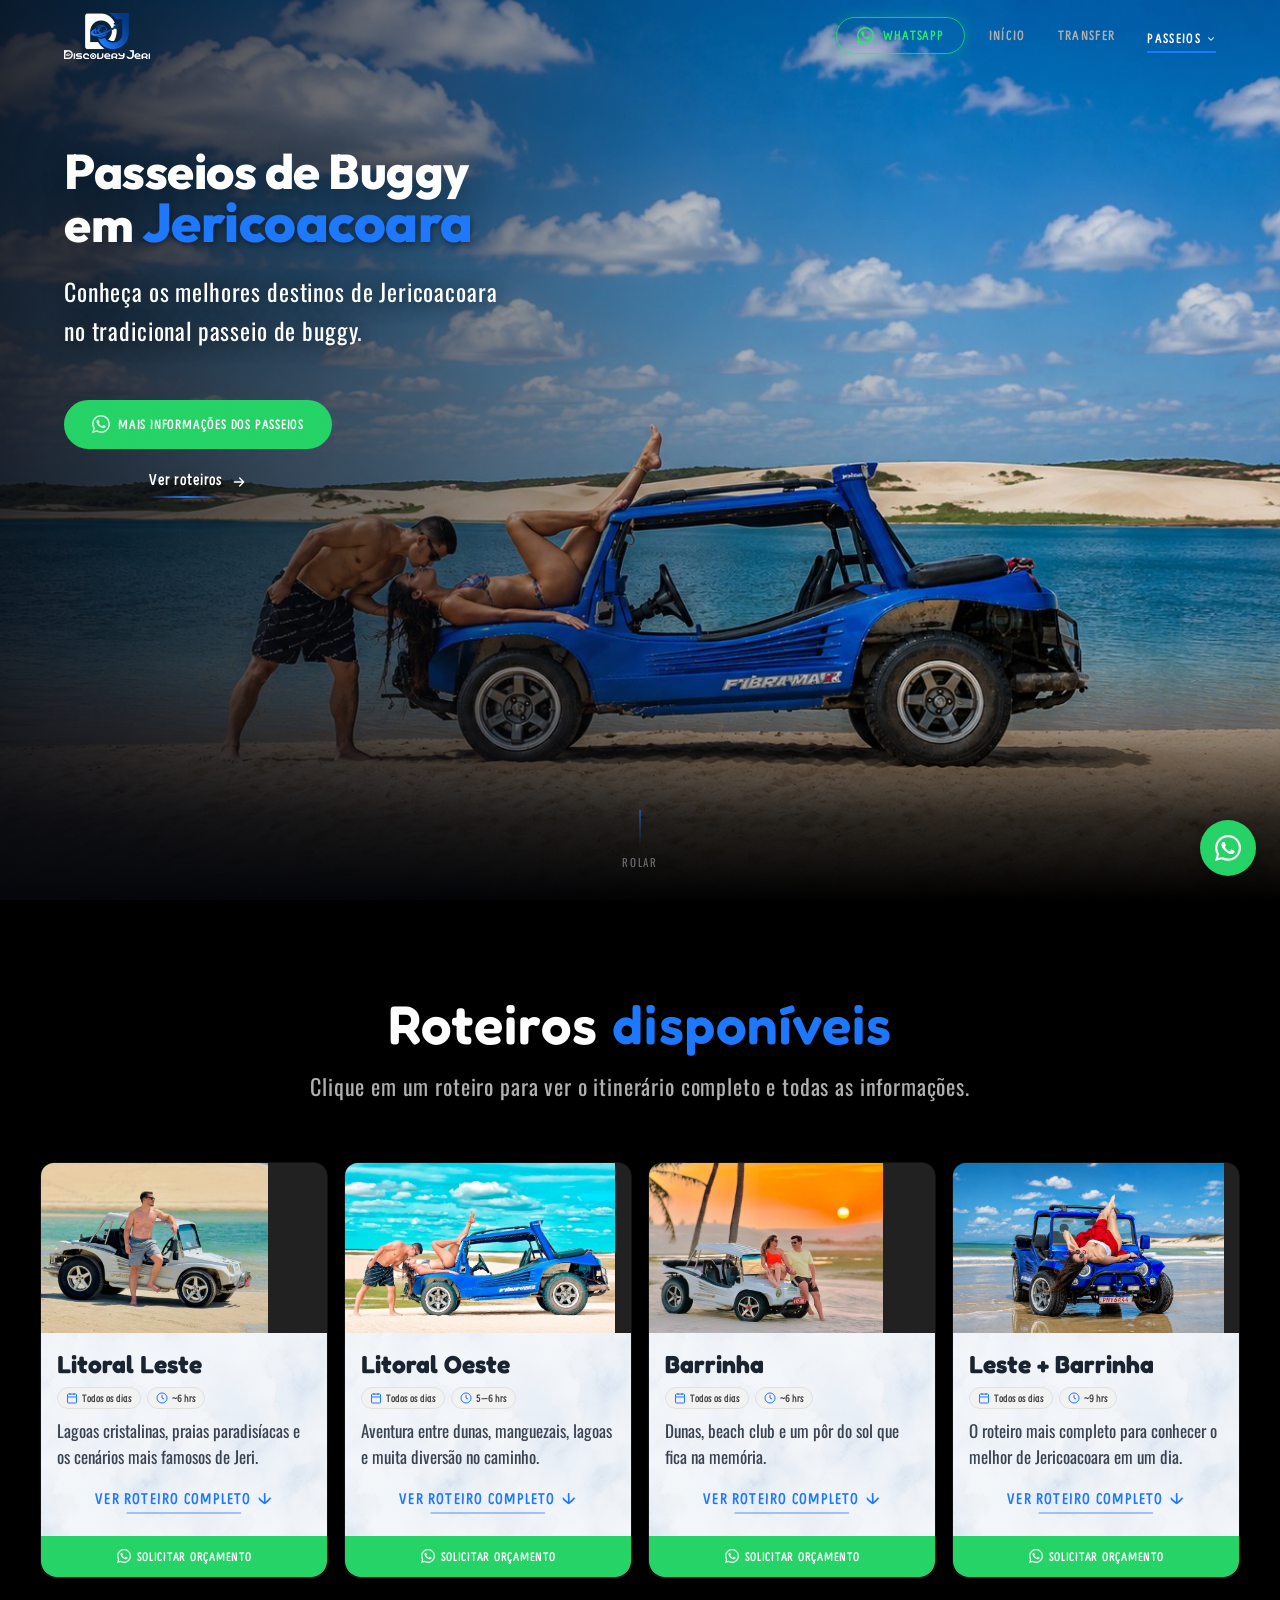
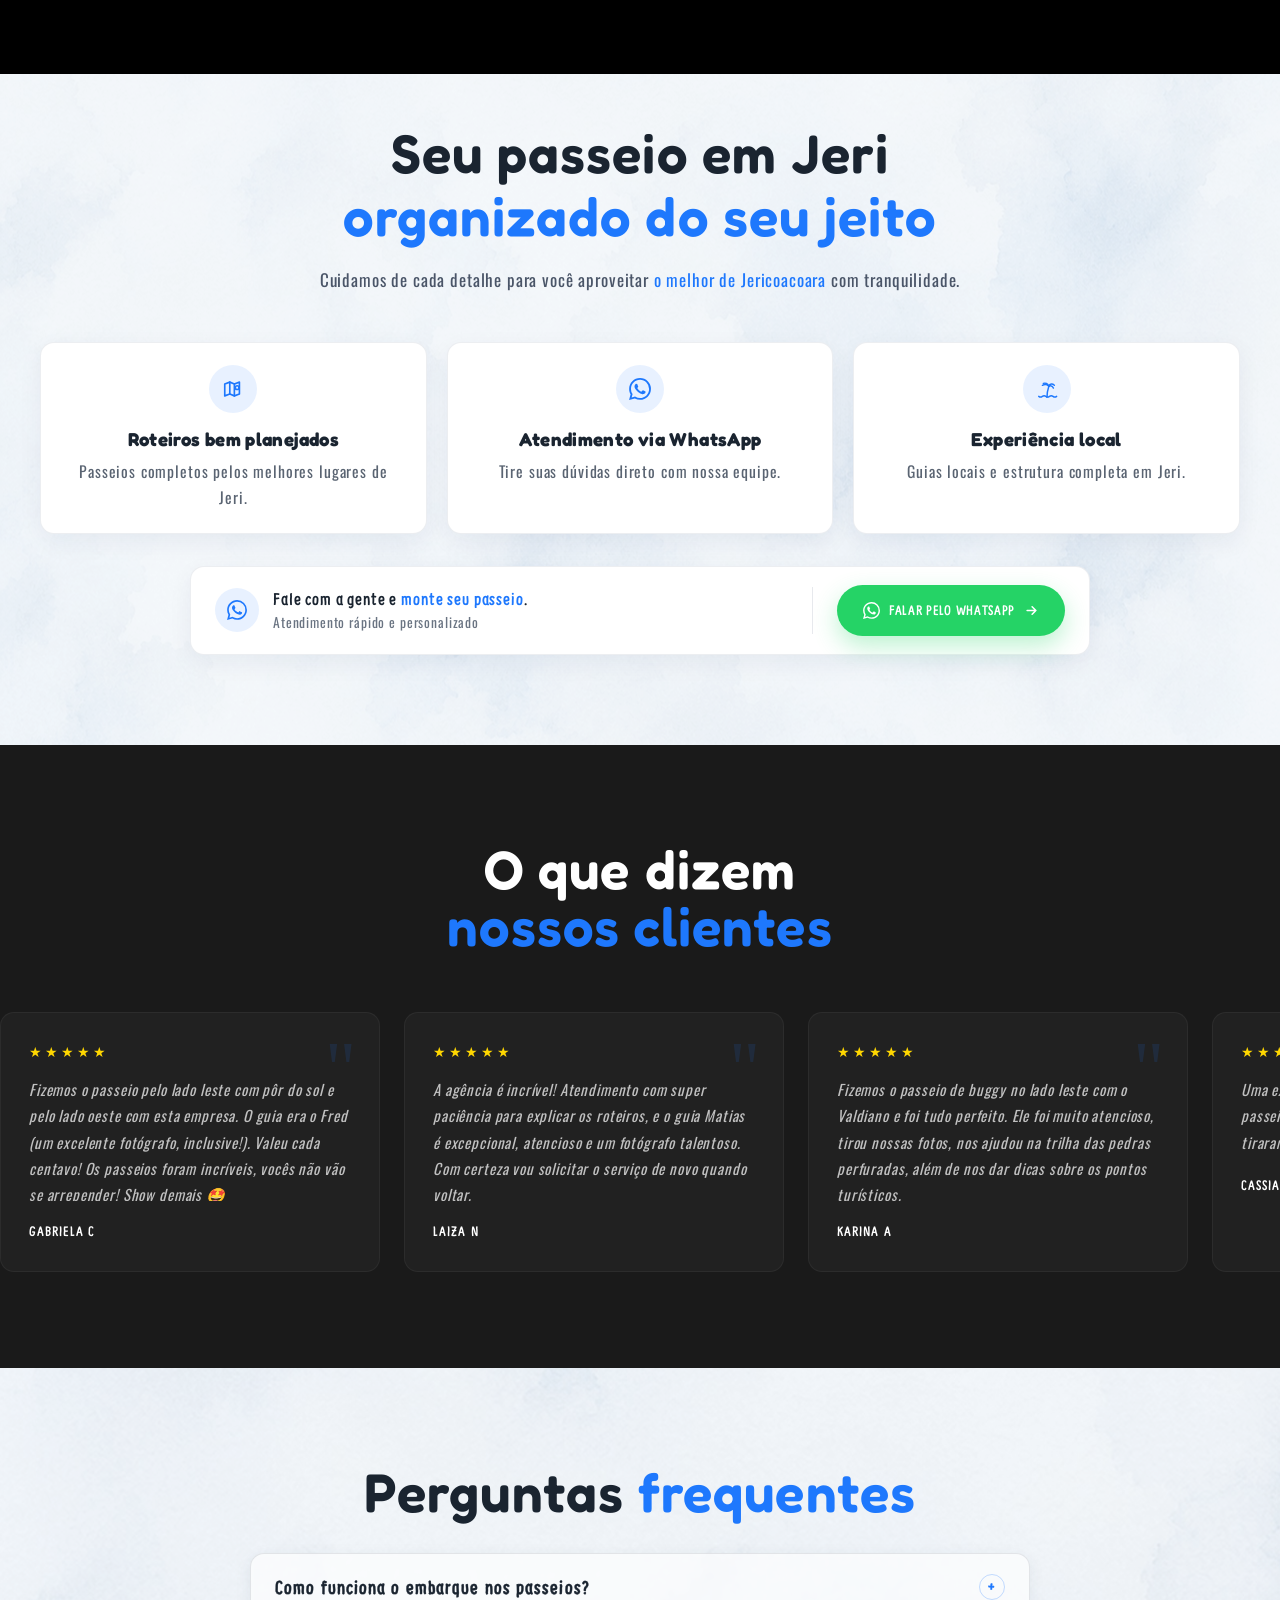
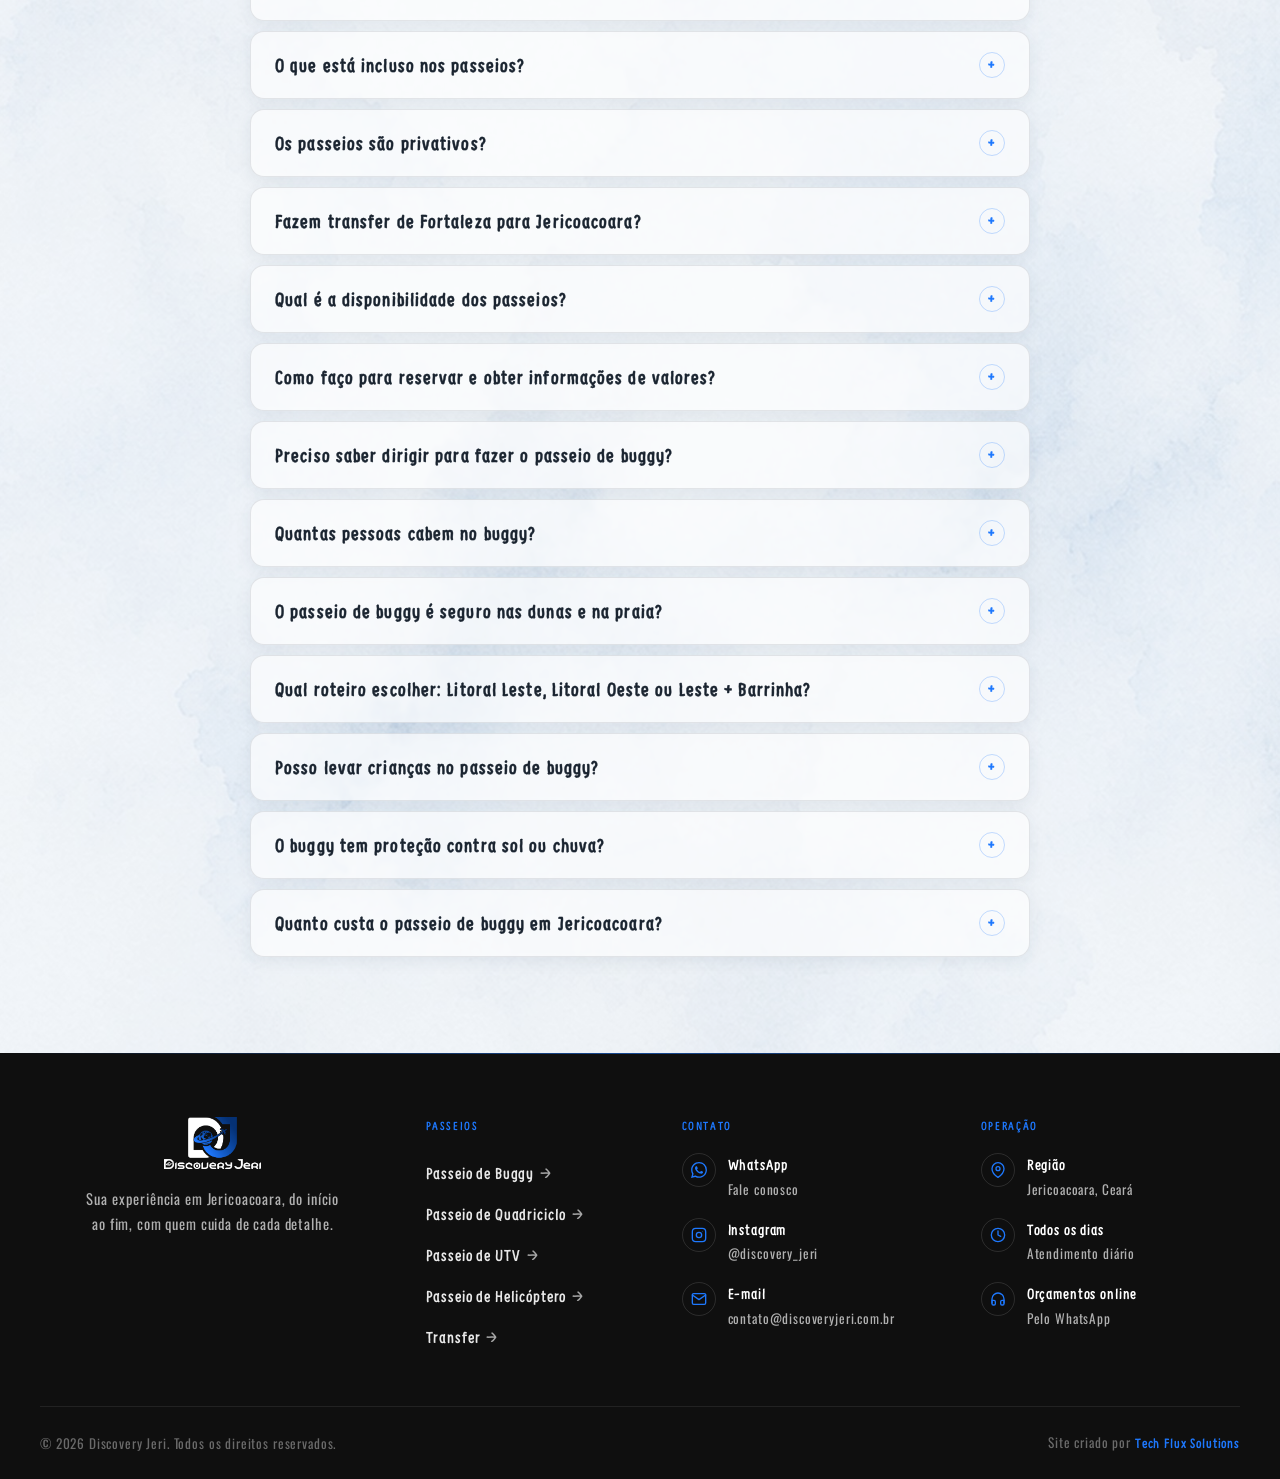
==== commit d1a56b7a: "Replica novo design do menu mobile (fonte maior, Passeios sempre expandido) para todas as paginas" ====
--- a/passeio-buggy.html
+++ b/passeio-buggy.html
@@ -198,14 +198,30 @@
 
   <!-- Mobile menu -->
   <div class="nav-mobile" id="nav-mobile" role="navigation" aria-label="Menu mobile">
-    <a href="index.html">Início</a>
-    <a href="transfer.html">Transfer</a>
-    <a href="passeios.html">Passeios</a>
-    <a href="passeio-buggy.html" class="nav-mobile-sub">Passeio de Buggy</a>
-    <a href="passeio-quadriciclo.html" class="nav-mobile-sub">Passeio de Quadriciclo</a>
-    <a href="passeio-utv.html" class="nav-mobile-sub">Passeio de UTV</a>
-    <a href="passeio-helicoptero.html" class="nav-mobile-sub">Passeio de Helicóptero</a>
-    <a href="https://wa.me/5588997261472?text=Olá!%20Quero%20informações%20sobre%20o%20passeio%20de%20buggy%20em%20Jericoacoara." class="nav-cta" target="_blank" rel="noopener">Falar no WhatsApp</a>
+    <a href="index.html" class="nav-mobile-row">
+      Início
+      <svg width="18" height="18" viewBox="0 0 24 24" fill="none" stroke="currentColor" stroke-width="2" stroke-linecap="round" stroke-linejoin="round"><polyline points="9 18 15 12 9 6"/></svg>
+    </a>
+    <a href="transfer.html" class="nav-mobile-row">
+      Transfer
+      <svg width="18" height="18" viewBox="0 0 24 24" fill="none" stroke="currentColor" stroke-width="2" stroke-linecap="round" stroke-linejoin="round"><polyline points="9 18 15 12 9 6"/></svg>
+    </a>
+    <a href="passeios.html" class="nav-mobile-row">
+      Passeios
+      <svg width="18" height="18" viewBox="0 0 24 24" fill="none" stroke="currentColor" stroke-width="2" stroke-linecap="round" stroke-linejoin="round"><polyline points="6 9 12 15 18 9"/></svg>
+    </a>
+    <div class="nav-mobile-accordion">
+      <div class="nav-mobile-accordion-inner">
+        <a href="passeio-buggy.html" class="nav-mobile-sub">Passeio de Buggy<svg width="16" height="16" viewBox="0 0 24 24" fill="none" stroke="currentColor" stroke-width="2" stroke-linecap="round" stroke-linejoin="round"><polyline points="9 18 15 12 9 6"/></svg></a>
+        <a href="passeio-quadriciclo.html" class="nav-mobile-sub">Passeio de Quadriciclo<svg width="16" height="16" viewBox="0 0 24 24" fill="none" stroke="currentColor" stroke-width="2" stroke-linecap="round" stroke-linejoin="round"><polyline points="9 18 15 12 9 6"/></svg></a>
+        <a href="passeio-utv.html" class="nav-mobile-sub">Passeio de UTV<svg width="16" height="16" viewBox="0 0 24 24" fill="none" stroke="currentColor" stroke-width="2" stroke-linecap="round" stroke-linejoin="round"><polyline points="9 18 15 12 9 6"/></svg></a>
+        <a href="passeio-helicoptero.html" class="nav-mobile-sub">Passeio de Helicóptero<svg width="16" height="16" viewBox="0 0 24 24" fill="none" stroke="currentColor" stroke-width="2" stroke-linecap="round" stroke-linejoin="round"><polyline points="9 18 15 12 9 6"/></svg></a>
+      </div>
+    </div>
+    <a href="https://wa.me/5588997261472?text=Olá!%20Quero%20informações%20sobre%20o%20passeio%20de%20buggy%20em%20Jericoacoara." class="nav-mobile-whatsapp" target="_blank" rel="noopener">
+      <svg width="18" height="18" viewBox="0 0 24 24" fill="currentColor" aria-hidden="true"><path d="M17.472 14.382c-.297-.149-1.758-.867-2.03-.967-.273-.099-.471-.148-.67.15-.197.297-.767.966-.94 1.164-.173.199-.347.223-.644.075-.297-.15-1.255-.463-2.39-1.475-.883-.788-1.48-1.761-1.653-2.059-.173-.297-.018-.458.13-.606.134-.133.298-.347.446-.52.149-.174.198-.298.298-.497.099-.198.05-.371-.025-.52-.075-.149-.669-1.612-.916-2.207-.242-.579-.487-.5-.669-.51-.173-.008-.371-.01-.57-.01-.198 0-.52.074-.792.372-.272.297-1.04 1.016-1.04 2.479 0 1.462 1.065 2.875 1.213 3.074.149.198 2.096 3.2 5.077 4.487.709.306 1.262.489 1.694.625.712.227 1.36.195 1.871.118.571-.085 1.758-.719 2.006-1.413.248-.694.248-1.289.173-1.413-.074-.124-.272-.198-.57-.347m-5.421 7.403h-.004a9.87 9.87 0 01-5.031-1.378l-.361-.214-3.741.982.998-3.648-.235-.374a9.86 9.86 0 01-1.51-5.26c.001-5.45 4.436-9.884 9.888-9.884 2.64 0 5.122 1.03 6.988 2.898a9.825 9.825 0 012.893 6.994c-.003 5.45-4.437 9.884-9.885 9.884m8.413-18.297A11.815 11.815 0 0012.05 0C5.495 0 .16 5.335.157 11.892c0 2.096.547 4.142 1.588 5.945L.057 24l6.305-1.654a11.882 11.882 0 005.683 1.448h.005c6.554 0 11.89-5.335 11.893-11.893a11.821 11.821 0 00-3.48-8.413z"/></svg>
+      Falar no WhatsApp
+    </a>
   </div>
 
   <main>
--- a/css/style.css
+++ b/css/style.css
@@ -241,6 +241,9 @@
   transition: transform 0.55s ease;
 }
 .tour-tab:hover .tour-tab-thumb img { transform: scale(1.06); }
+@media (max-width: 768px) {
+  .tour-thumb-barrinha-quadri-mobile { object-position: center 15%; }
+}
 .tour-tab-body {
   display: flex;
   flex-direction: column;
@@ -1039,14 +1042,22 @@
   transform: translateX(-50%) translateY(0);
 }
 .nav-mobile-sub {
-  padding-left: 20px !important;
-  font-size: 0.78rem !important;
-  color: var(--text-800) !important;
-}
-.nav-mobile-sub::before {
-  content: '— ';
-  opacity: 0.6;
-}
+  display: flex;
+  align-items: center;
+  justify-content: space-between;
+  gap: 10px;
+  padding: 14px 16px;
+  font-size: 0.95rem;
+  font-weight: 600;
+  text-transform: none;
+  letter-spacing: normal;
+  color: var(--text-500);
+  border-bottom: 1px solid rgba(255,255,255,0.06);
+  transition: color var(--transition);
+}
+.nav-mobile-sub:last-child { border-bottom: none; }
+.nav-mobile-sub:hover { color: var(--accent); }
+.nav-mobile-sub svg { flex-shrink: 0; opacity: 0.45; }
 
 .nav-cta {
   display: inline-flex;
@@ -1126,32 +1137,65 @@
   position: fixed;
   top: var(--nav-height);
   left: 0; right: 0;
+  bottom: 0;
   background: var(--bg-900);
   border-bottom: 1px solid var(--accent-border);
   padding: 24px;
   flex-direction: column;
   gap: 4px;
   z-index: 999;
+  overflow-y: auto;
 }
 .nav-mobile.open { display: flex; }
-.nav-mobile a {
-  font-size: 0.9rem;
-  font-weight: 700;
-  text-transform: uppercase;
-  letter-spacing: 0.1em;
+.nav-mobile-row {
+  display: flex;
+  align-items: center;
+  justify-content: space-between;
+  gap: 10px;
+  width: 100%;
+  background: none;
+  border: none;
+  font-family: inherit;
+  font-size: 1.05rem;
+  font-weight: 700;
+  text-transform: uppercase;
+  letter-spacing: 0.08em;
   color: var(--text-500);
-  padding: 14px 0;
-  border-bottom: 1px solid rgba(255,255,255,0.05);
+  padding: 16px 4px;
+  border-bottom: 1px solid rgba(255,255,255,0.08);
+  text-align: left;
+  cursor: pointer;
   transition: color var(--transition);
 }
-.nav-mobile a:last-child { border-bottom: none; }
-.nav-mobile a:hover { color: var(--accent); }
-.nav-mobile .nav-cta {
-  margin-top: 8px;
-  text-align: center;
-  padding: 14px 20px;
-  border-bottom: none;
-}
+.nav-mobile-row:hover { color: var(--accent); }
+.nav-mobile-row svg { flex-shrink: 0; opacity: 0.5; }
+.nav-mobile-accordion {
+  display: grid;
+  grid-template-rows: 1fr;
+}
+.nav-mobile-accordion-inner {
+  overflow: hidden;
+  background: rgba(255,255,255,0.04);
+  border-radius: 14px;
+  margin: 6px 0 10px;
+}
+.nav-mobile-whatsapp {
+  margin-top: auto;
+  display: flex;
+  align-items: center;
+  justify-content: center;
+  gap: 9px;
+  background: #2BE96F;
+  color: #06170d !important;
+  font-size: 0.98rem;
+  font-weight: 700;
+  letter-spacing: 0.06em;
+  text-transform: uppercase;
+  padding: 16px 20px;
+  border-radius: var(--radius-pill);
+  box-shadow: 0 0 20px rgba(43, 233, 111, 0.35);
+}
+.nav-mobile-whatsapp svg { flex-shrink: 0; }
 
 /* ============ BUTTONS ============ */
 .btn {
@@ -1326,6 +1370,23 @@
     );
 }
 @media (max-width: 768px) {
+  .hero-split .hero-overlay.hero-overlay-strong.hero-overlay-strong-quadri {
+    background:
+      linear-gradient(
+        to bottom,
+        rgba(0,0,0,0.72) 0%,
+        rgba(0,0,0,0.55) 22%,
+        rgba(0,0,0,0.30) 38%,
+        transparent 48%
+      ),
+      linear-gradient(
+        to bottom,
+        transparent 74%,
+        rgba(0,0,0,0.35) 82%,
+        rgba(0,0,0,0.80) 91%,
+        rgba(0,0,0,1) 100%
+      );
+  }
   .hero-split .hero-overlay.hero-overlay-strong {
     background:
       linear-gradient(
@@ -1351,6 +1412,9 @@
   padding: 80px clamp(24px, 5vw, 80px) 100px;
   text-align: left;
 }
+@media (min-width: 769px) {
+  .hero-content { margin-top: -80px; }
+}
 .hero-eyebrow {
   display: inline-flex;
   align-items: center;
@@ -1377,7 +1441,7 @@
   50%       { opacity: 0.4; transform: scale(0.7); }
 }
 .hero-title {
-  font-size: clamp(2.2rem, 5vw, 4rem);
+  font-size: clamp(2.2rem, 5vw, 3.6rem);
   line-height: 1.0;
   margin-bottom: 22px;
   max-width: 620px;
@@ -1595,9 +1659,20 @@
   }
   .hero.hero-split .hero-split-left .hero-ctas { align-self: center; }
   .hero-split-left a.hero-link-hide-mobile { display: none; }
+  .hero-split-left .hero-subtitle-passeios { font-size: clamp(1rem, 4.4vw, 1.3rem); margin-top: 330px; }
+  .hero-passeios .hero-split-left.hero-split-left-top { padding-top: calc(var(--nav-height) + 25px); }
+  .hero-split-left a.hero-link-hide-mobile-passeios { visibility: hidden; pointer-events: none; }
+  .hero-split-left .hero-ctas-passeios { margin-top: 14px; }
+  .hero-passeios .hero-overlay {
+    background:
+      linear-gradient(to bottom, rgba(0,0,0,0.6) 0%, rgba(0,0,0,0.45) 20%, rgba(0,0,0,0.22) 30%, transparent 40%),
+      linear-gradient(to right, rgba(6,8,14,0.82) 0%, rgba(6,8,14,0.5) 30%, rgba(6,8,14,0.15) 55%, transparent 72%),
+      linear-gradient(to bottom, transparent 74%, rgba(0,0,0,0.35) 82%, rgba(0,0,0,0.80) 91%, rgba(0,0,0,1) 100%);
+  }
   .hero-ctas-lower-mobile { --hero-ctas-mt: 235px; }
   .hero-ctas-lower-mobile.hero-ctas-lower-mobile-heli { --hero-ctas-mt: 70px; }
-  .hero-ctas-lower-mobile.hero-ctas-lower-mobile-buggy { --hero-ctas-mt: 90px; }
+  .hero-ctas-lower-mobile.hero-ctas-lower-mobile-buggy { --hero-ctas-mt: 40px; }
+  .hero-ctas-lower-mobile.hero-ctas-lower-mobile-quadri { --hero-ctas-mt: 260px; }
   .hero-subtitle.hero-subtitle-heli-mobile { --hero-subtitle-mt: 36px; }
 }
 
@@ -1642,6 +1717,7 @@
   font-weight: 400;
   text-shadow: 0 2px 20px rgba(0,0,0,0.6);
 }
+.hero-subtitle-2 { margin-top: 18px; }
 .hero-services {
   display: flex;
   align-items: center;
@@ -1668,6 +1744,7 @@
   gap: 14px;
   flex-wrap: wrap;
 }
+.hero-ctas-passeios { margin-top: 32px; }
 .hero-split-left .hero-ctas {
   display: inline-flex;
   align-self: flex-start;
@@ -3563,10 +3640,25 @@
   .nav-links, .nav-cta-desktop { display: none; }
   .nav-hamburger { display: flex; }
 
-  .hero-content { text-align: center; }
-  .hero-title { font-size: clamp(2.6rem, 12vw, 4rem); }
-  .hero-content .hero-subtitle { font-size: clamp(1.4rem, 5vw, 1.75rem); max-width: none; margin-left: -10px; margin-right: -10px; }
+  .hero-content { text-align: center; padding-left: 12px; padding-right: 12px; }
+  .hero-title { font-size: clamp(1.8rem, 9vw, 2.4rem); }
+  .hero-content .hero-subtitle { font-size: clamp(1.05rem, 4.7vw, 1.45rem); max-width: none; }
   .hero-ctas  { flex-direction: column; justify-content: center; }
+  .hero-ctas a.hero-link-hide-mobile { visibility: hidden; pointer-events: none; }
+
+  /* Hero da index: textos posicionados de forma absoluta, ancorados na altura total da hero (100dvh).
+     Evita que o empilhamento de margens infle a altura do bloco centralizado e empurre o titulo pra fora da tela. */
+  .hero-index { align-items: flex-start; }
+  .hero-index .hero-content { position: static; padding: 45px 12px 0; }
+  .hero-index .hero-subtitle-1 { position: absolute; left: 3px; right: 3px; top: 71%; margin: 0; }
+  .hero-index .hero-subtitle-2 { display: none; }
+  .hero-index .hero-ctas { position: absolute; left: 0; right: 0; top: 82%; margin: 0; }
+  .hero-index .hero-overlay {
+    background:
+      linear-gradient(to bottom, rgba(0,0,0,0.55) 0%, rgba(0,0,0,0.4) 20%, rgba(0,0,0,0.18) 28%, transparent 38%),
+      linear-gradient(to right, rgba(10,10,10,0.60) 0%, rgba(10,10,10,0.30) 45%, rgba(10,10,10,0.05) 100%),
+      linear-gradient(to bottom, transparent 74%, rgba(0,0,0,0.35) 82%, rgba(0,0,0,0.80) 91%, rgba(0,0,0,1) 100%);
+  }
 
   .trust-bar-inner { gap: 20px; }
 
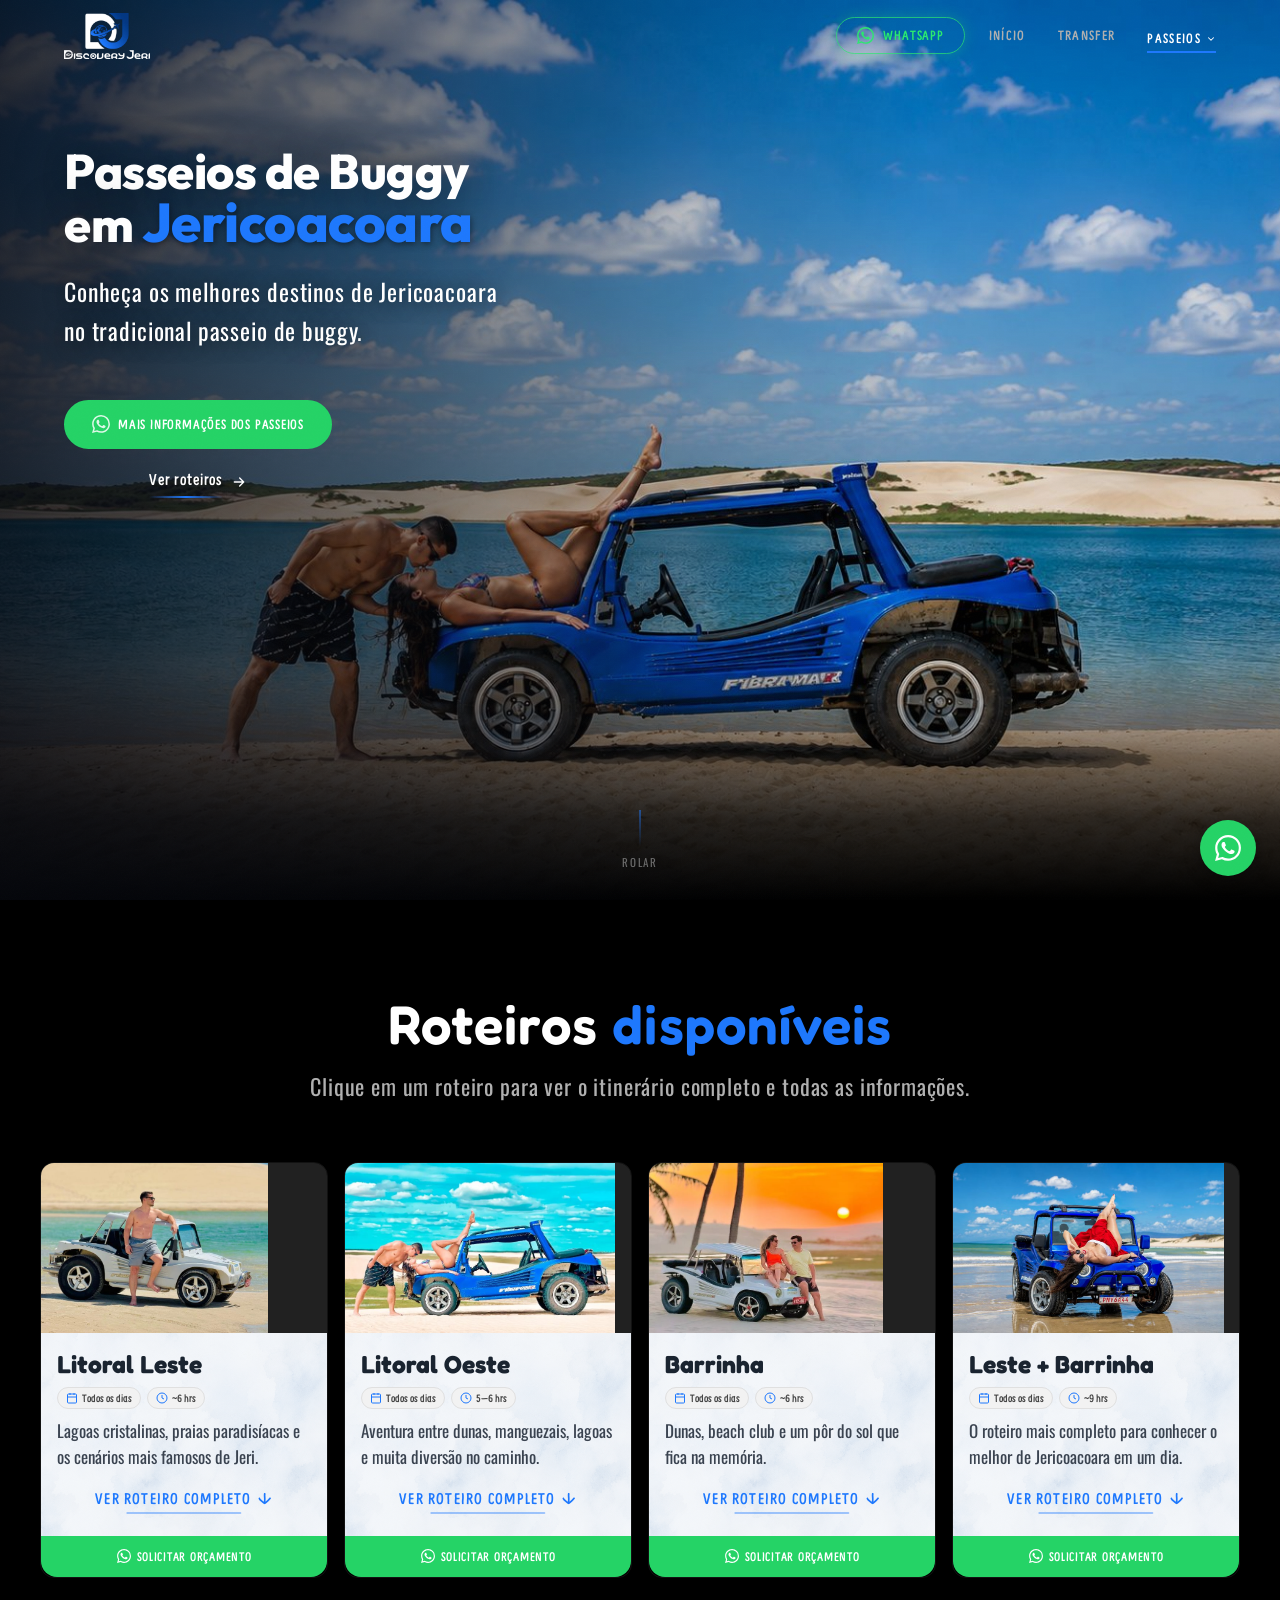
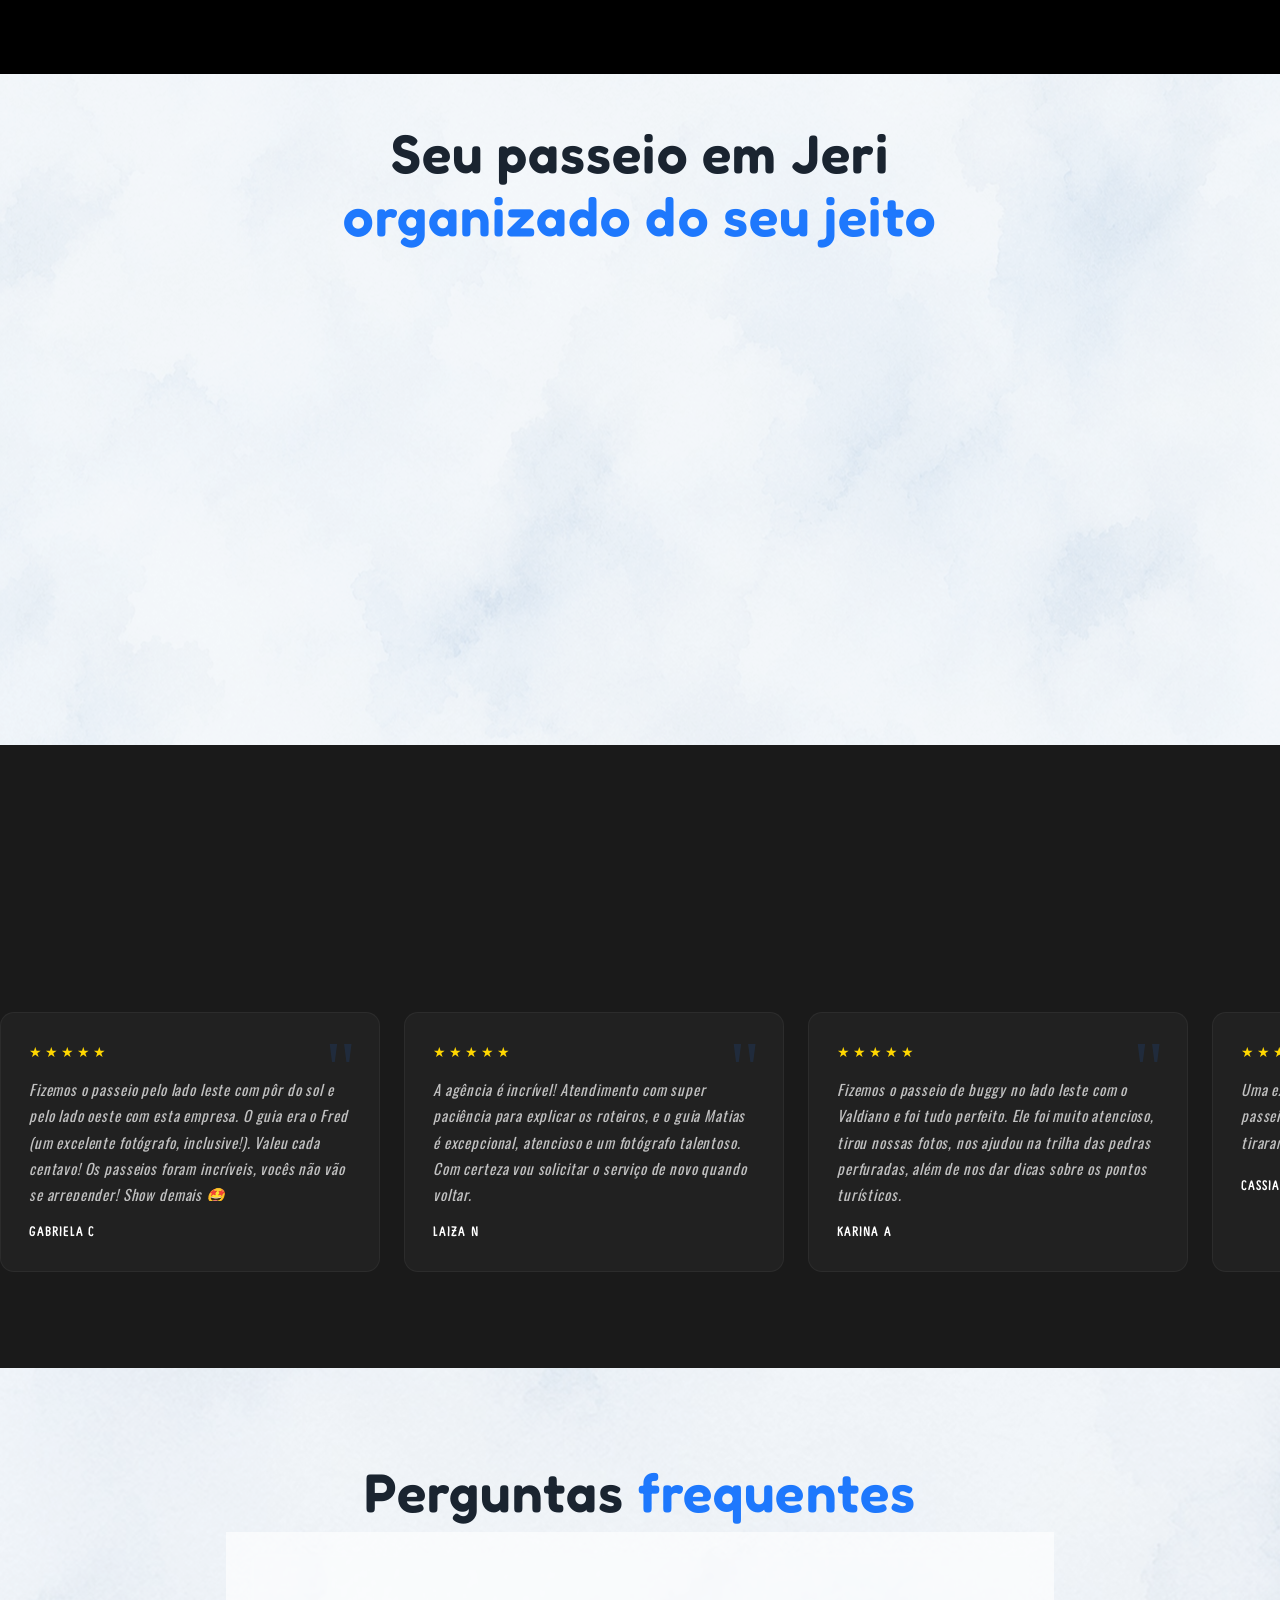
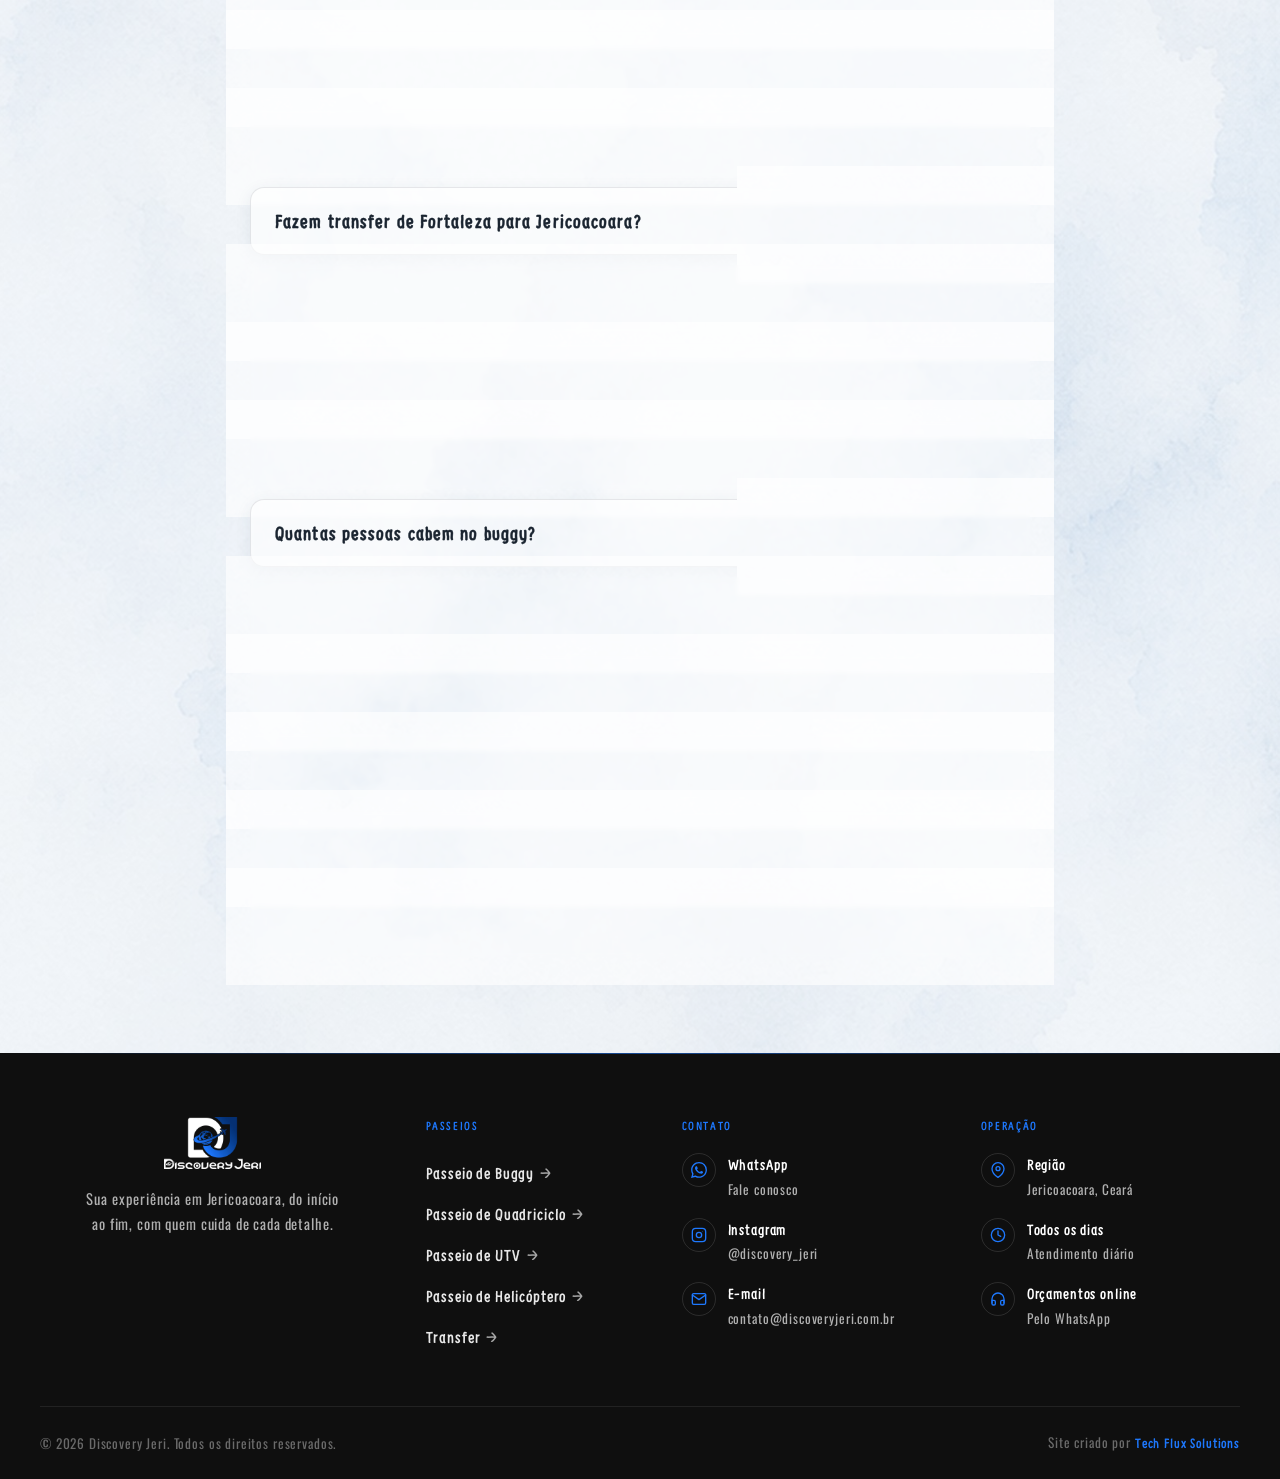
==== commit 75ad2078: "Otimiza logos: remove 5 variantes nao usadas (3.65MB) e converte o icone usado para WebP redimension" ====
--- a/passeio-buggy.html
+++ b/passeio-buggy.html
@@ -166,7 +166,7 @@
   <nav class="nav" role="navigation" aria-label="Menu principal">
     <div class="nav-inner">
       <a href="index.html" class="nav-logo" aria-label="Discovery Jeri — Página inicial">
-        <img src="assets/logo-discovery/LOGO DJ icone-transparente.png" alt="Discovery Jeri" />
+        <img src="assets/logo-discovery/logo-icone.webp" alt="Discovery Jeri" />
       </a>
       <div class="nav-right">
         <a href="https://wa.me/5588997261472?text=Olá!%20Quero%20informações%20sobre%20o%20passeio%20de%20buggy%20em%20Jericoacoara." class="nav-cta nav-cta-desktop" target="_blank" rel="noopener">
@@ -696,7 +696,7 @@
     <div class="footer-inner">
       <div class="footer-top">
         <div class="footer-brand">
-          <img src="assets/logo-discovery/LOGO DJ icone-transparente.png" alt="Discovery Jeri" />
+          <img src="assets/logo-discovery/logo-icone.webp" alt="Discovery Jeri" />
           <p>Sua experiência em Jericoacoara, do início<br />ao fim, com quem cuida de cada detalhe.</p>
         </div>
 
--- a/css/style.css
+++ b/css/style.css
@@ -26,12 +26,6 @@
   src: url('../fonts/SupernettCn-Light.otf') format('opentype');
   font-weight: 300;
   font-style: normal;
-  font-display: swap;
-}
-@font-face {
-  font-family: '28DaysLater';
-  src: url('../fonts/28DaysLater.ttf') format('truetype');
-  font-weight: 400;
   font-display: swap;
 }
 
@@ -57,7 +51,6 @@
 
   /* Tipografia */
   --font-display: 'Fredoka', system-ui, sans-serif;
-  --font-grunge:  '28DaysLater', sans-serif;
   --font-body:    'SupernettCn', 'Oswald', sans-serif;
   --font-chewy:   'Chewy', cursive;
 
@@ -1669,6 +1662,8 @@
       linear-gradient(to right, rgba(6,8,14,0.82) 0%, rgba(6,8,14,0.5) 30%, rgba(6,8,14,0.15) 55%, transparent 72%),
       linear-gradient(to bottom, transparent 74%, rgba(0,0,0,0.35) 82%, rgba(0,0,0,0.80) 91%, rgba(0,0,0,1) 100%);
   }
+  .hero-transfer .hero-split-left { justify-content: flex-start; align-items: center; padding-top: 122px; }
+  .hero-split-left .hero-subtitle-transfer { margin-top: 135px; }
   .hero-ctas-lower-mobile { --hero-ctas-mt: 235px; }
   .hero-ctas-lower-mobile.hero-ctas-lower-mobile-heli { --hero-ctas-mt: 70px; }
   .hero-ctas-lower-mobile.hero-ctas-lower-mobile-buggy { --hero-ctas-mt: 40px; }
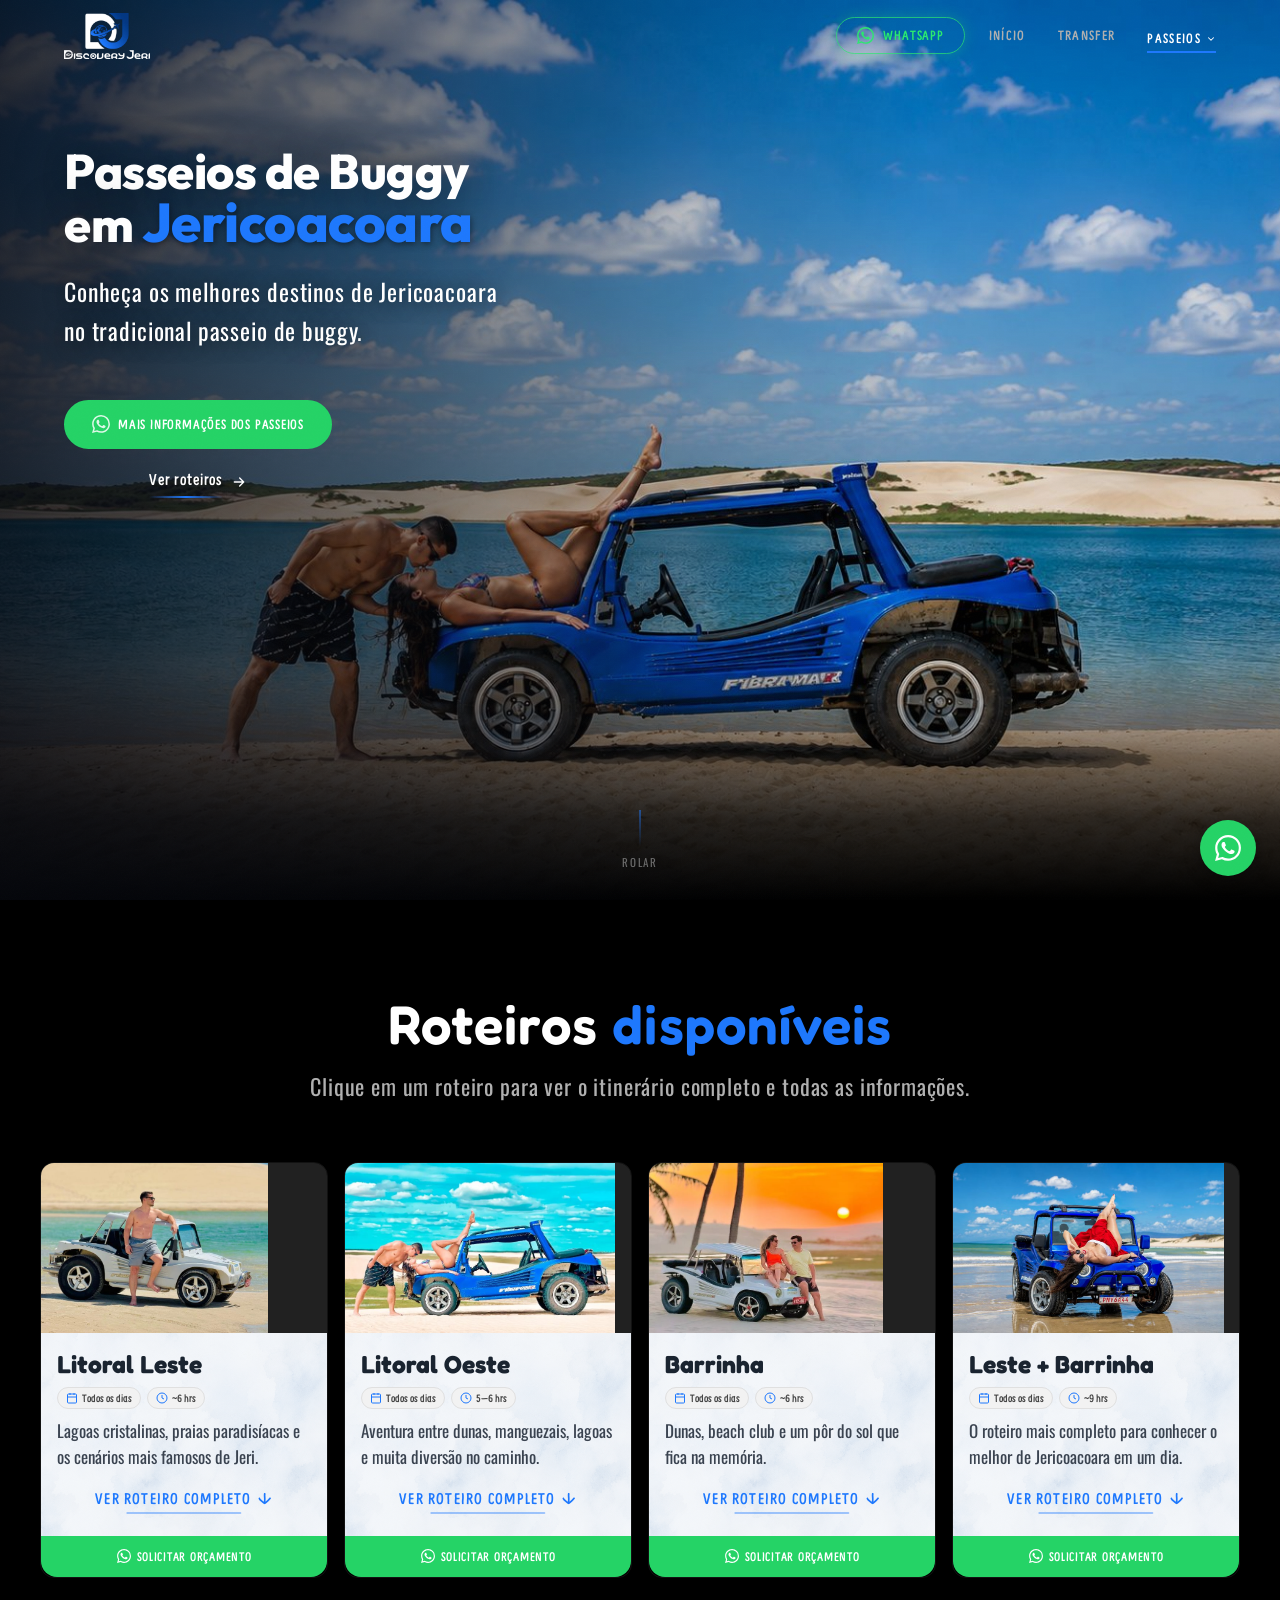
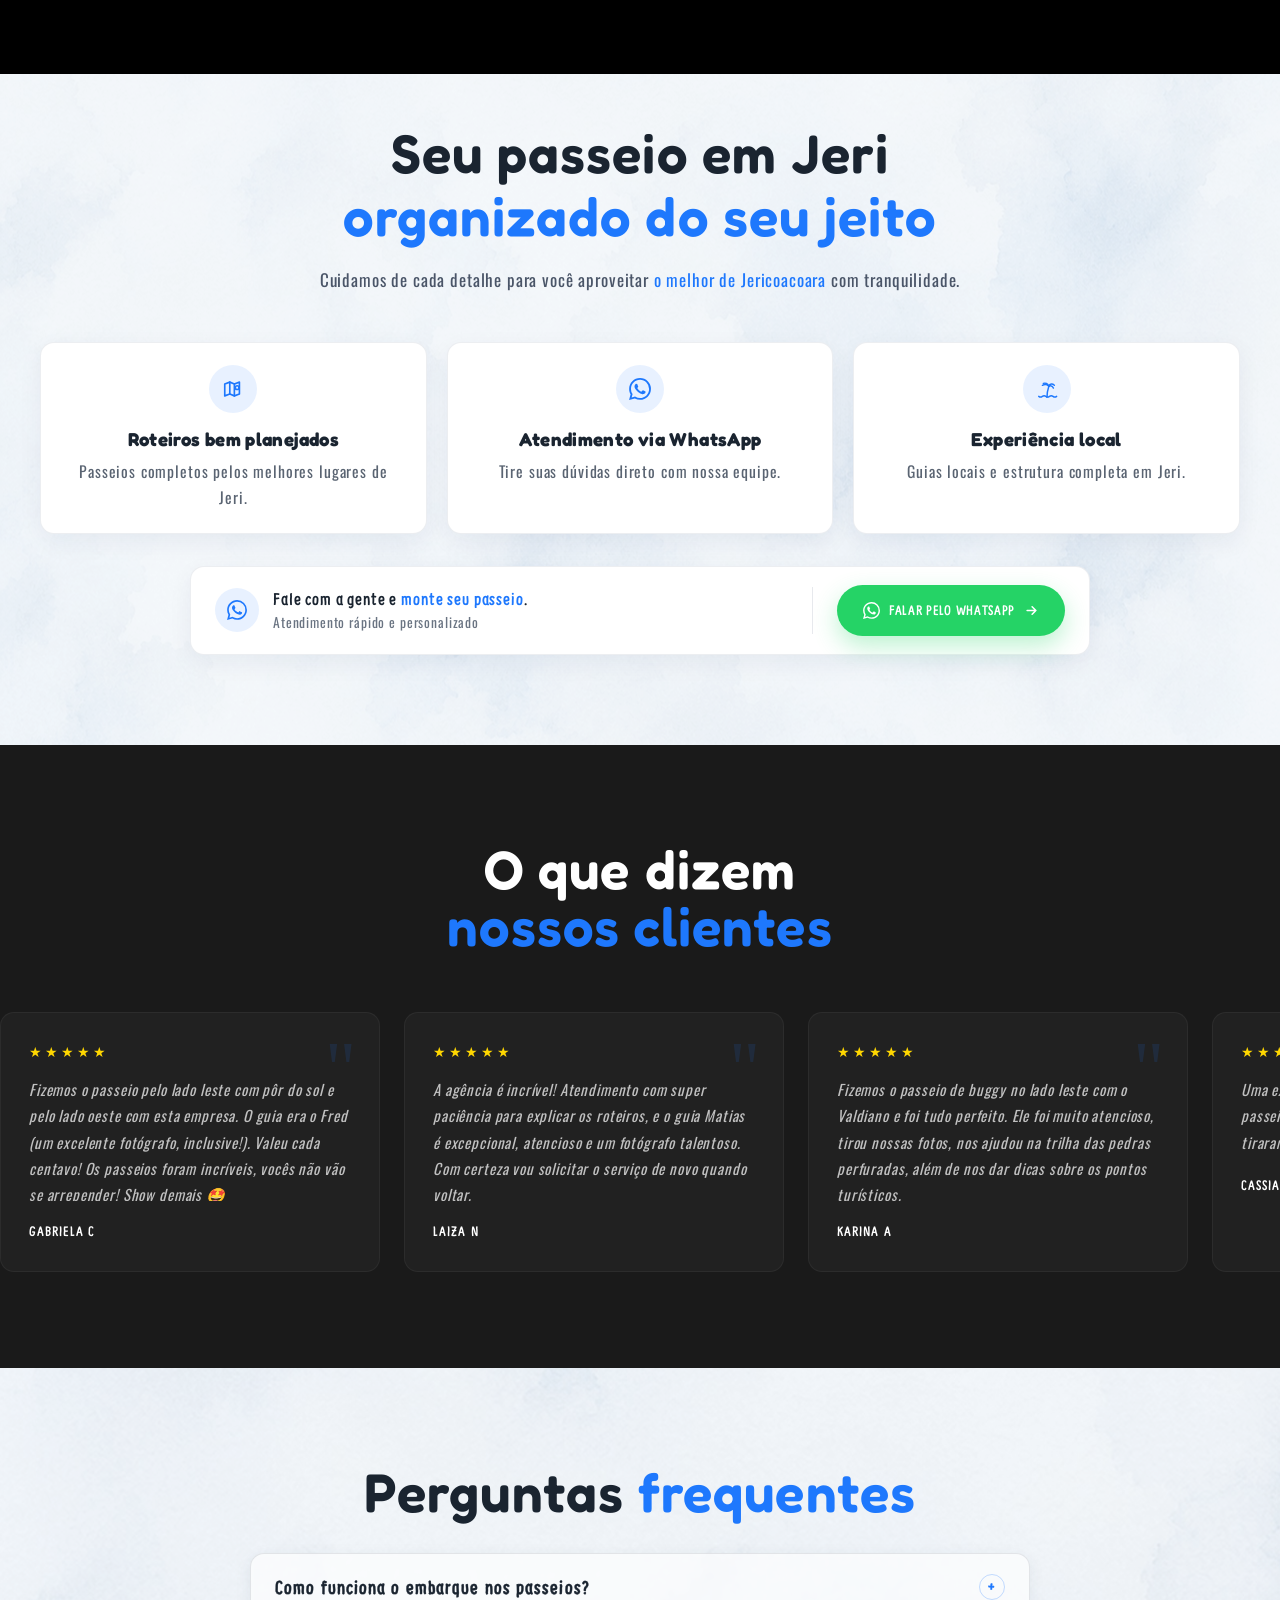
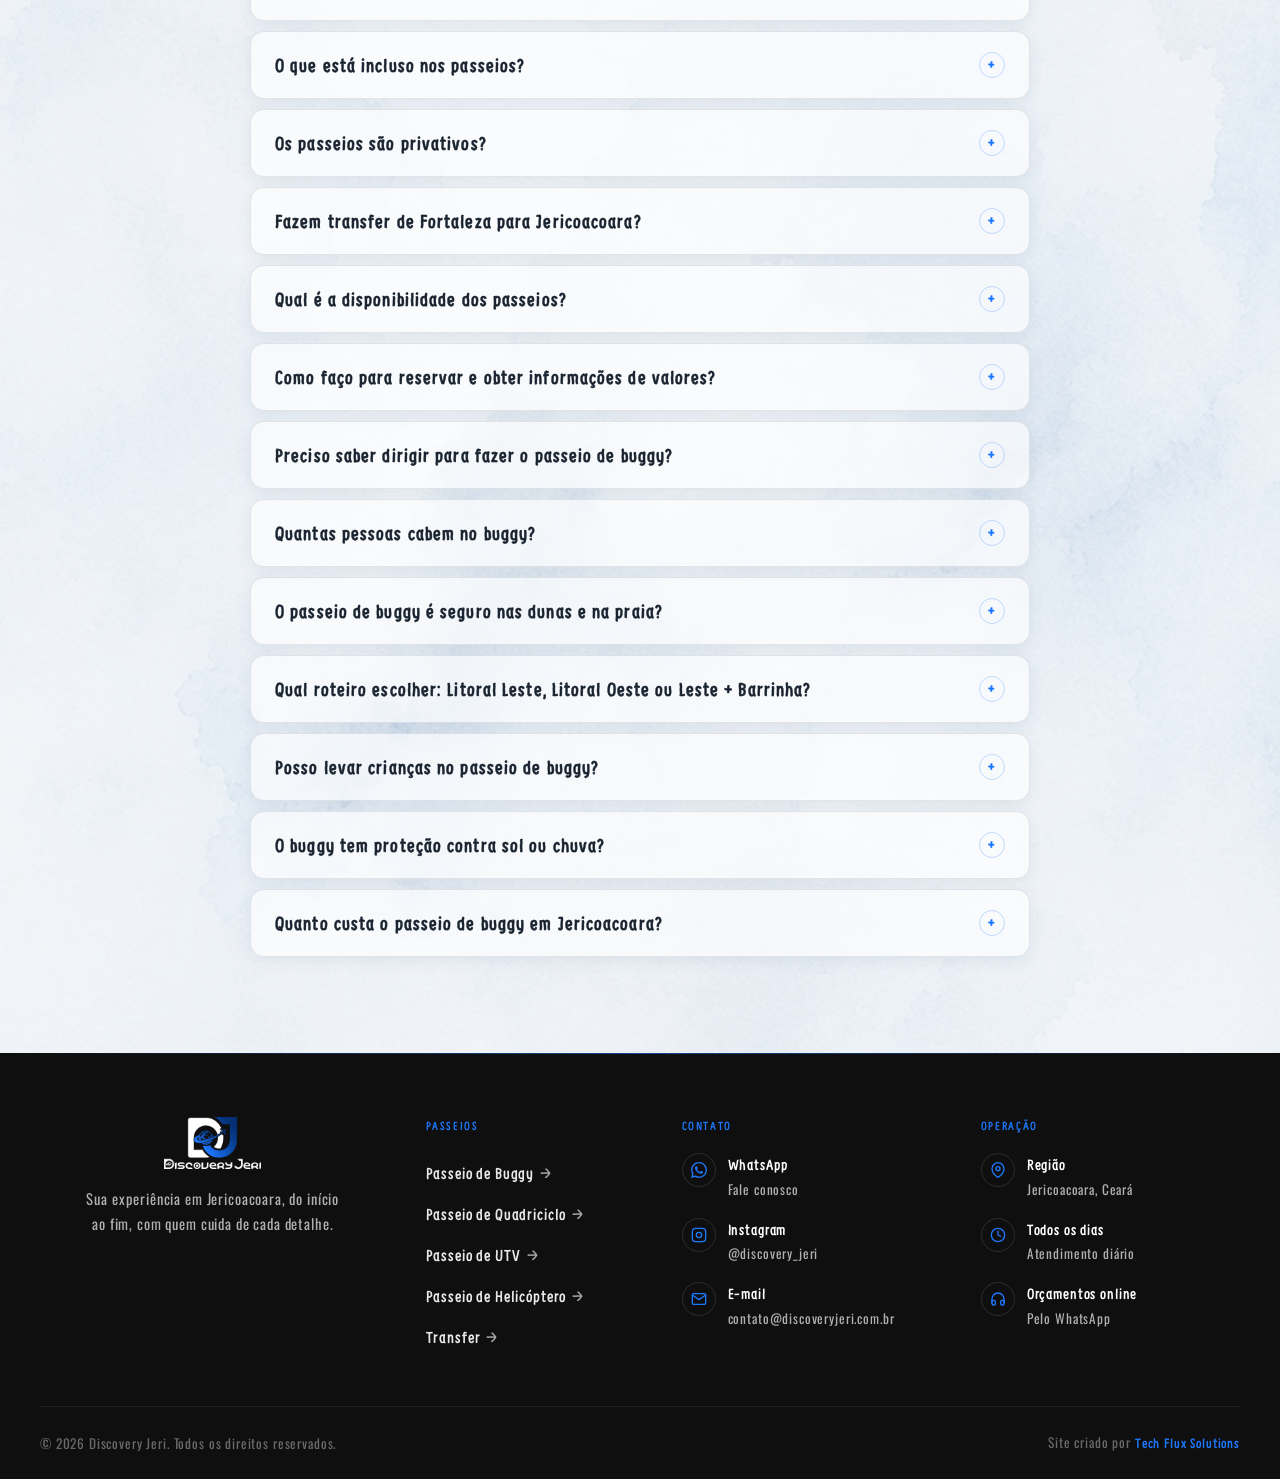
==== commit baf33a6b: "Converte mapas dos roteiros de PNG para JPG (11MB -> 700KB), sem perda visivel de qualidade" ====
--- a/passeio-buggy.html
+++ b/passeio-buggy.html
@@ -830,7 +830,7 @@
         icon: '<svg width="22" height="22" viewBox="0 0 24 24" fill="none" stroke="currentColor" stroke-width="1.8" stroke-linecap="round" stroke-linejoin="round"><path d="M2 12c1.5-2 3-2 4.5 0s3 2 4.5 0 3-2 4.5 0 3 2 4.5 0"/><path d="M2 17c1.5-2 3-2 4.5 0s3 2 4.5 0 3-2 4.5 0 3 2 4.5 0"/><path d="M2 7c1.5-2 3-2 4.5 0s3 2 4.5 0 3-2 4.5 0 3 2 4.5 0"/></svg>',
         title: 'Litoral Leste',
         subtitle: 'As lagoas mais bonitas de Jericoacoara',
-        map: 'assets/mapas/mapa-leste.png',
+        map: 'assets/mapas/mapa-leste.jpg',
         duration: '~6 hrs',
         departure: 'A partir das 09:00h',
         stops: [
@@ -853,7 +853,7 @@
         icon: '<svg width="22" height="22" viewBox="0 0 24 24" fill="none" stroke="currentColor" stroke-width="1.8" stroke-linecap="round" stroke-linejoin="round"><circle cx="12" cy="12" r="10"/><path d="M12 2a15.3 15.3 0 0 1 4 10 15.3 15.3 0 0 1-4 10 15.3 15.3 0 0 1-4-10 15.3 15.3 0 0 1 4-10z"/><line x1="2" y1="12" x2="22" y2="12"/></svg>',
         title: 'Litoral Oeste',
         subtitle: 'Aventura, natureza e adrenalina rumo ao poente',
-        map: 'assets/mapas/mapa-oeste.png',
+        map: 'assets/mapas/mapa-oeste.jpg',
         duration: '5–6 hrs',
         departure: 'A partir das 09:00h',
         stops: [
@@ -878,7 +878,7 @@
         icon: '<svg width="22" height="22" viewBox="0 0 24 24" fill="none" stroke="currentColor" stroke-width="1.8" stroke-linecap="round" stroke-linejoin="round"><circle cx="12" cy="12" r="4"/><path d="M12 2v2M12 20v2M4.93 4.93l1.41 1.41M17.66 17.66l1.41 1.41M2 12h2M20 12h2M4.93 19.07l1.41-1.41M17.66 6.34l1.41-1.41"/></svg>',
         title: 'Barrinha — Extremo Leste',
         subtitle: 'Dunas, silêncio e o pôr do sol mais bonito de Jeri',
-        map: 'assets/mapas/mapa-barrinha.png',
+        map: 'assets/mapas/mapa-barrinha.jpg',
         duration: '~6 hrs',
         departure: 'A partir das 09:00h',
         stops: [
@@ -901,7 +901,7 @@
         icon: '<svg width="22" height="22" viewBox="0 0 24 24" fill="none" stroke="currentColor" stroke-width="1.8" stroke-linecap="round" stroke-linejoin="round"><polygon points="12 2 15.09 8.26 22 9.27 17 14.14 18.18 21.02 12 17.77 5.82 21.02 7 14.14 2 9.27 8.91 8.26 12 2"/></svg>',
         title: 'Leste + Barrinha',
         subtitle: 'O roteiro mais completo — tudo em um único dia',
-        map: 'assets/mapas/mapa-leste-barrinha.png',
+        map: 'assets/mapas/mapa-leste-barrinha.jpg',
         duration: '~9 hrs',
         departure: 'A partir das 09:00h',
         stops: [
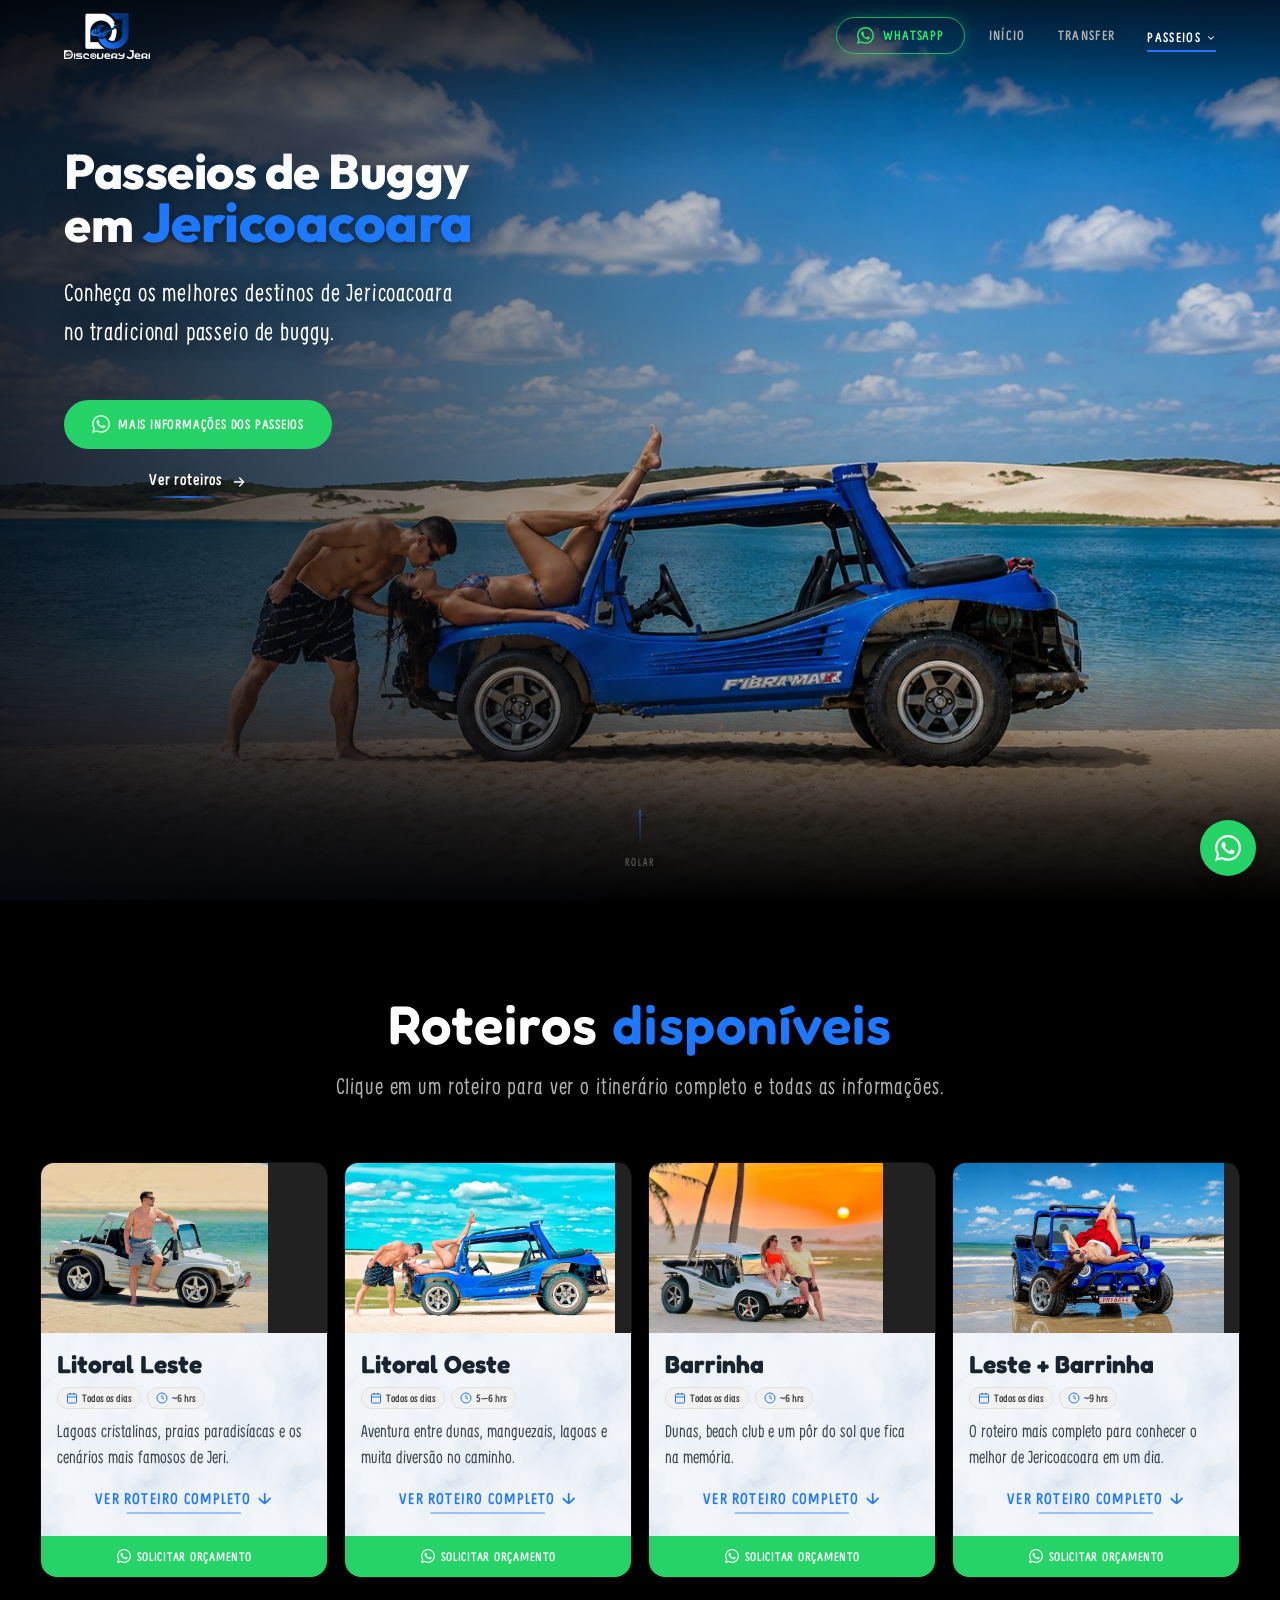
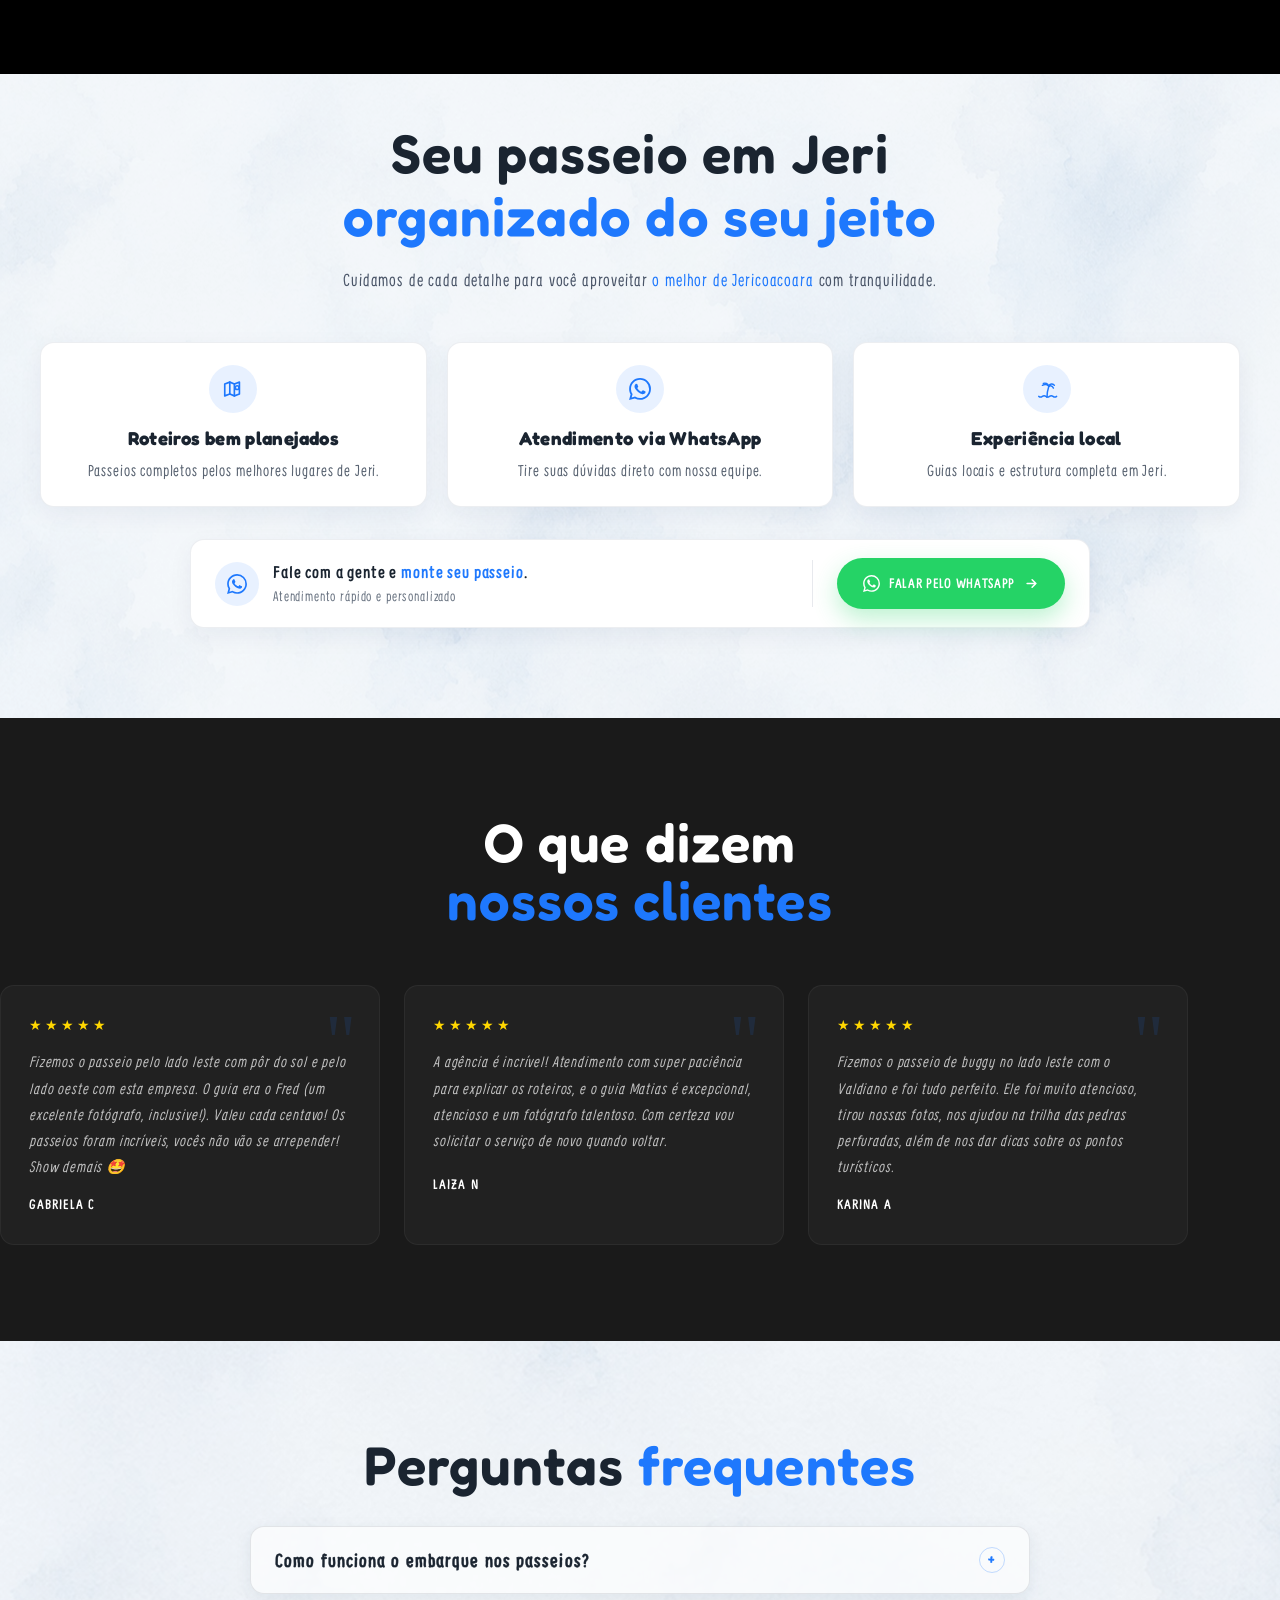
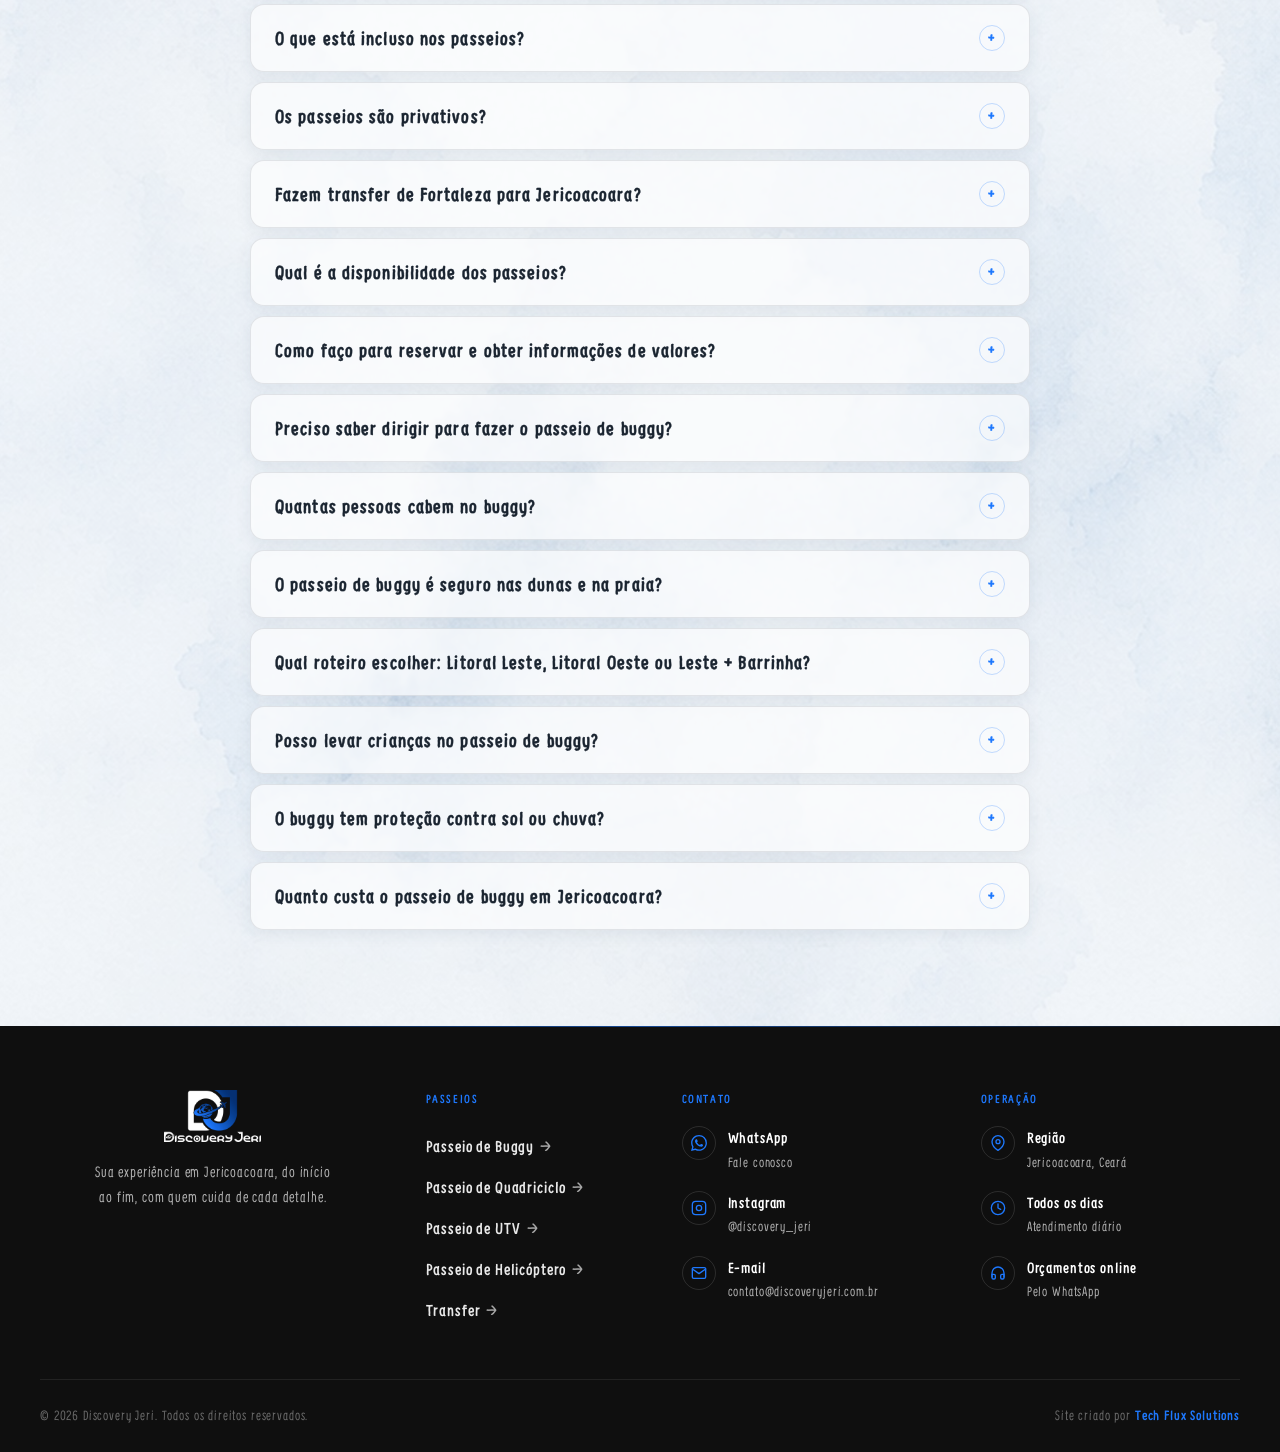
==== commit ae215133: "Replica sombra do cabecalho para todas as paginas" ====
--- a/passeio-buggy.html
+++ b/passeio-buggy.html
@@ -163,7 +163,7 @@
 <body class="page-passeios">
 
   <!-- ===== NAVIGATION ===== -->
-  <nav class="nav" role="navigation" aria-label="Menu principal">
+  <nav class="nav nav-header-shadow" role="navigation" aria-label="Menu principal">
     <div class="nav-inner">
       <a href="index.html" class="nav-logo" aria-label="Discovery Jeri — Página inicial">
         <img src="assets/logo-discovery/logo-icone.webp" alt="Discovery Jeri" />
--- a/css/style.css
+++ b/css/style.css
@@ -9,21 +9,21 @@
 /* LOCAL FONTS */
 @font-face {
   font-family: 'SupernettCn';
-  src: url('../fonts/SupernettCn-Bold.otf') format('opentype');
+  src: url('../fonts/SupernettCn-Bold.woff2') format('woff2');
   font-weight: 700;
   font-style: normal;
   font-display: swap;
 }
 @font-face {
   font-family: 'SupernettCn';
-  src: url('../fonts/SupernettCn-Regular.otf') format('opentype');
+  src: url('../fonts/SupernettCn-Regular.woff2') format('woff2');
   font-weight: 400;
   font-style: normal;
   font-display: swap;
 }
 @font-face {
   font-family: 'SupernettCn';
-  src: url('../fonts/SupernettCn-Light.otf') format('opentype');
+  src: url('../fonts/SupernettCn-Light.woff2') format('woff2');
   font-weight: 300;
   font-style: normal;
   font-display: swap;
@@ -939,6 +939,19 @@
   backdrop-filter: blur(14px);
   -webkit-backdrop-filter: blur(14px);
   border-bottom-color: var(--accent-border);
+}
+.nav-header-shadow:not(.scrolled) {
+  background: transparent;
+  border-bottom-color: transparent;
+}
+.nav-header-shadow:not(.scrolled)::after {
+  content: '';
+  position: absolute;
+  top: 0; left: 0; right: 0;
+  height: 170px;
+  background: linear-gradient(to bottom, rgba(0,0,0,0.72) 0%, rgba(0,0,0,0.45) 35%, rgba(0,0,0,0.18) 65%, transparent 100%);
+  pointer-events: none;
+  z-index: -1;
 }
 .nav-inner {
   max-width: var(--max-width);
@@ -1493,6 +1506,9 @@
   flex-direction: column;
   justify-content: flex-start;
   padding: calc(var(--nav-height) + 72px) clamp(24px, 5vw, 80px) 40px;
+}
+@media (min-width: 769px) {
+  .hero-passeios .hero-split-left { padding-top: calc(var(--nav-height) + 44px); }
 }
 .hero-split-left .hero-eyebrow {
   align-self: flex-start;
@@ -1740,6 +1756,9 @@
   flex-wrap: wrap;
 }
 .hero-ctas-passeios { margin-top: 32px; }
+@media (min-width: 769px) {
+  .hero-split-left .hero-ctas.hero-ctas-side-desktop { flex-direction: row; align-items: center; gap: 24px; }
+}
 .hero-split-left .hero-ctas {
   display: inline-flex;
   align-self: flex-start;
